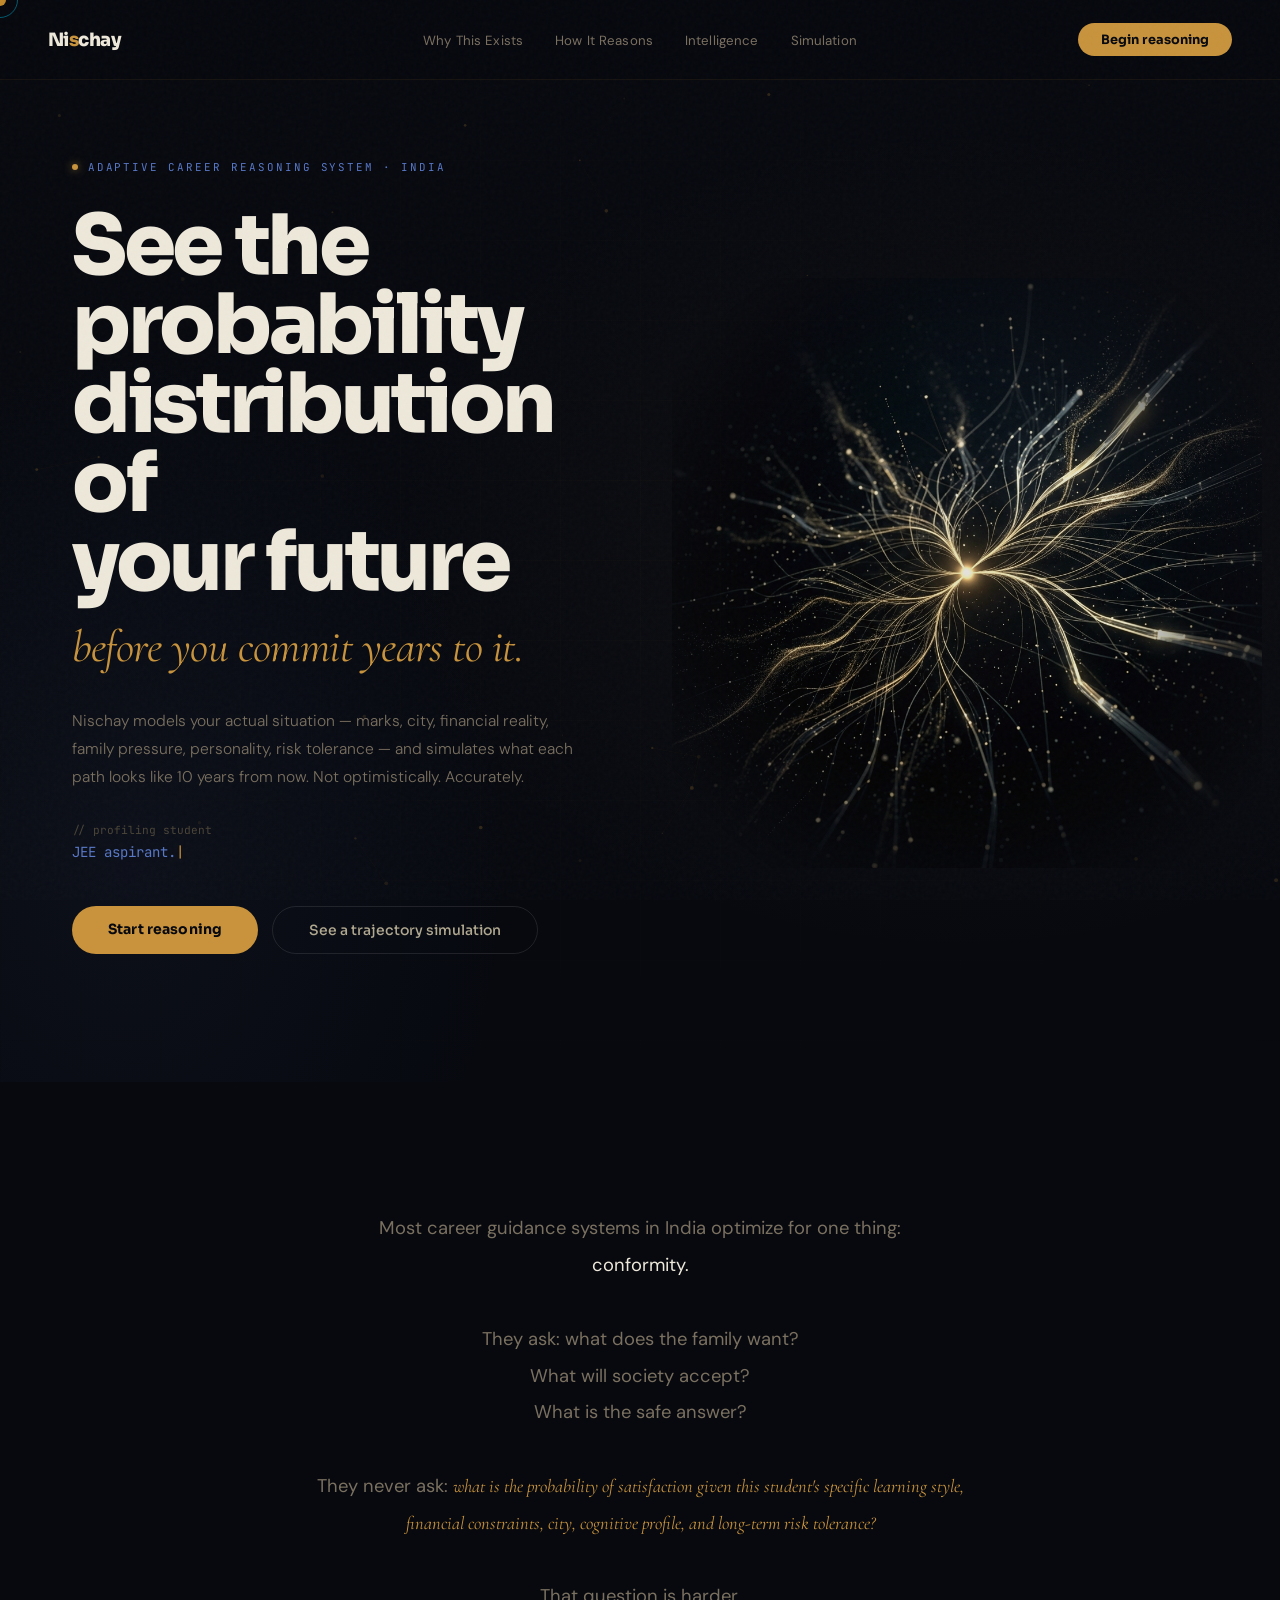
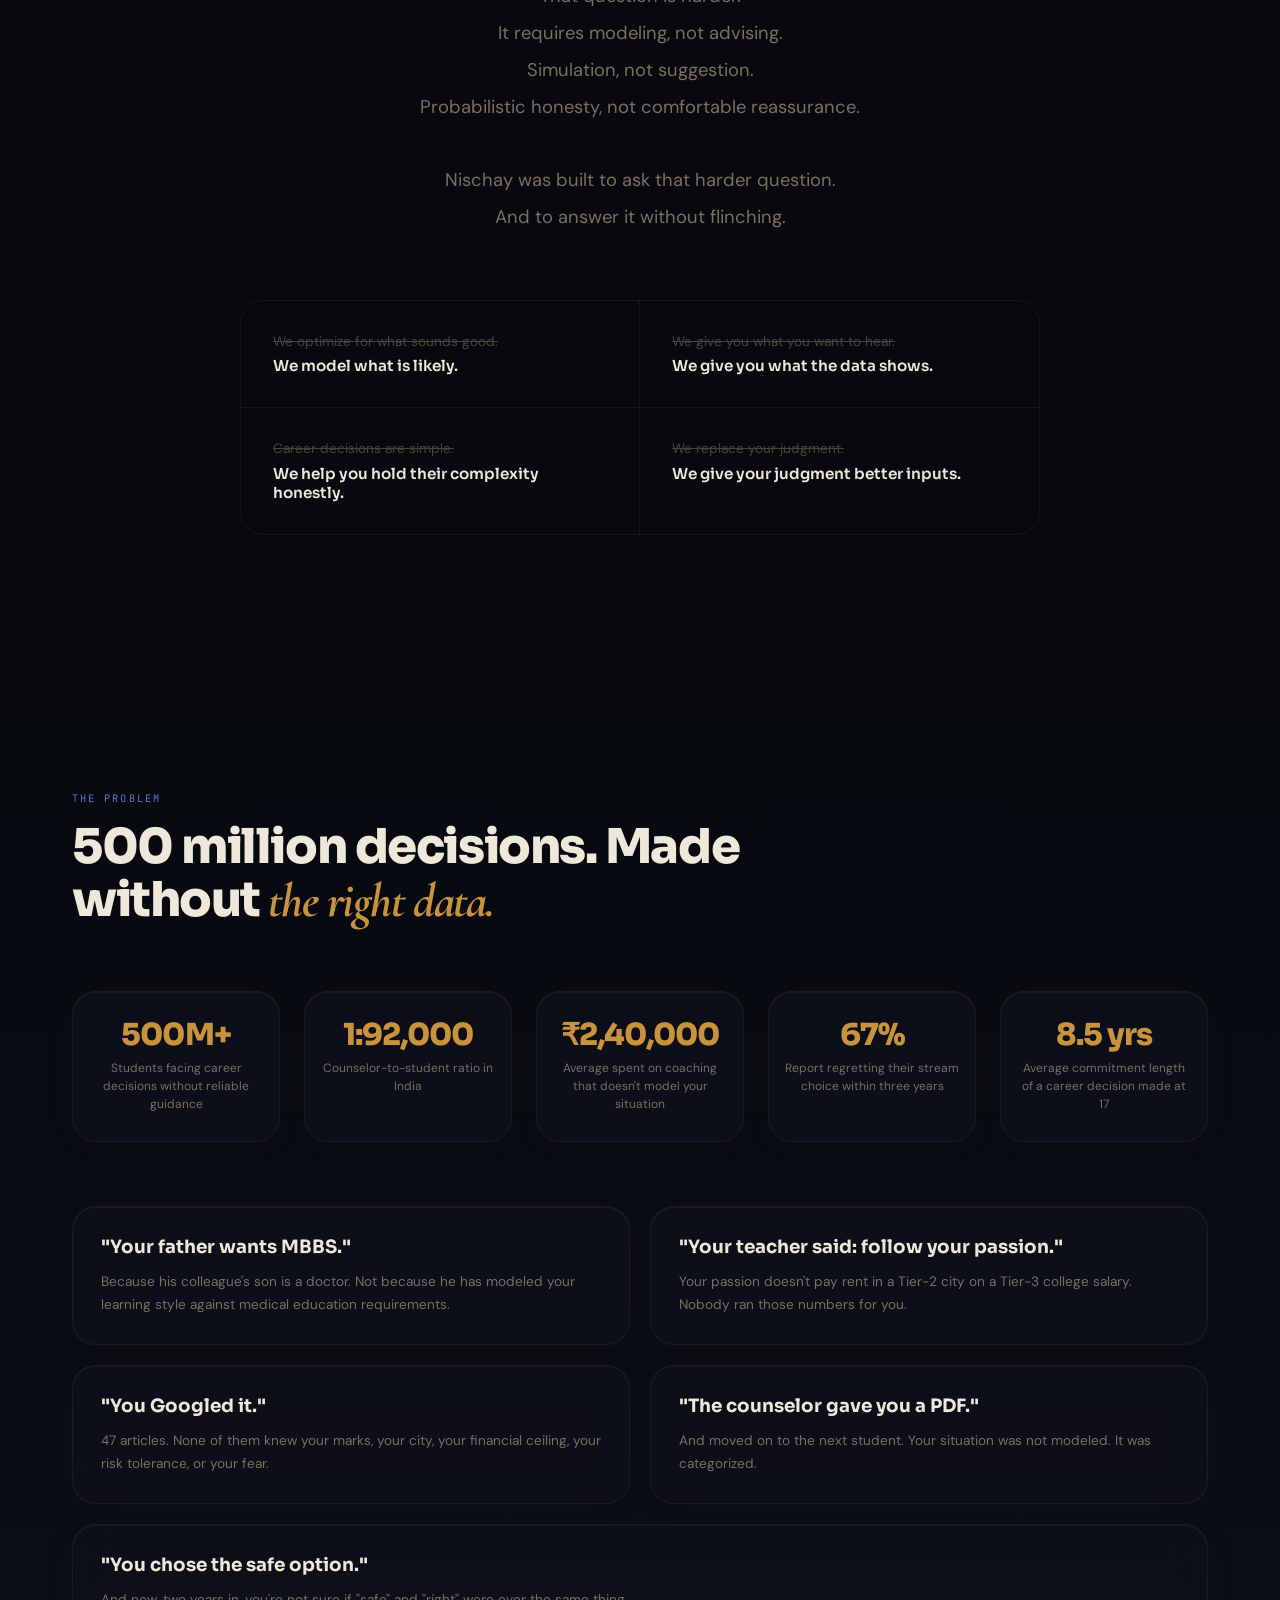
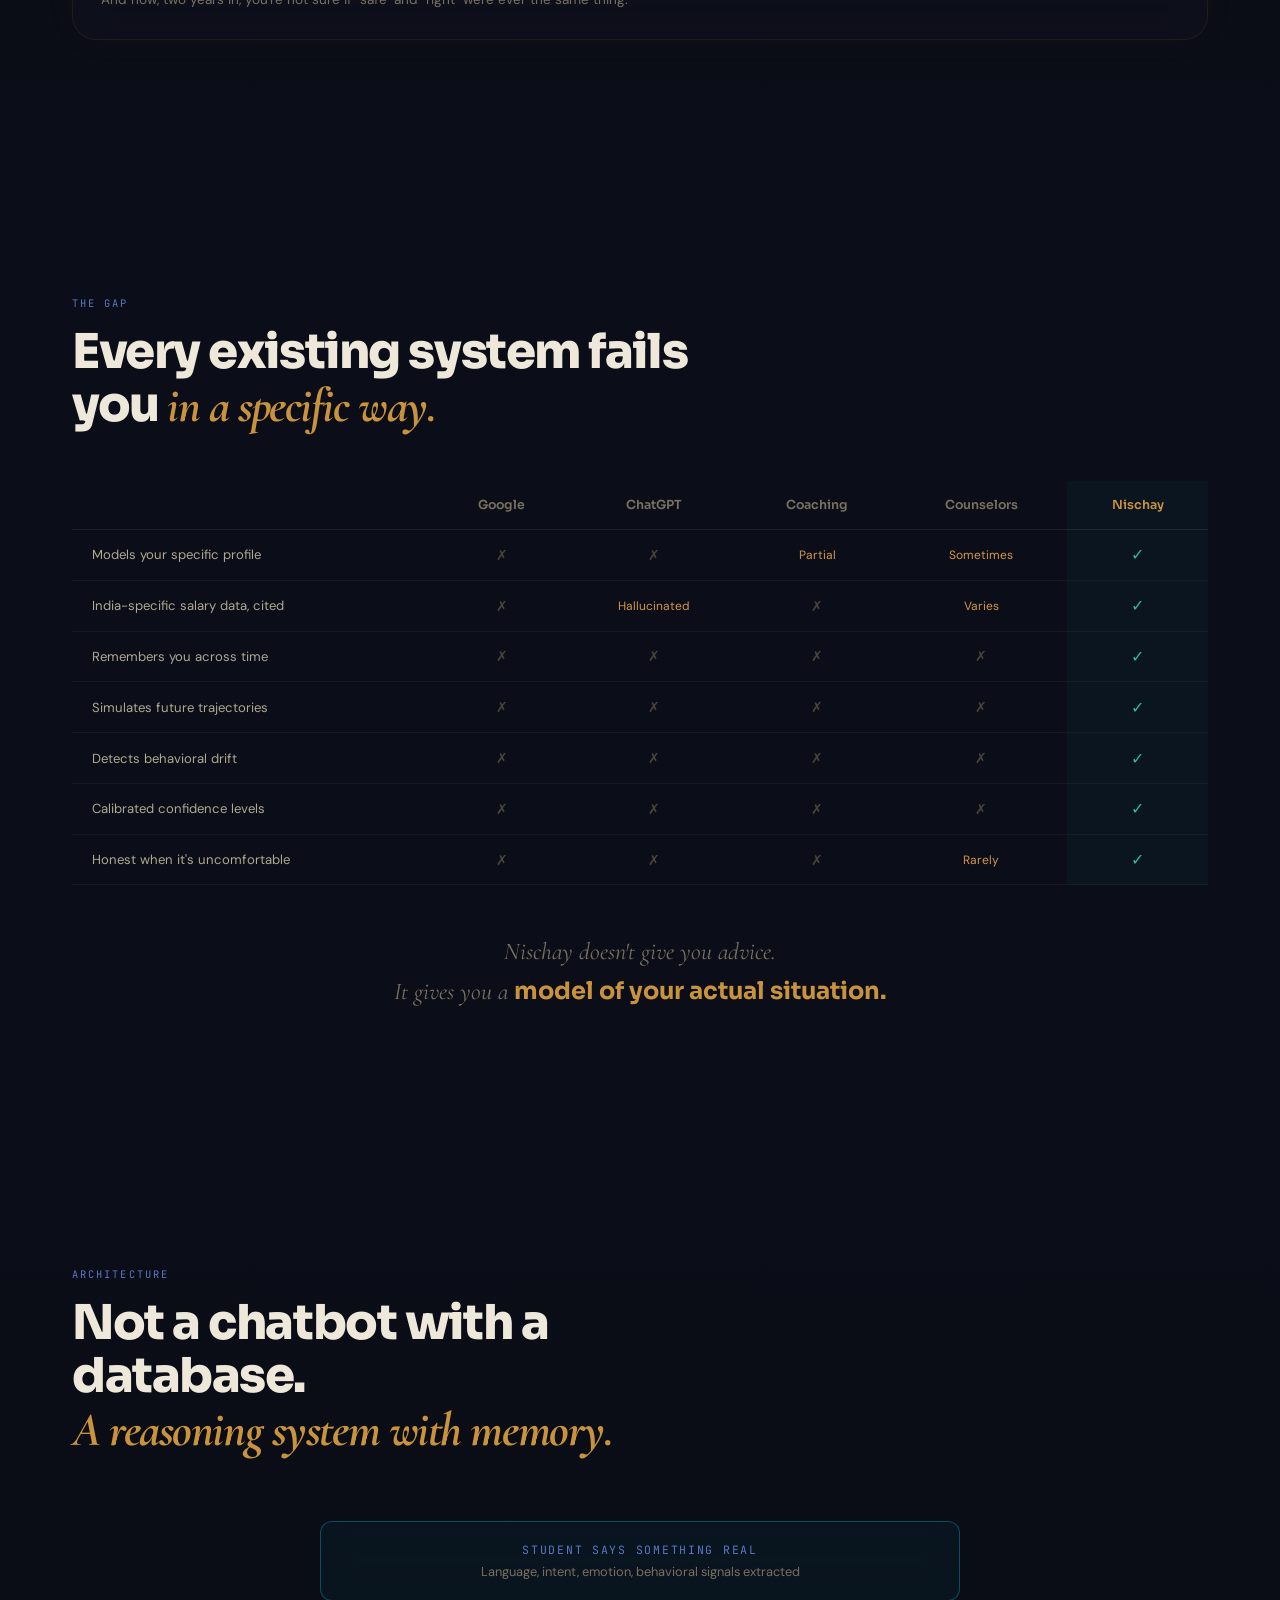
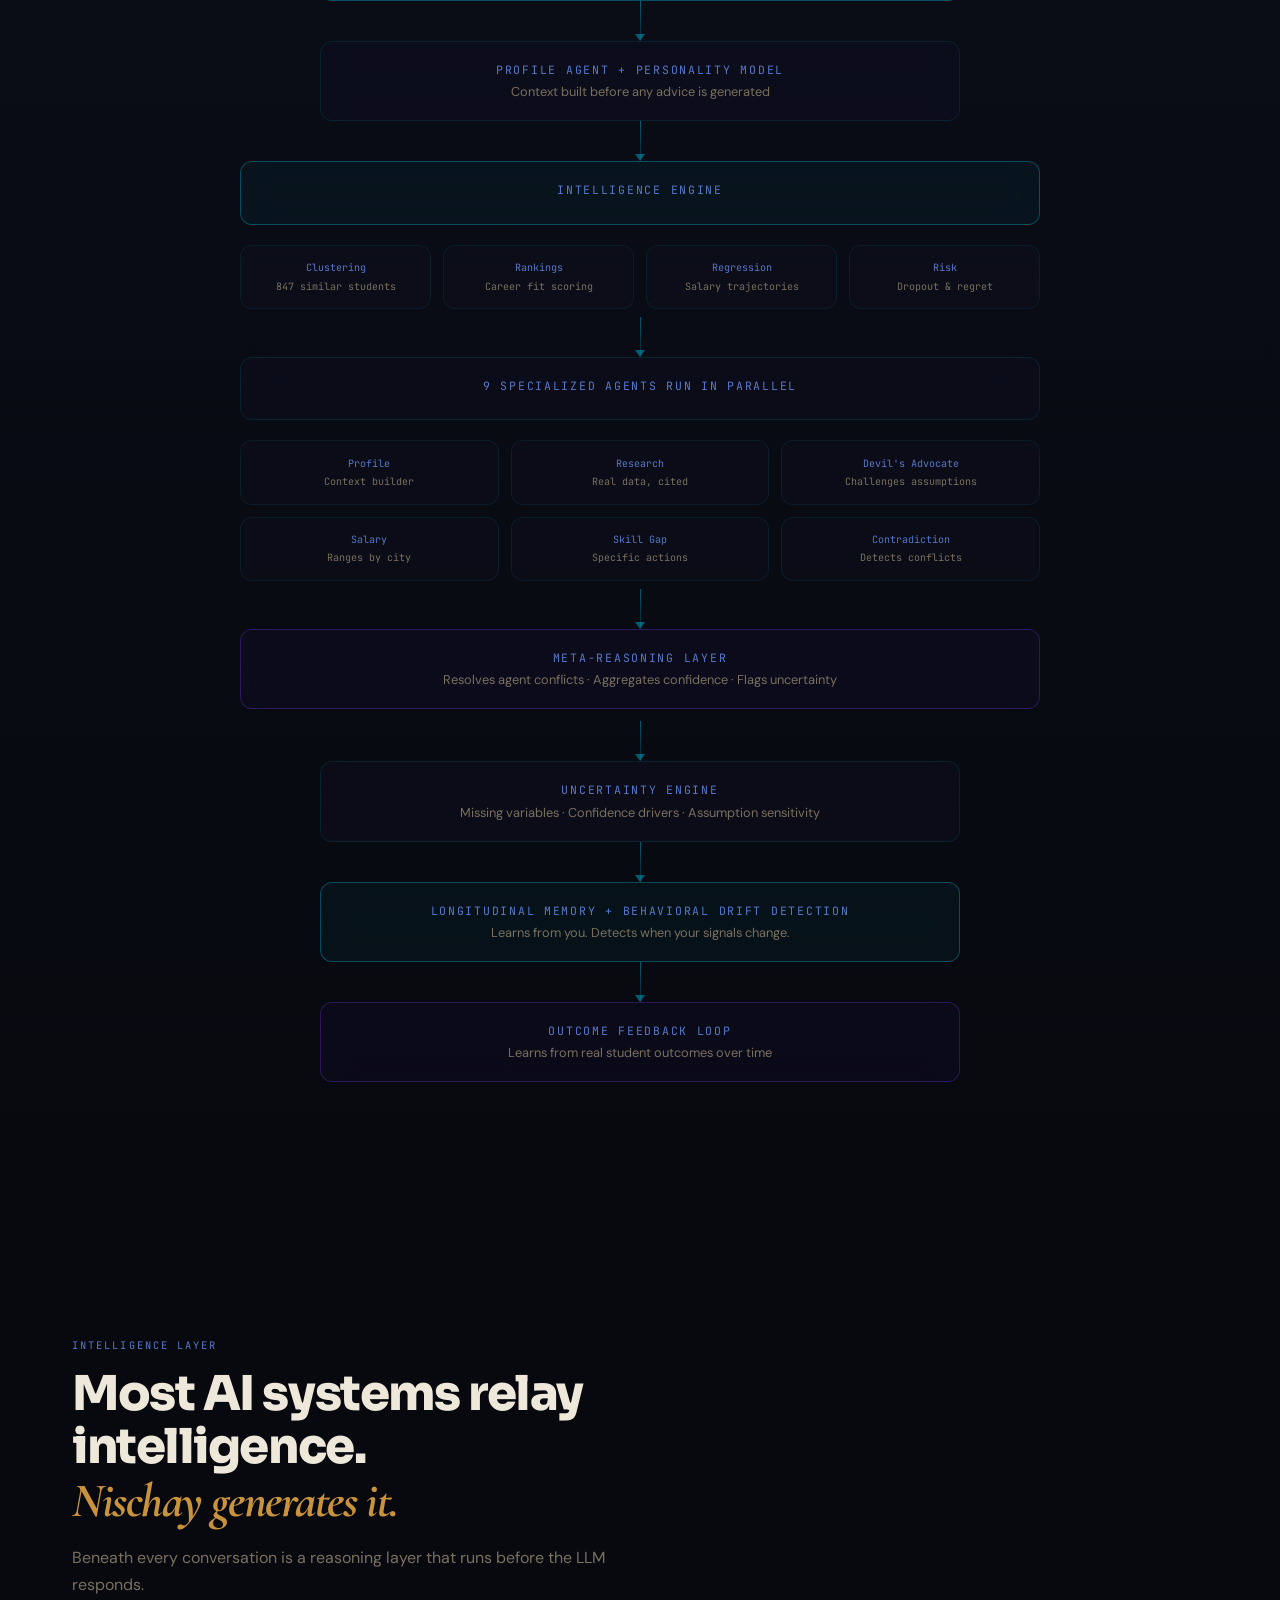
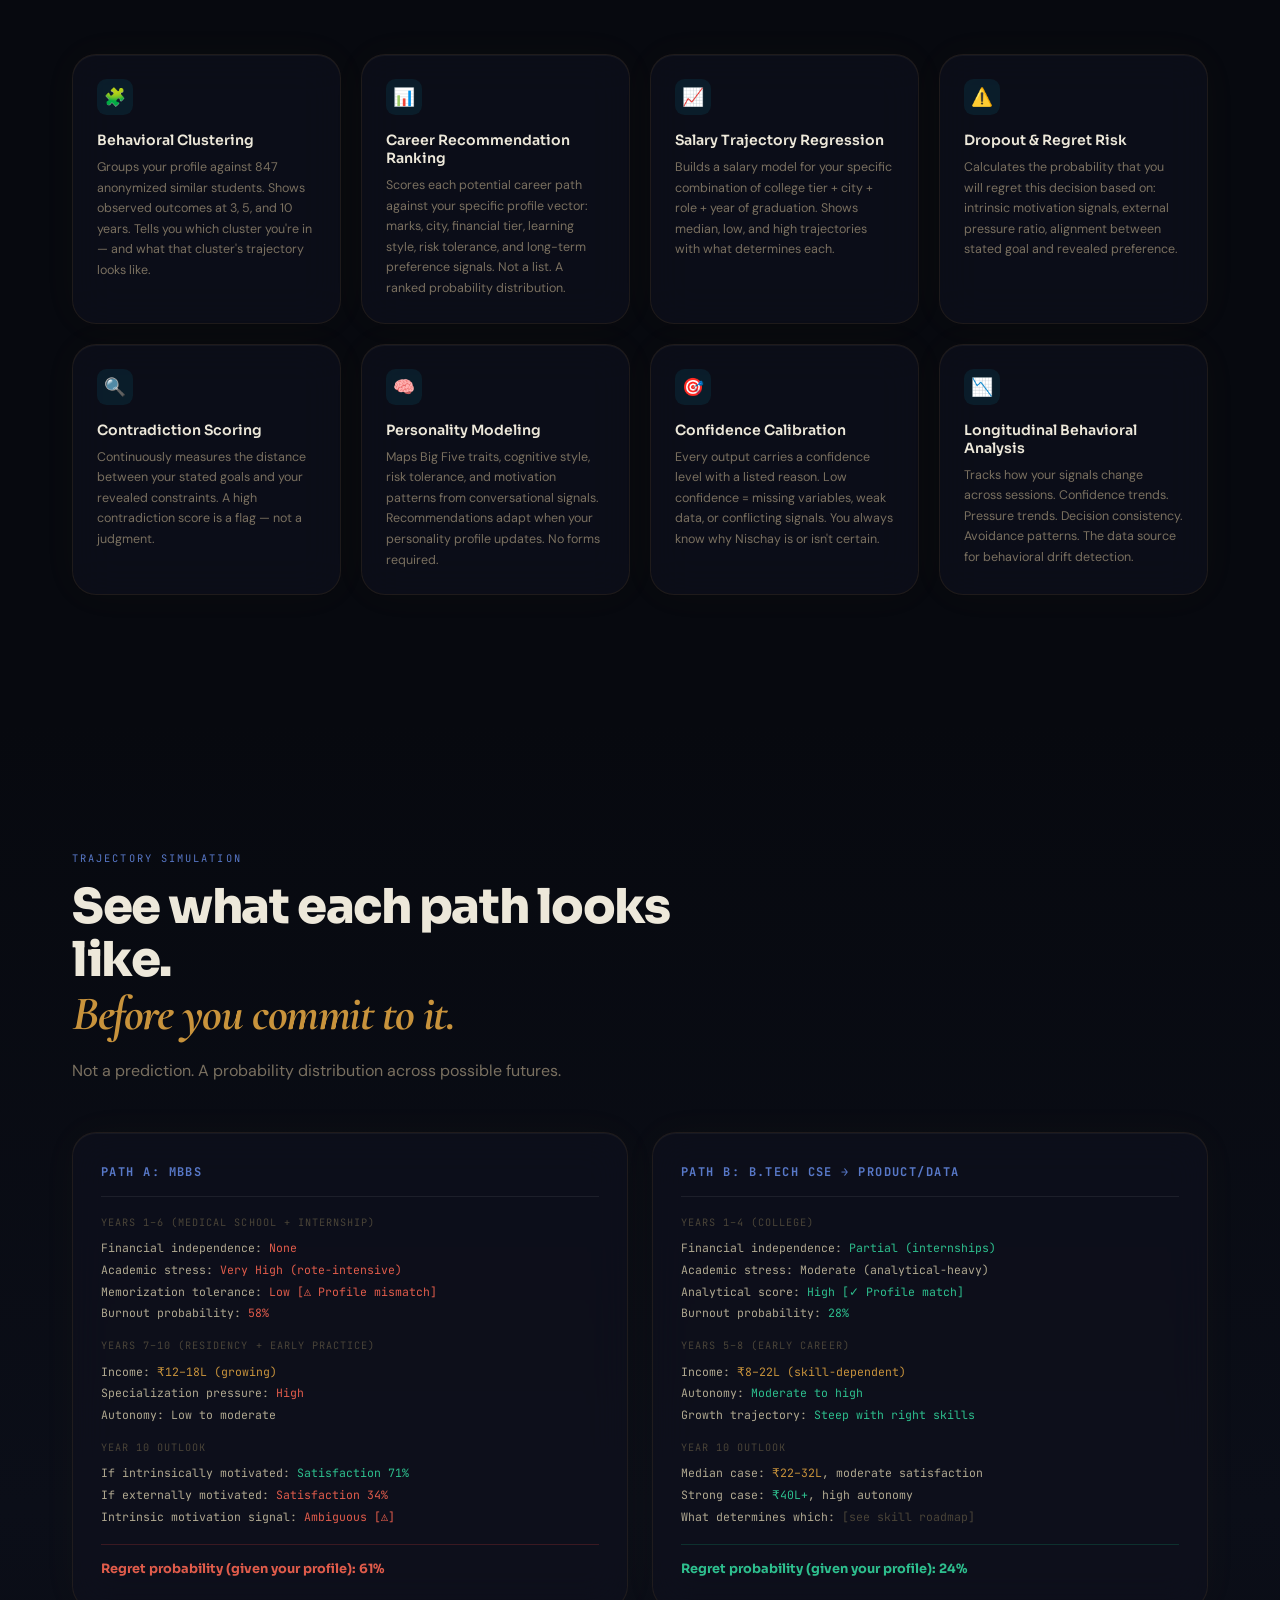
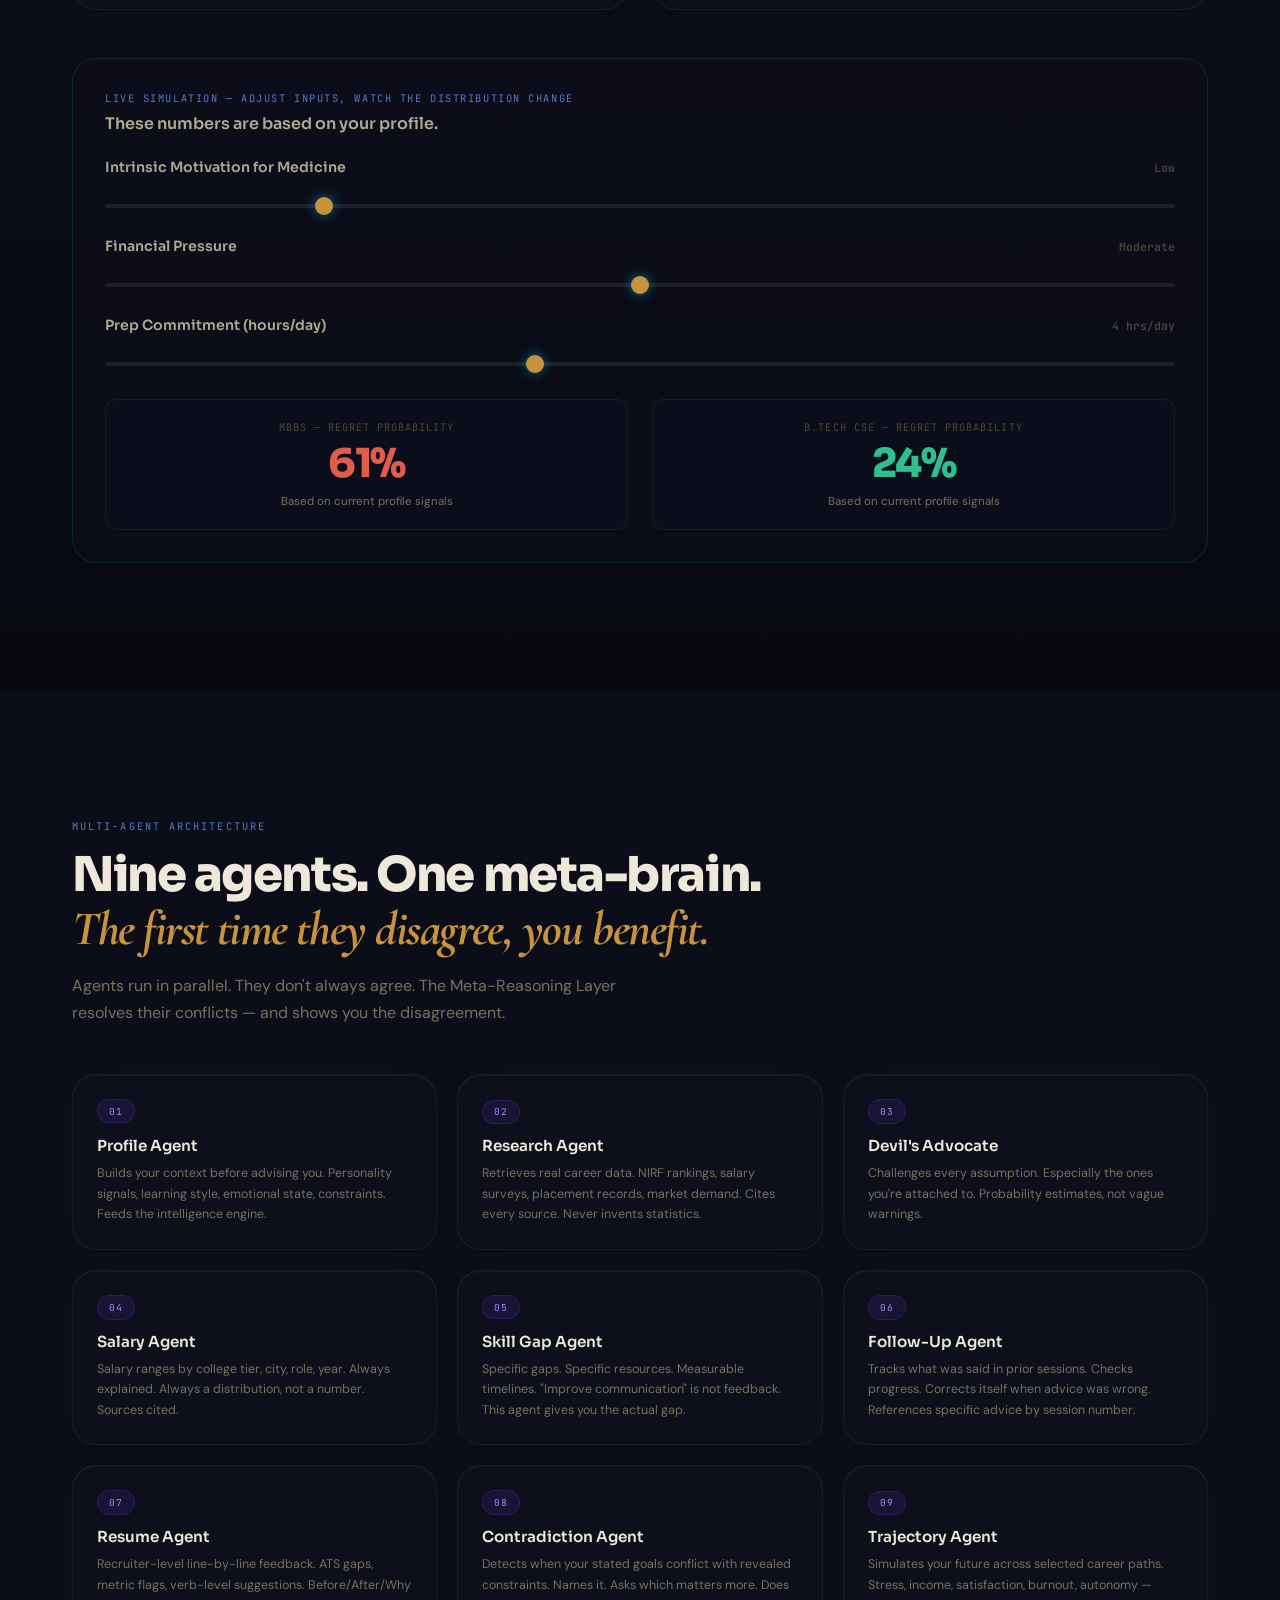
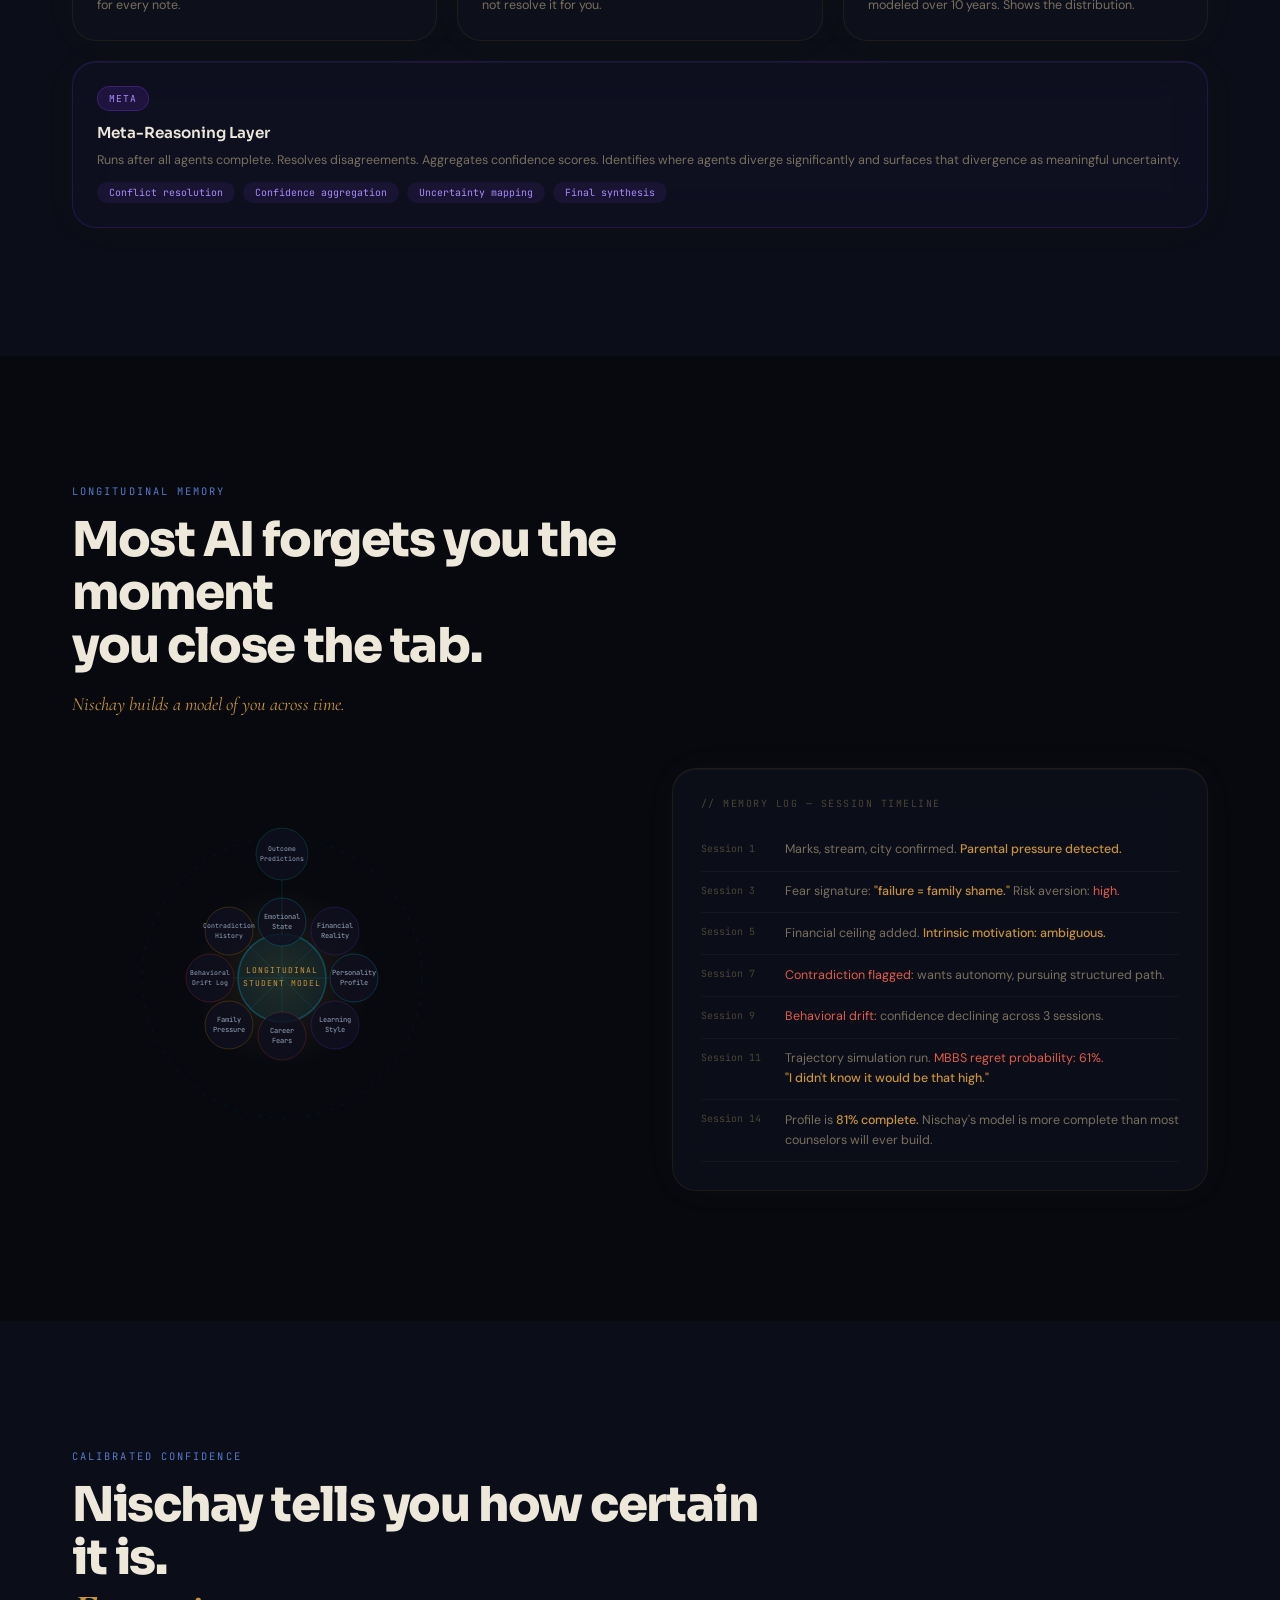
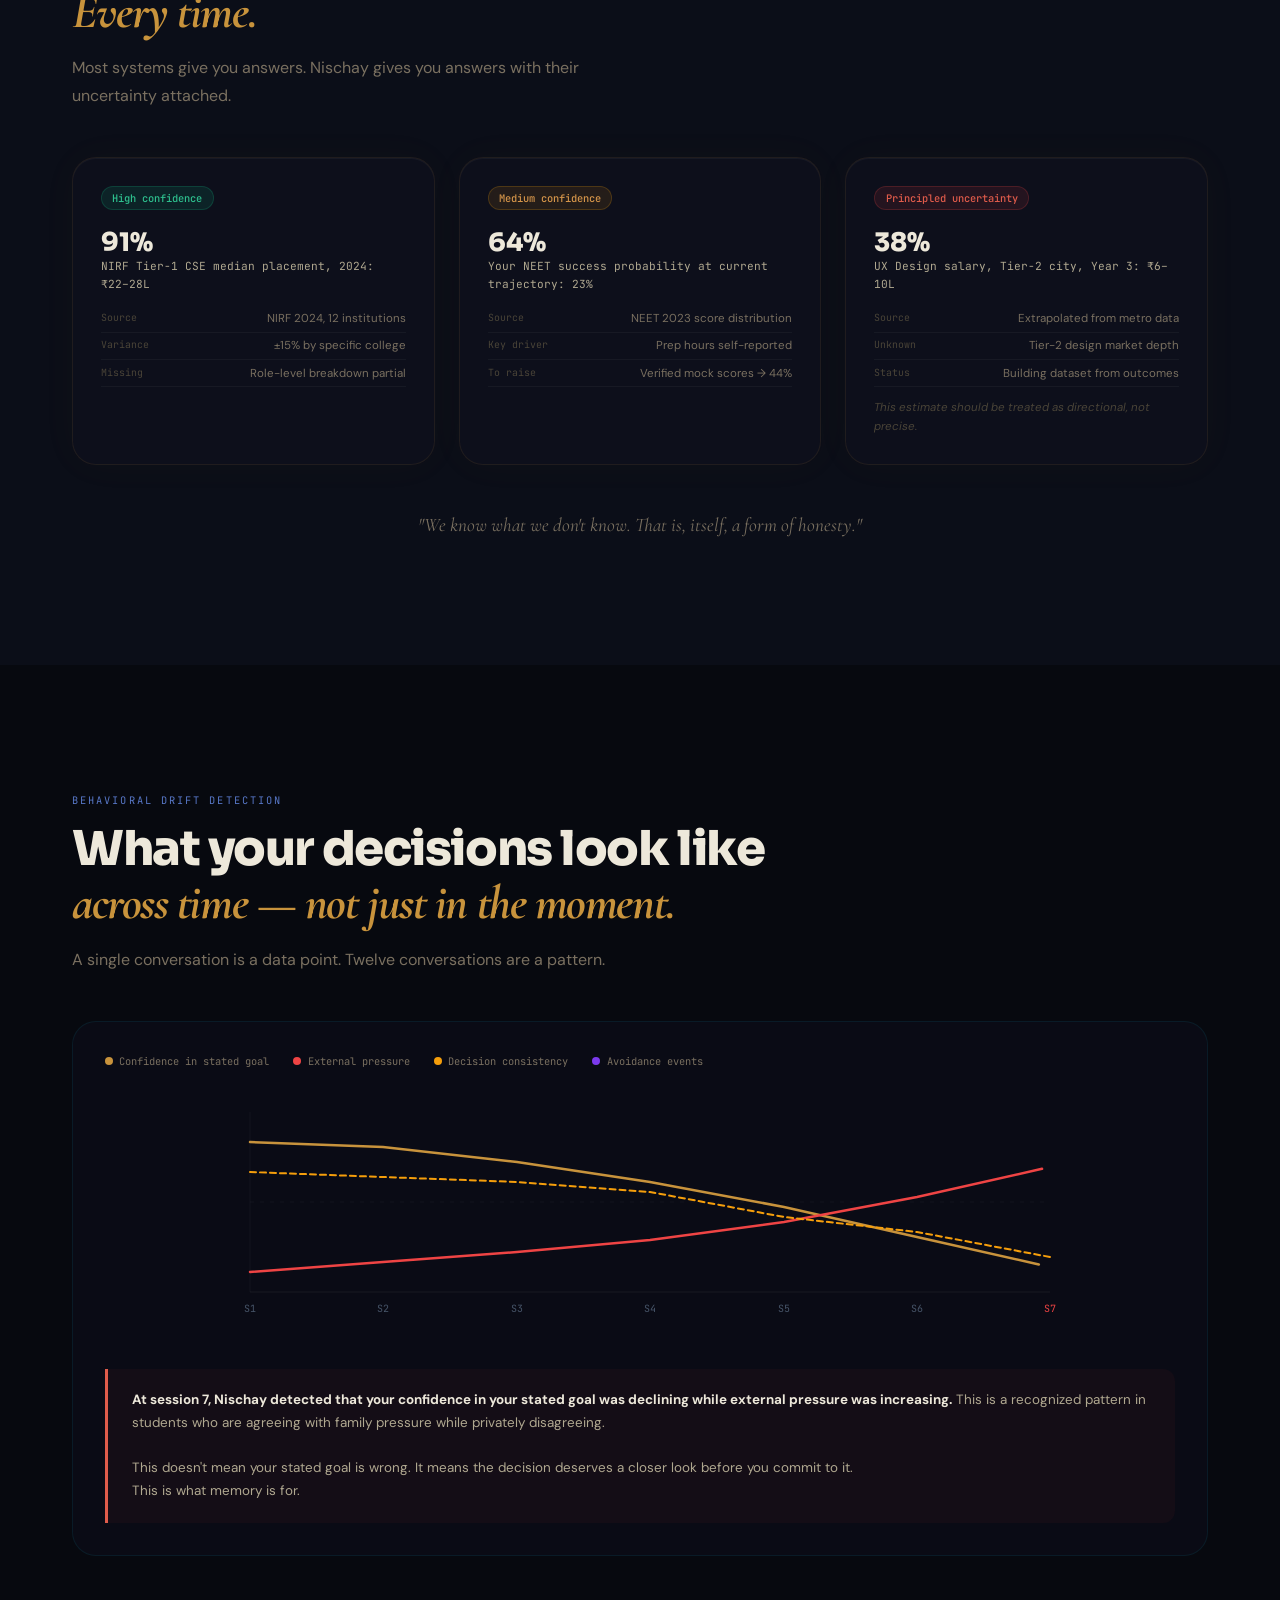
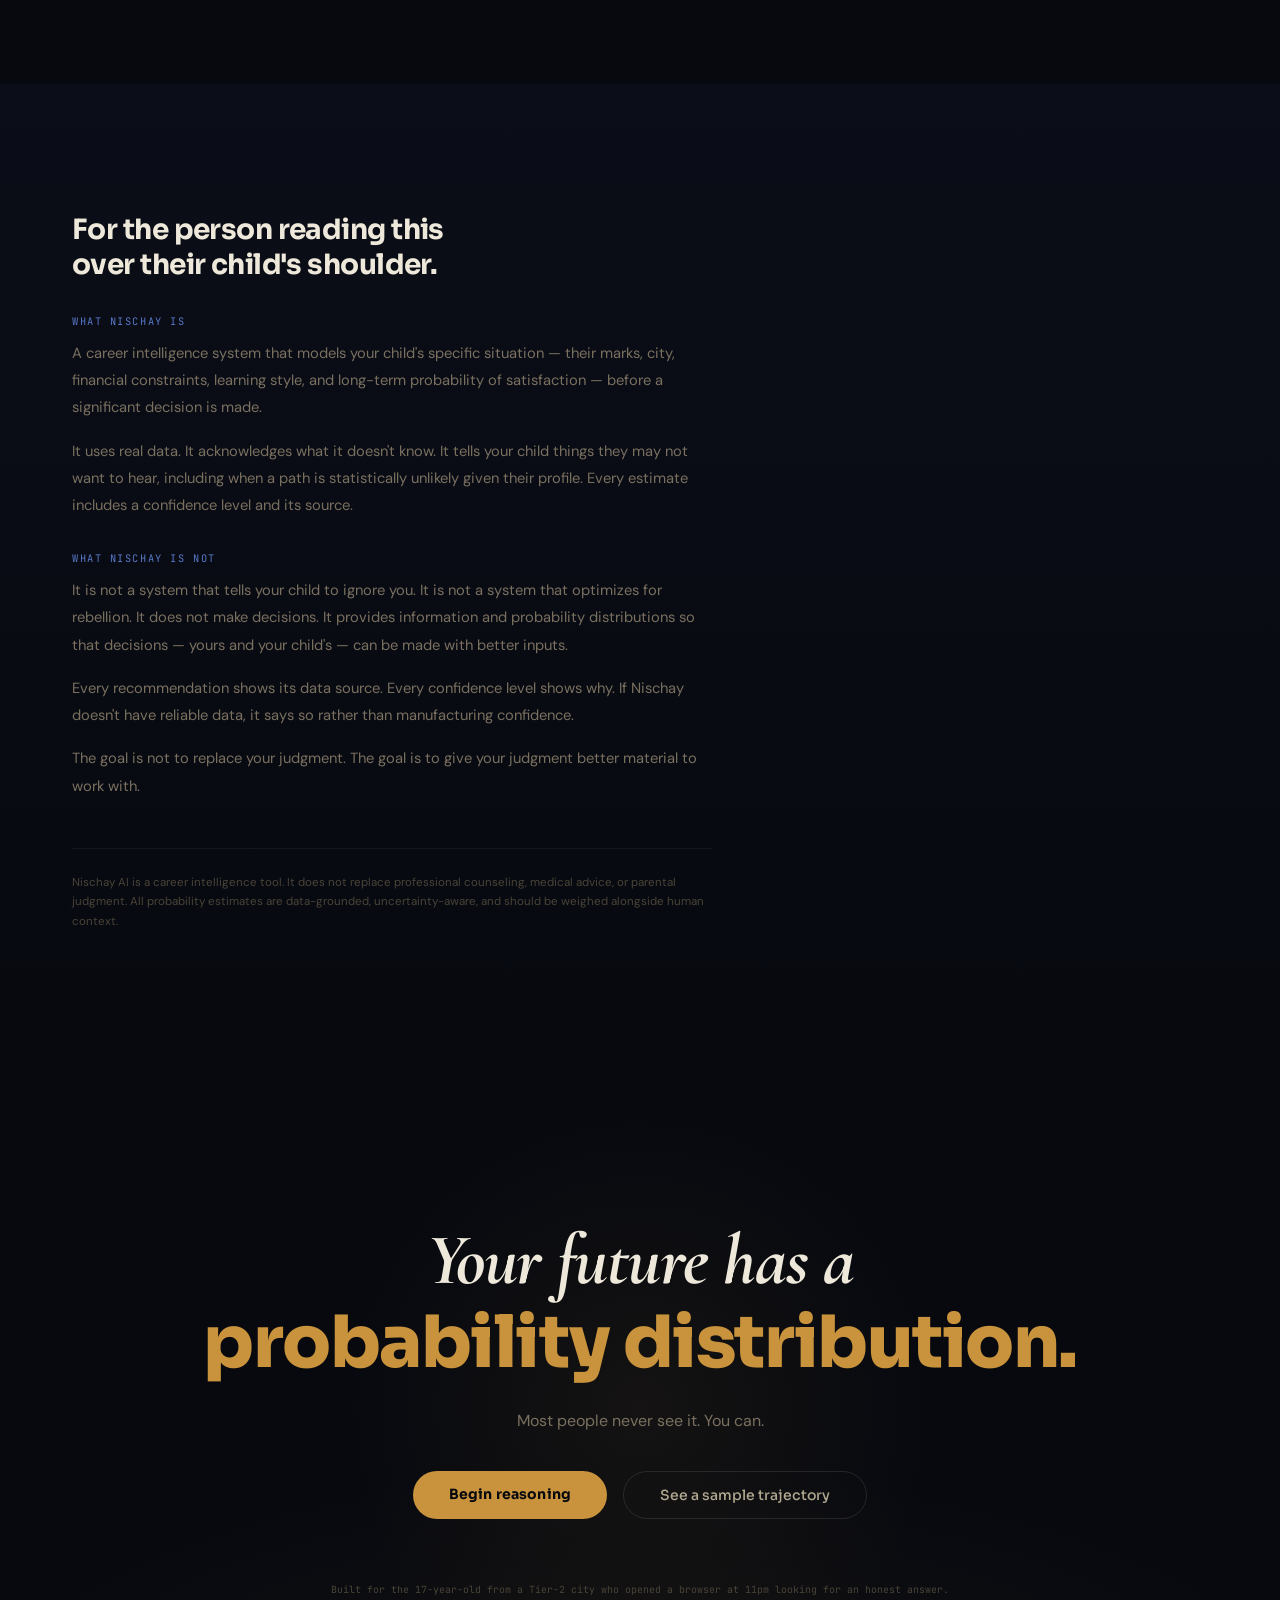
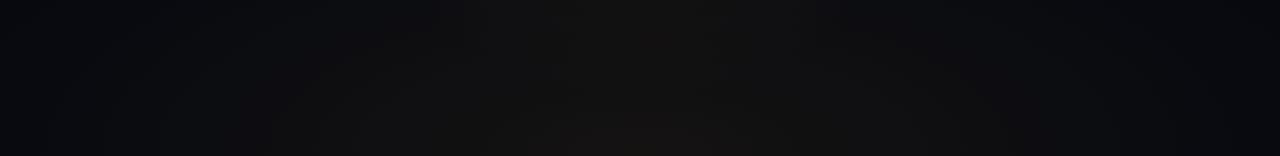
==== index.html @ 742d6308 "feat: synchronize landing page aesthetics, add dynamic dashboard matching, and fix coroutine resume " ====
<!DOCTYPE html>
<html lang="en">
<head>
<meta charset="UTF-8">
<meta name="viewport" content="width=device-width, initial-scale=1.0">
<title>Nischay — Adaptive Career Reasoning System</title>
<link rel="preconnect" href="https://fonts.googleapis.com">
<link rel="preconnect" href="https://fonts.gstatic.com" crossorigin>
<link href="https://fonts.googleapis.com/css2?family=Sora:wght@300;400;600;700;800;900&family=Cormorant+Garamond:ital,wght@0,400;0,600;1,400;1,600&family=JetBrains+Mono:wght@400;500&family=DM+Sans:ital,opsz,wght@0,9..40,300;0,9..40,400;0,9..40,500;1,9..40,300&display=swap" rel="stylesheet">
<style>
:root {
  /* ── Background Spectrum ── */
  --bg-void:       #07090F;
  --bg-panel:      #0B0E18;
  --bg-surface:    #0F1420;
  --bg-card:       #131928;

  /* ── Accent System ── warm amber-gold primary, muted periwinkle secondary */
  --accent-cyan:   #C8933C;      /* warm amber gold — primary accent */
  --accent-violet: #6B5DB0;      /* deep amethyst */
  --accent-teal:   #5878C8;      /* muted periwinkle */
  --accent-glow:   rgba(200, 147, 60, 0.12);
  --accent-danger: #E05C4B;
  --accent-success:#2EBF8E;
  --accent-warn:   #D4954A;

  /* ── Text Hierarchy ── warm cream, not cold white */
  --text-primary:  #EDE8DA;
  --text-secondary:#B0A890;
  --text-muted:    #7A7060;
  --text-dim:      #4A4438;

  /* ── Borders ── */
  --border-subtle: rgba(255, 255, 255, 0.05);
  --border-glow:   rgba(200, 147, 60, 0.18);

  /* ── Shape ── */
  --radius-card:   1.5rem;
  --radius-pill:   9999px;
  --radius-small:  0.75rem;

  /* ── Typography ── */
  --font-display:  'Sora', sans-serif;
  --font-drama:    'Cormorant Garamond', serif;
  --font-body:     'DM Sans', sans-serif;
  --font-mono:     'JetBrains Mono', monospace;
}

*, *::before, *::after { box-sizing: border-box; margin: 0; padding: 0; }

html { scroll-behavior: smooth; }

body {
  background: var(--bg-void);
  color: var(--text-primary);
  font-family: var(--font-body);
  overflow-x: hidden;
  cursor: none;
}

body::before {
  content: '';
  position: fixed;
  inset: 0;
  opacity: 0.025;
  pointer-events: none;
  z-index: 9999;
  background-image: url("data:image/svg+xml,%3Csvg viewBox='0 0 256 256' xmlns='http://www.w3.org/2000/svg'%3E%3Cfilter id='n'%3E%3CfeTurbulence type='fractalNoise' baseFrequency='0.9' numOctaves='4' stitchTiles='stitch'/%3E%3C/filter%3E%3Crect width='100%25' height='100%25' filter='url(%23n)'/%3E%3C/svg%3E");
}

/* CUSTOM CURSOR */
#cursor {
  position: fixed;
  width: 12px; height: 12px;
  background: var(--accent-cyan);
  border-radius: 50%;
  pointer-events: none;
  z-index: 99999;
  transform: translate(-50%, -50%);
  transition: transform 0.1s, width 0.2s, height 0.2s, background 0.2s;
  mix-blend-mode: difference;
}
#cursor-ring {
  position: fixed;
  width: 36px; height: 36px;
  border: 1px solid rgba(0,212,255,0.4);
  border-radius: 50%;
  pointer-events: none;
  z-index: 99998;
  transform: translate(-50%, -50%);
  transition: transform 0.12s ease, width 0.3s, height 0.3s, opacity 0.3s;
}
body:hover #cursor-ring { opacity: 1; }

/* GLASS */
.glass {
  background: rgba(15, 18, 30, 0.6);
  backdrop-filter: blur(20px);
  -webkit-backdrop-filter: blur(20px);
  border: 1px solid rgba(200, 147, 60, 0.1);
  border-radius: var(--radius-card);
  box-shadow: 0 0 40px rgba(200, 147, 60, 0.03), inset 0 1px 0 rgba(255, 255, 255, 0.04);
  transition: border-color 0.3s ease, box-shadow 0.3s ease, transform 0.4s cubic-bezier(0.34, 1.56, 0.64, 1);
}
.glass:hover {
  border-color: rgba(200, 147, 60, 0.22);
  box-shadow: 0 0 60px rgba(200, 147, 60, 0.07), 0 0 120px rgba(107, 93, 176, 0.04);
  transform: translateY(-3px) scale(1.01);
}

/* NAVBAR */
#navbar {
  position: fixed;
  top: 0;
  left: 0;
  right: 0;
  z-index: 1000;
  height: 80px;
  display: flex;
  align-items: center;
  justify-content: space-between;
  padding: 0 3rem;
  background: rgba(7, 9, 15, 0.0);
  backdrop-filter: blur(0px);
  -webkit-backdrop-filter: blur(0px);
  border-bottom: 1px solid transparent;
  transition: background 0.5s ease, backdrop-filter 0.5s ease, border-color 0.5s ease;
}
#navbar.scrolled {
  background: rgba(7, 9, 15, 0.88);
  backdrop-filter: blur(24px);
  -webkit-backdrop-filter: blur(24px);
  border-color: rgba(200, 147, 60, 0.08);
}
.nav-logo {
  font-family: var(--font-display);
  font-weight: 800;
  font-size: 1.15rem;
  color: var(--text-primary);
  letter-spacing: -0.03em;
}
.nav-logo span {
  color: var(--accent-cyan);
}
.nav-links {
  display: flex;
  gap: 2rem;
  list-style: none;
  position: absolute;
  left: 50%;
  transform: translateX(-50%);
}
.nav-links a {
  font-family: var(--font-body);
  font-size: 0.83rem;
  color: var(--text-muted);
  text-decoration: none;
  transition: color 0.2s;
  letter-spacing: 0.01em;
  font-weight: 400;
}
.nav-links a:hover { color: var(--text-primary); }
.nav-cta {
  padding: 0.55rem 1.4rem;
  background: var(--accent-cyan);
  color: var(--bg-void);
  font-family: var(--font-display);
  font-weight: 700;
  font-size: 0.8rem;
  border-radius: var(--radius-pill);
  text-decoration: none;
  letter-spacing: 0.01em;
  transition: box-shadow 0.3s, transform 0.2s, opacity 0.2s;
}
.nav-cta:hover {
  box-shadow: 0 0 28px rgba(200, 147, 60, 0.5);
  transform: scale(1.03);
}

/* ── SECTION SHARED ── */
section { position: relative; }
.section-inner { max-width: 1200px; margin: 0 auto; padding: 0 2rem; }

/* ─────────────────────────── HERO ─────────────────────────── */
#hero {
  min-height: 100dvh;
  display: flex;
  align-items: center;
  padding-top: 160px;          /* 80px navbar + 80px breathing room */
  padding-bottom: 8rem;
  overflow: hidden;
  position: relative;
  background:
    radial-gradient(ellipse 70% 60% at 75% 50%, rgba(200,147,60,0.04) 0%, transparent 65%),
    radial-gradient(ellipse 50% 80% at 10% 80%, rgba(91,120,200,0.06) 0%, transparent 60%),
    var(--bg-void);
}
#hero::after {
  content: '';
  position: absolute;
  inset: 0;
  background-image:
    linear-gradient(rgba(200,147,60,0.025) 1px, transparent 1px),
    linear-gradient(90deg, rgba(200,147,60,0.025) 1px, transparent 1px);
  background-size: 80px 80px;
  mask-image: radial-gradient(ellipse 80% 80% at 50% 50%, black 0%, transparent 100%);
  pointer-events: none;
  z-index: 1;
}
#particles-canvas {
  position: absolute;
  inset: 0;
  z-index: 0;
}

/* ── HERO GRID — 12 cols, text left, cards right ── */
.hero-wrapper {
  position: relative;
  z-index: 2;
  display: grid;
  grid-template-columns: 1fr 1fr;
  align-items: center;
  gap: 4rem;
  width: 100%;
}

/* ── LEFT COLUMN ── */
.hero-left {
  display: flex;
  flex-direction: column;
  align-items: flex-start;
}

/* Eyebrow tag */
.hero-eyebrow {
  display: flex;
  align-items: center;
  gap: 0.6rem;
  margin-bottom: 2rem;
  opacity: 0;
  transform: translateY(12px);
  animation: fadeUp 0.7s 0.1s forwards;
}
.hero-eyebrow-dot {
  width: 6px;
  height: 6px;
  border-radius: 50%;
  background: var(--accent-cyan);
  box-shadow: 0 0 8px rgba(200, 147, 60, 0.7);
  flex-shrink: 0;
}
.hero-tag {
  font-family: var(--font-mono);
  font-size: 0.68rem;
  color: var(--accent-teal);
  text-transform: uppercase;
  letter-spacing: 0.18em;
}

/* Main heading */
.hero-h1 {
  font-family: var(--font-display);
  font-weight: 900;
  font-size: clamp(3rem, 6.5vw, 5.25rem);
  line-height: 0.95;
  letter-spacing: -0.04em;
  color: var(--text-primary);
  max-width: 680px;
  opacity: 0;
  transform: translateY(16px);
  animation: fadeUp 0.8s 0.25s forwards;
}

/* Accent script line — separate from h1 */
.hero-script {
  font-family: var(--font-drama);
  font-style: italic;
  font-weight: 400;
  font-size: clamp(1.8rem, 3.5vw, 2.8rem);
  color: var(--accent-cyan);
  line-height: 1.2;
  margin-top: 1.25rem;
  letter-spacing: -0.01em;
  opacity: 0;
  transform: translateY(16px);
  animation: fadeUp 0.8s 0.4s forwards;
}

/* Paragraph */
.hero-sub {
  margin-top: 2rem;
  font-family: var(--font-body);
  font-size: 0.975rem;
  color: var(--text-muted);
  line-height: 1.8;
  max-width: 520px;
  font-weight: 300;
  opacity: 0;
  transform: translateY(16px);
  animation: fadeUp 0.7s 0.55s forwards;
}

/* Buttons */
.hero-actions {
  margin-top: 2.75rem;
  display: flex;
  gap: 0.85rem;
  flex-wrap: wrap;
  opacity: 0;
  transform: translateY(16px);
  animation: fadeUp 0.7s 0.7s forwards;
}
.btn-primary {
  padding: 0.875rem 2.25rem;
  background: var(--accent-cyan);
  color: var(--bg-void);
  font-family: var(--font-display);
  font-weight: 700;
  font-size: 0.875rem;
  border-radius: var(--radius-pill);
  text-decoration: none;
  border: none;
  cursor: none;
  letter-spacing: 0.01em;
  transition: box-shadow 0.3s, transform 0.2s;
  display: inline-block;
}
.btn-primary:hover {
  box-shadow: 0 0 40px rgba(200, 147, 60, 0.55);
  transform: scale(1.03);
}
.btn-secondary {
  padding: 0.875rem 2.25rem;
  background: transparent;
  color: var(--text-secondary);
  font-family: var(--font-display);
  font-weight: 500;
  font-size: 0.875rem;
  border-radius: var(--radius-pill);
  text-decoration: none;
  border: 1px solid rgba(255,255,255,0.1);
  cursor: none;
  transition: border-color 0.3s, color 0.3s;
  display: inline-block;
}
.btn-secondary:hover { border-color: var(--accent-cyan); color: var(--accent-cyan); }

/* TYPEWRITER */
.typewriter-wrap {
  margin-top: 2rem;
  opacity: 0;
  animation: fadeUp 0.7s 0.85s forwards;
}
.typewriter-label {
  font-family: var(--font-mono);
  font-size: 0.7rem;
  color: var(--text-dim);
  margin-bottom: 0.35rem;
}
#typewriter {
  font-family: var(--font-mono);
  font-size: 0.875rem;
  color: var(--accent-teal);
  min-height: 1.4em;
}
#typewriter::after {
  content: '|';
  animation: blink 1s infinite;
  color: var(--accent-cyan);
}
@keyframes blink { 0%,100%{opacity:1} 50%{opacity:0} }

/* ── RIGHT COLUMN — Cards ── */
.hero-right {
  display: flex;
  flex-direction: column;
  gap: 1rem;
  padding-top: 2rem;
  opacity: 0;
  animation: slideInRight 0.9s 0.8s forwards;
}
@keyframes slideInRight {
  from { opacity: 0; transform: translateX(32px); }
  to   { opacity: 1; transform: translateX(0); }
}

.hero-viz-container {
  position: relative;
  width: 110%;
  aspect-ratio: 1;
  display: flex;
  align-items: center;
  justify-content: center;
  perspective: 1000px;
}
.hero-viz-img {
  width: 100%;
  height: auto;
  border-radius: var(--radius-card);
  mask-image: radial-gradient(circle at center, black 40%, transparent 85%);
  -webkit-mask-image: radial-gradient(circle at center, black 40%, transparent 85%);
  animation: floatViz 12s ease-in-out infinite;
  filter: contrast(1.1) brightness(0.9);
}
.hero-viz-glow {
  position: absolute;
  inset: 0;
  background: radial-gradient(circle at center, var(--accent-cyan) 0%, transparent 60%);
  opacity: 0.08;
  filter: blur(80px);
  pointer-events: none;
}
@keyframes floatViz {
  0%, 100% { transform: translateY(0) rotate(0deg); }
  33% { transform: translateY(-15px) rotate(1deg); }
  66% { transform: translateY(10px) rotate(-1deg); }
}

/* Hero cards — no more absolute positioning */
.hero-card {
  padding: 1.25rem 1.4rem;
  font-family: var(--font-mono);
  font-size: 0.67rem;
  line-height: 1.8;
  color: var(--text-secondary);
  transition: transform 0.3s ease;
}
.hero-card:hover { transform: translateY(-3px); }
.card-title {
  font-size: 0.58rem;
  color: var(--accent-teal);
  text-transform: uppercase;
  letter-spacing: 0.15em;
  margin-bottom: 0.65rem;
  padding-bottom: 0.45rem;
  border-bottom: 1px solid rgba(200,147,60,0.1);
}
.card-warn { color: var(--accent-danger); }
.card-ok   { color: var(--accent-success); }
.card-mute { color: var(--text-dim); }
.card-q    { color: var(--accent-cyan); font-style: italic; margin-top: 0.6rem; }
.float-anim { animation: floatY 7s ease-in-out infinite; }
.float-anim:nth-child(2) { animation-delay: -2.3s; }
.float-anim:nth-child(3) { animation-delay: -4.6s; }

@keyframes floatY   { 0%,100%{transform:translateY(0)} 50%{transform:translateY(-6px)} }
@keyframes fadeUp   { to { opacity:1; transform:translateY(0) } }
@keyframes slideLeft { to { opacity:1; transform:translateX(0) } }

/* ─────────────── SECTION 2 — MANIFESTO ─────────────── */
#manifesto {
  padding: 8rem 0;
  background: var(--bg-void);
}
.manifesto-text {
  max-width: 680px;
  margin: 0 auto;
  text-align: center;
  font-size: 1.15rem;
  line-height: 2;
  color: var(--text-muted);
}
.manifesto-text strong {
  color: var(--text-primary);
  font-weight: 400;
}
.manifesto-text em {
  font-family: var(--font-drama);
  font-style: italic;
  color: var(--accent-cyan);
}
.manifesto-statements {
  margin-top: 4rem;
  display: grid;
  grid-template-columns: 1fr 1fr;
  gap: 0;
  max-width: 800px;
  margin-left: auto;
  margin-right: auto;
  border: 1px solid var(--border-subtle);
  border-radius: var(--radius-card);
  overflow: hidden;
}
.manifesto-stmt {
  padding: 2rem;
  border-right: 1px solid var(--border-subtle);
  border-bottom: 1px solid var(--border-subtle);
}
.manifesto-stmt:nth-child(even) { border-right: none; }
.manifesto-stmt:nth-child(3),
.manifesto-stmt:nth-child(4) { border-bottom: none; }
.stmt-reject {
  font-family: var(--font-body);
  font-size: 0.85rem;
  color: var(--text-dim);
  text-decoration: line-through;
  margin-bottom: 0.4rem;
}
.stmt-real {
  font-family: var(--font-display);
  font-size: 0.95rem;
  font-weight: 600;
  color: var(--text-primary);
}

/* ─────────────── SECTION 3 — PROBLEM ─────────────── */
#problem {
  padding: 8rem 0;
  background: linear-gradient(180deg, var(--bg-void) 0%, var(--bg-panel) 100%);
}
.section-label {
  font-family: var(--font-mono);
  font-size: 0.65rem;
  color: var(--accent-teal);
  text-transform: uppercase;
  letter-spacing: 0.2em;
  margin-bottom: 1rem;
}
.section-h2 {
  font-family: var(--font-display);
  font-weight: 800;
  font-size: clamp(2rem, 4vw, 3rem);
  letter-spacing: -0.03em;
  line-height: 1.1;
  max-width: 700px;
}
.section-h2 em {
  font-family: var(--font-drama);
  font-style: italic;
  color: var(--accent-cyan);
}

.stats-grid {
  display: grid;
  grid-template-columns: repeat(5, 1fr);
  gap: 1.5rem;
  margin: 4rem 0;
}
.stat-card {
  text-align: center;
  padding: 1.75rem 1rem;
}
.stat-number {
  font-family: var(--font-display);
  font-weight: 800;
  font-size: 1.9rem;
  color: var(--accent-cyan);
  letter-spacing: -0.03em;
  line-height: 1;
  margin-bottom: 0.5rem;
}
.stat-label {
  font-size: 0.75rem;
  color: var(--text-muted);
  line-height: 1.5;
}

.problem-cards {
  display: grid;
  grid-template-columns: 1fr 1fr;
  gap: 1.25rem;
  margin-top: 3rem;
}
.problem-card {
  padding: 1.75rem;
}
.problem-card-quote {
  font-family: var(--font-display);
  font-weight: 700;
  font-size: 1.15rem;
  color: var(--text-primary);
  margin-bottom: 0.75rem;
}
.problem-card-sub {
  font-size: 0.85rem;
  color: var(--text-muted);
  line-height: 1.7;
}

/* ─────────────── SECTION 4 — COMPARISON ─────────────── */
#comparison {
  padding: 8rem 0;
  background: var(--bg-panel);
}
.comparison-table {
  width: 100%;
  border-collapse: collapse;
  margin-top: 3rem;
  font-size: 0.85rem;
}
.comparison-table th {
  font-family: var(--font-display);
  font-weight: 600;
  font-size: 0.78rem;
  padding: 1rem 1.25rem;
  border-bottom: 1px solid rgba(255,255,255,0.08);
  text-align: center;
  color: var(--text-muted);
}
.comparison-table th:first-child { text-align: left; color: var(--text-dim); }
.comparison-table th.nischay-col { color: var(--accent-cyan); }
.comparison-table td {
  padding: 0.9rem 1.25rem;
  border-bottom: 1px solid rgba(255,255,255,0.04);
  text-align: center;
  color: var(--text-muted);
  font-size: 0.82rem;
}
.comparison-table td:first-child { text-align: left; color: var(--text-secondary); }
.comparison-table tr:hover td { background: rgba(255,255,255,0.015); }
.check { color: var(--accent-success); font-size: 1rem; }
.cross { color: var(--text-dim); font-size: 0.9rem; }
.partial { color: var(--accent-warn); font-size: 0.75rem; }
.nischay-col { background: rgba(0,212,255,0.03); }
.comparison-closer {
  margin-top: 3rem;
  text-align: center;
}
.word-reveal {
  font-family: var(--font-drama);
  font-style: italic;
  font-size: 1.5rem;
  color: var(--text-muted);
  line-height: 1.6;
}
.word-reveal em { color: var(--accent-cyan); font-style: normal; font-family: var(--font-display); font-weight: 700; }

/* ─────────────── SECTION 5 — HOW IT REASONS ─────────────── */
#reasoning {
  padding: 8rem 0;
  background: linear-gradient(180deg, var(--bg-panel) 0%, var(--bg-void) 100%);
}
.pipeline {
  margin-top: 4rem;
  display: flex;
  flex-direction: column;
  align-items: center;
  gap: 0;
}
.pipeline-node {
  display: flex;
  flex-direction: column;
  align-items: center;
  width: 100%;
  max-width: 640px;
  position: relative;
}
.pipeline-box {
  padding: 1.25rem 2rem;
  border-radius: var(--radius-small);
  border: 1px solid rgba(0,212,255,0.1);
  background: rgba(15,15,32,0.55);
  backdrop-filter: blur(16px);
  width: 100%;
  text-align: center;
}
.pipeline-box-title {
  font-family: var(--font-mono);
  font-size: 0.72rem;
  color: var(--accent-teal);
  text-transform: uppercase;
  letter-spacing: 0.15em;
  margin-bottom: 0.4rem;
}
.pipeline-box-sub {
  font-size: 0.8rem;
  color: var(--text-muted);
}
.pipeline-box.highlight {
  border-color: rgba(0,212,255,0.3);
  background: rgba(0,212,255,0.04);
}
.pipeline-box.meta {
  border-color: rgba(124,58,237,0.3);
  background: rgba(124,58,237,0.04);
}
.pipeline-arrow {
  width: 1px;
  height: 2.5rem;
  background: linear-gradient(180deg, rgba(0,212,255,0.4), rgba(0,212,255,0.1));
  position: relative;
}
.pipeline-arrow::after {
  content: '';
  position: absolute;
  bottom: 0;
  left: 50%;
  transform: translateX(-50%);
  width: 0; height: 0;
  border-left: 5px solid transparent;
  border-right: 5px solid transparent;
  border-top: 7px solid rgba(0,212,255,0.4);
}
.pipeline-branch {
  display: grid;
  grid-template-columns: repeat(4, 1fr);
  gap: 0.75rem;
  width: 100%;
  max-width: 800px;
  margin: 0.5rem 0;
}
.branch-item {
  padding: 0.9rem;
  border-radius: var(--radius-small);
  border: 1px solid rgba(0,212,255,0.08);
  background: rgba(15,15,32,0.4);
  text-align: center;
  font-family: var(--font-mono);
  font-size: 0.63rem;
  color: var(--text-muted);
  line-height: 1.5;
}
.branch-item span { display: block; color: var(--accent-teal); margin-bottom: 0.2rem; }

/* ─────────────── SECTION 6 — INTELLIGENCE ENGINE ─────────────── */
#intelligence {
  padding: 8rem 0;
  background: var(--bg-void);
}
.section-sub {
  font-size: 1rem;
  color: var(--text-muted);
  line-height: 1.7;
  max-width: 580px;
  margin-top: 1rem;
}
.intel-grid {
  display: grid;
  grid-template-columns: repeat(4, 1fr);
  gap: 1.25rem;
  margin-top: 3.5rem;
}
.intel-card {
  padding: 1.5rem;
  cursor: none;
}
.intel-icon {
  width: 36px; height: 36px;
  background: rgba(0,212,255,0.08);
  border-radius: 0.6rem;
  display: flex;
  align-items: center;
  justify-content: center;
  font-size: 1.1rem;
  margin-bottom: 1rem;
}
.intel-title {
  font-family: var(--font-display);
  font-weight: 600;
  font-size: 0.88rem;
  color: var(--text-primary);
  margin-bottom: 0.5rem;
}
.intel-desc {
  font-size: 0.78rem;
  color: var(--text-muted);
  line-height: 1.65;
}

/* ─────────────── SECTION 7 — TRAJECTORY ─────────────── */
#trajectory {
  padding: 8rem 0;
  background: linear-gradient(180deg, var(--bg-void) 0%, var(--bg-panel) 50%, var(--bg-void) 100%);
}
.trajectory-grid {
  display: grid;
  grid-template-columns: 1fr 1fr;
  gap: 1.5rem;
  margin-top: 3rem;
}
.trajectory-card {
  padding: 1.75rem;
  font-family: var(--font-mono);
  font-size: 0.72rem;
  line-height: 1.9;
  color: var(--text-secondary);
}
.traj-title {
  font-family: var(--font-display);
  font-weight: 700;
  font-size: 1rem;
  color: var(--text-primary);
  margin-bottom: 1rem;
  padding-bottom: 0.75rem;
  border-bottom: 1px solid rgba(255,255,255,0.07);
  font-family: var(--font-mono);
  font-size: 0.75rem;
  color: var(--accent-teal);
  text-transform: uppercase;
  letter-spacing: 0.12em;
}
.traj-warn { color: var(--accent-danger); }
.traj-ok { color: var(--accent-success); }
.traj-dim { color: var(--text-dim); }
.traj-highlight { color: var(--accent-cyan); }
.traj-section { margin-top: 0.75rem; }
.traj-label {
  font-family: var(--font-mono);
  font-size: 0.64rem;
  color: var(--text-dim);
  text-transform: uppercase;
  letter-spacing: 0.1em;
  margin-bottom: 0.3rem;
}

/* INTERACTIVE SLIDER */
.trajectory-interactive {
  margin-top: 3rem;
  padding: 2rem;
  border: 1px solid rgba(0,212,255,0.12);
  border-radius: var(--radius-card);
  background: rgba(15,15,32,0.4);
}
.slider-label {
  font-family: var(--font-display);
  font-weight: 600;
  font-size: 0.88rem;
  color: var(--text-secondary);
  margin-bottom: 1rem;
  display: flex;
  justify-content: space-between;
  align-items: center;
}
.slider-label span {
  font-family: var(--font-mono);
  font-size: 0.72rem;
  color: var(--text-dim);
}
input[type=range] {
  -webkit-appearance: none;
  width: 100%;
  height: 4px;
  background: rgba(255,255,255,0.08);
  border-radius: 2px;
  outline: none;
  cursor: none;
}
input[type=range]::-webkit-slider-thumb {
  -webkit-appearance: none;
  width: 18px; height: 18px;
  background: var(--accent-cyan);
  border-radius: 50%;
  cursor: none;
  box-shadow: 0 0 12px rgba(0,212,255,0.5);
  transition: transform 0.2s;
}
input[type=range]:hover::-webkit-slider-thumb { transform: scale(1.2); }
.regret-display {
  margin-top: 1.75rem;
  display: grid;
  grid-template-columns: 1fr 1fr;
  gap: 1.5rem;
}
.regret-item {
  text-align: center;
  padding: 1.25rem;
  border-radius: var(--radius-small);
  background: rgba(15,15,32,0.5);
  border: 1px solid rgba(255,255,255,0.06);
  transition: all 0.4s cubic-bezier(0.34,1.56,0.64,1);
}
.regret-num {
  font-family: var(--font-display);
  font-weight: 800;
  font-size: 2.5rem;
  letter-spacing: -0.04em;
  transition: color 0.4s;
}
.regret-path {
  font-family: var(--font-mono);
  font-size: 0.65rem;
  color: var(--text-dim);
  text-transform: uppercase;
  letter-spacing: 0.1em;
  margin-bottom: 0.25rem;
}
.regret-label {
  font-size: 0.72rem;
  color: var(--text-muted);
  margin-top: 0.3rem;
}

/* ─────────────── SECTION 8 — AGENTS ─────────────── */
#agents {
  padding: 8rem 0;
  background: var(--bg-panel);
}
.agents-grid {
  display: grid;
  grid-template-columns: repeat(3, 1fr);
  gap: 1.25rem;
  margin-top: 3rem;
}
.agent-card {
  padding: 1.5rem;
  cursor: none;
  position: relative;
  overflow: hidden;
}
.agent-card::before {
  content: '';
  position: absolute;
  inset: 0;
  background: radial-gradient(circle at var(--mx,50%) var(--my,50%), rgba(0,212,255,0.04), transparent 60%);
  opacity: 0;
  transition: opacity 0.3s;
  pointer-events: none;
}
.agent-card:hover::before { opacity: 1; }
.agent-badge {
  display: inline-flex;
  align-items: center;
  gap: 0.4rem;
  padding: 0.3rem 0.7rem;
  background: rgba(124,58,237,0.12);
  border: 1px solid rgba(124,58,237,0.2);
  border-radius: var(--radius-pill);
  font-family: var(--font-mono);
  font-size: 0.6rem;
  color: #A78BFA;
  text-transform: uppercase;
  letter-spacing: 0.1em;
  margin-bottom: 0.75rem;
}
.agent-name {
  font-family: var(--font-display);
  font-weight: 600;
  font-size: 0.95rem;
  color: var(--text-primary);
  margin-bottom: 0.5rem;
}
.agent-desc {
  font-size: 0.78rem;
  color: var(--text-muted);
  line-height: 1.65;
}
.meta-card {
  grid-column: 1 / -1;
  border-color: rgba(124,58,237,0.2);
  background: rgba(124,58,237,0.03);
}
.meta-features {
  display: flex;
  flex-wrap: wrap;
  gap: 0.5rem;
  margin-top: 0.75rem;
}
.meta-feature {
  padding: 0.25rem 0.75rem;
  background: rgba(124,58,237,0.1);
  border-radius: var(--radius-pill);
  font-family: var(--font-mono);
  font-size: 0.62rem;
  color: #A78BFA;
}

/* ─────────────── SECTION 9 — MEMORY ─────────────── */
#memory {
  padding: 8rem 0;
  background: var(--bg-void);
}
.memory-layout {
  display: grid;
  grid-template-columns: 1fr 1fr;
  gap: 4rem;
  margin-top: 3rem;
  align-items: start;
}
.memory-brain {
  position: relative;
  width: 100%;
  aspect-ratio: 1;
  max-width: 420px;
}
.memory-timeline {
  padding: 1.75rem;
}
.memory-timeline-title {
  font-family: var(--font-mono);
  font-size: 0.62rem;
  color: var(--text-dim);
  text-transform: uppercase;
  letter-spacing: 0.15em;
  margin-bottom: 1.25rem;
}
.timeline-item {
  display: flex;
  gap: 1rem;
  padding: 0.65rem 0;
  border-bottom: 1px solid rgba(255,255,255,0.04);
  opacity: 0;
  transform: translateX(-12px);
  transition: opacity 0.4s, transform 0.4s;
}
.timeline-item.visible { opacity: 1; transform: none; }
.timeline-session {
  font-family: var(--font-mono);
  font-size: 0.62rem;
  color: var(--text-dim);
  white-space: nowrap;
  min-width: 68px;
  padding-top: 0.1rem;
}
.timeline-content {
  font-size: 0.78rem;
  color: var(--text-muted);
  line-height: 1.6;
}
.timeline-content strong { color: var(--accent-cyan); font-weight: 500; }
.timeline-content em { color: var(--accent-danger); font-style: normal; }

/* ─────────────── SECTION 10 — UNCERTAINTY ─────────────── */
#uncertainty {
  padding: 8rem 0;
  background: var(--bg-panel);
}
.uncertainty-grid {
  display: grid;
  grid-template-columns: repeat(3, 1fr);
  gap: 1.5rem;
  margin-top: 3rem;
}
.conf-card {
  padding: 1.75rem;
}
.conf-level {
  display: flex;
  align-items: center;
  gap: 0.5rem;
  margin-bottom: 1rem;
}
.conf-badge {
  padding: 0.25rem 0.65rem;
  border-radius: var(--radius-pill);
  font-family: var(--font-mono);
  font-size: 0.65rem;
  font-weight: 500;
}
.conf-high { background: rgba(16,185,129,0.12); color: var(--accent-success); border: 1px solid rgba(16,185,129,0.2); }
.conf-medium { background: rgba(245,158,11,0.1); color: var(--accent-warn); border: 1px solid rgba(245,158,11,0.2); }
.conf-low { background: rgba(239,68,68,0.1); color: var(--accent-danger); border: 1px solid rgba(239,68,68,0.2); }
.conf-percent {
  font-family: var(--font-display);
  font-weight: 800;
  font-size: 1.6rem;
  color: var(--text-primary);
}
.conf-claim {
  font-family: var(--font-mono);
  font-size: 0.7rem;
  color: var(--text-secondary);
  margin-bottom: 0.75rem;
  line-height: 1.6;
}
.conf-row {
  display: flex;
  justify-content: space-between;
  font-size: 0.72rem;
  padding: 0.35rem 0;
  border-bottom: 1px solid rgba(255,255,255,0.04);
  color: var(--text-muted);
}
.conf-row span:first-child { color: var(--text-dim); font-family: var(--font-mono); font-size: 0.62rem; }
.conf-closer {
  margin-top: 3rem;
  text-align: center;
  font-family: var(--font-drama);
  font-style: italic;
  font-size: 1.2rem;
  color: var(--text-muted);
}

/* ─────────────── SECTION 11 — BEHAVIORAL DRIFT ─────────────── */
#drift {
  padding: 8rem 0;
  background: var(--bg-void);
}
.drift-chart-wrap {
  margin-top: 3rem;
  padding: 2rem;
  border: 1px solid rgba(0,212,255,0.08);
  border-radius: var(--radius-card);
  background: rgba(15,15,32,0.4);
}
.drift-legend {
  display: flex;
  gap: 1.5rem;
  margin-bottom: 1.5rem;
  flex-wrap: wrap;
}
.legend-item {
  display: flex;
  align-items: center;
  gap: 0.4rem;
  font-family: var(--font-mono);
  font-size: 0.65rem;
  color: var(--text-muted);
}
.legend-dot {
  width: 8px; height: 8px;
  border-radius: 50%;
}
#drift-svg { width: 100%; height: 240px; }
.drift-annotation {
  margin-top: 2rem;
  padding: 1.25rem 1.5rem;
  border-left: 3px solid var(--accent-danger);
  background: rgba(239,68,68,0.04);
  border-radius: 0 var(--radius-small) var(--radius-small) 0;
  font-size: 0.84rem;
  color: var(--text-secondary);
  line-height: 1.7;
}
.drift-annotation strong { color: var(--text-primary); }

/* ─────────────── SECTION 12 — PARENT ─────────────── */
#parent {
  padding: 8rem 0;
  background: linear-gradient(180deg, var(--bg-panel) 0%, var(--bg-void) 100%);
}
.parent-content {
  max-width: 640px;
}
.parent-h2 {
  font-family: var(--font-display);
  font-weight: 700;
  font-size: 1.75rem;
  letter-spacing: -0.02em;
  margin-bottom: 2rem;
  color: var(--text-primary);
}
.parent-section-title {
  font-family: var(--font-mono);
  font-size: 0.65rem;
  color: var(--accent-teal);
  text-transform: uppercase;
  letter-spacing: 0.15em;
  margin-bottom: 0.75rem;
  margin-top: 2rem;
}
.parent-body {
  font-size: 0.92rem;
  color: var(--text-muted);
  line-height: 1.85;
}
.parent-footer {
  margin-top: 3rem;
  padding-top: 1.5rem;
  border-top: 1px solid var(--border-subtle);
  font-size: 0.72rem;
  color: var(--text-dim);
  line-height: 1.7;
}

/* ─────────────── SECTION 13 — CTA ─────────────── */
#final-cta {
  padding: 10rem 0;
  text-align: center;
  position: relative;
  overflow: hidden;
  background: radial-gradient(ellipse 80% 60% at 50% 100%, rgba(200,147,60,0.07) 0%, transparent 70%),
              var(--bg-void);
}
#final-cta::before {
  content: '';
  position: absolute;
  width: 600px; height: 600px;
  background: radial-gradient(circle, rgba(200,147,60,0.07) 0%, transparent 70%);
  top: 50%; left: 50%;
  transform: translate(-50%,-50%);
  animation: pulse 4s ease-in-out infinite;
  pointer-events: none;
}
@keyframes pulse { 0%,100%{transform:translate(-50%,-50%) scale(1)} 50%{transform:translate(-50%,-50%) scale(1.15)} }
.cta-h2 {
  font-family: var(--font-drama);
  font-style: italic;
  font-size: clamp(2.5rem, 6vw, 4.5rem);
  color: var(--text-primary);
  letter-spacing: -0.02em;
  line-height: 1.15;
  position: relative;
  z-index: 1;
}
.cta-h2 em {
  font-style: normal;
  color: var(--accent-cyan);
  font-family: var(--font-display);
  font-weight: 800;
}
.cta-sub {
  margin-top: 1.5rem;
  font-size: 1rem;
  color: var(--text-muted);
  position: relative;
  z-index: 1;
}
.cta-actions {
  margin-top: 2.5rem;
  display: flex;
  justify-content: center;
  gap: 1rem;
  position: relative;
  z-index: 1;
}

/* ─────────────── UTILITY ─────────────── */
.reveal {
  opacity: 0;
  transform: translateY(24px);
  transition: opacity 0.65s ease, transform 0.65s cubic-bezier(0.34,1.2,0.64,1);
}
.reveal.visible { opacity: 1; transform: none; }
.reveal-delay-1 { transition-delay: 0.1s; }
.reveal-delay-2 { transition-delay: 0.2s; }
.reveal-delay-3 { transition-delay: 0.3s; }
.reveal-delay-4 { transition-delay: 0.4s; }
.reveal-delay-5 { transition-delay: 0.5s; }

/* particles loading */
#loading-screen {
  position: fixed;
  inset: 0;
  background: var(--bg-void);
  z-index: 100000;
  display: flex;
  align-items: center;
  justify-content: center;
  flex-direction: column;
  gap: 1rem;
  transition: opacity 0.6s, visibility 0.6s;
}
#loading-screen.hidden { opacity: 0; visibility: hidden; }
.loading-logo {
  font-family: var(--font-display);
  font-weight: 800;
  font-size: 2rem;
  color: var(--accent-cyan);
  letter-spacing: -0.04em;
}
.loading-bar {
  width: 200px; height: 2px;
  background: rgba(255,255,255,0.06);
  border-radius: 1px;
  overflow: hidden;
}
.loading-fill {
  height: 100%;
  background: var(--accent-cyan);
  width: 0%;
  transition: width 1.2s ease;
  box-shadow: 0 0 12px rgba(200, 147, 60, 0.6);
}

/* RESPONSIVE */
@media (max-width: 1024px) {
  .hero-wrapper { grid-template-columns: 1fr; gap: 3rem; }
  .hero-right { padding-top: 0; }
  .hero-h1 { font-size: clamp(2.8rem, 8vw, 4.5rem); }
}
@media (max-width: 900px) {
  .stats-grid { grid-template-columns: repeat(3,1fr); }
  .problem-cards { grid-template-columns: 1fr; }
  .trajectory-grid { grid-template-columns: 1fr; }
  .intel-grid { grid-template-columns: repeat(2,1fr); }
  .agents-grid { grid-template-columns: 1fr 1fr; }
  .memory-layout { grid-template-columns: 1fr; }
  .uncertainty-grid { grid-template-columns: 1fr; }
  .manifesto-statements { grid-template-columns: 1fr; }
  #navbar { padding: 0 1.5rem; }
  .nav-links { display: none; }
  #hero { padding-top: 120px; }
}
@media (max-width: 600px) {
  .stats-grid { grid-template-columns: 1fr 1fr; }
  .agents-grid { grid-template-columns: 1fr; }
  .intel-grid { grid-template-columns: 1fr; }
  .section-inner { padding: 0 1.25rem; }
  .hero-h1 { font-size: clamp(2.2rem, 9vw, 3.2rem); }
  .hero-script { font-size: clamp(1.4rem, 6vw, 2rem); }
  .hero-actions { flex-direction: column; align-items: flex-start; }
  .hero-actions .btn-primary,
  .hero-actions .btn-secondary { width: 100%; text-align: center; }
  #hero { padding-top: 100px; }
}
</style>
</head>
<body>

<div id="loading-screen">
  <div class="loading-logo">Nischay</div>
  <div class="loading-bar"><div class="loading-fill" id="loading-fill"></div></div>
  <div style="font-family:var(--font-mono);font-size:0.65rem;color:var(--text-dim)">Initializing reasoning system</div>
</div>

<div id="cursor"></div>
<div id="cursor-ring"></div>

<!-- ─── NAVBAR ─── -->
<nav id="navbar">
  <div class="nav-logo">Ni<span>s</span>chay</div>
  <ul class="nav-links">
    <li><a href="#manifesto">Why This Exists</a></li>
    <li><a href="#reasoning">How It Reasons</a></li>
    <li><a href="#intelligence">Intelligence</a></li>
    <li><a href="#trajectory">Simulation</a></li>
  </ul>
  <a href="/app" class="nav-cta">Begin reasoning</a>
</nav>

<!-- ─── HERO ─── -->
<section id="hero">
  <canvas id="particles-canvas"></canvas>

  <div class="section-inner hero-wrapper">

    <!-- LEFT: Typography block -->
    <div class="hero-left">

      <div class="hero-eyebrow">
        <span class="hero-eyebrow-dot"></span>
        <p class="hero-tag">Adaptive Career Reasoning System · India</p>
      </div>

      <h1 class="hero-h1">
        See the probability<br>
        distribution of<br>
        your future
      </h1>

      <!-- Script accent — clearly separated below headline -->
      <p class="hero-script">before you commit years to it.</p>

      <p class="hero-sub">
        Nischay models your actual situation — marks, city, financial
        reality, family pressure, personality, risk tolerance — and
        simulates what each path looks like 10 years from now.
        Not optimistically. Accurately.
      </p>

      <div class="typewriter-wrap">
        <div class="typewriter-label">// profiling student</div>
        <div id="typewriter"></div>
      </div>

      <div class="hero-actions">
        <a href="/app" class="btn-primary">Start reasoning</a>
        <a href="#trajectory" class="btn-secondary">See a trajectory simulation</a>
      </div>
    </div>

    <!-- RIGHT: Cinematic Visualization -->
    <div class="hero-right">
      <div class="hero-viz-container">
        <img src="/static/images/hero_viz.png" alt="Nischay Probability Distribution" class="hero-viz-img">
        <div class="hero-viz-glow"></div>
      </div>
    </div>

  </div>
</section>

<!-- ─── MANIFESTO ─── -->
<section id="manifesto">
  <div class="section-inner">
    <div class="manifesto-text reveal">
      Most career guidance systems in India optimize for one thing:<br>
      <strong>conformity.</strong><br><br>
      They ask: what does the family want?<br>
      What will society accept?<br>
      What is the safe answer?<br><br>
      They never ask: <em>what is the probability of satisfaction
      given this student's specific learning style, financial constraints,
      city, cognitive profile, and long-term risk tolerance?</em><br><br>
      That question is harder.<br>
      It requires modeling, not advising.<br>
      Simulation, not suggestion.<br>
      Probabilistic honesty, not comfortable reassurance.<br><br>
      Nischay was built to ask that harder question.<br>
      And to answer it without flinching.
    </div>

    <div class="manifesto-statements reveal reveal-delay-2">
      <div class="manifesto-stmt">
        <div class="stmt-reject">We optimize for what sounds good.</div>
        <div class="stmt-real">We model what is likely.</div>
      </div>
      <div class="manifesto-stmt">
        <div class="stmt-reject">We give you what you want to hear.</div>
        <div class="stmt-real">We give you what the data shows.</div>
      </div>
      <div class="manifesto-stmt">
        <div class="stmt-reject">Career decisions are simple.</div>
        <div class="stmt-real">We help you hold their complexity honestly.</div>
      </div>
      <div class="manifesto-stmt">
        <div class="stmt-reject">We replace your judgment.</div>
        <div class="stmt-real">We give your judgment better inputs.</div>
      </div>
    </div>
  </div>
</section>

<!-- ─── PROBLEM ─── -->
<section id="problem">
  <div class="section-inner">
    <div class="reveal">
      <div class="section-label">The problem</div>
      <h2 class="section-h2">500 million decisions. Made without <em>the right data.</em></h2>
    </div>

    <div class="stats-grid">
      <div class="stat-card glass reveal reveal-delay-1">
        <div class="stat-number" data-target="500" data-suffix="M+">0</div>
        <div class="stat-label">Students facing career decisions without reliable guidance</div>
      </div>
      <div class="stat-card glass reveal reveal-delay-2">
        <div class="stat-number" data-target="92000" data-prefix="1:">0</div>
        <div class="stat-label">Counselor-to-student ratio in India</div>
      </div>
      <div class="stat-card glass reveal reveal-delay-3">
        <div class="stat-number" data-target="240000" data-prefix="₹" data-format="lakh">0</div>
        <div class="stat-label">Average spent on coaching that doesn't model your situation</div>
      </div>
      <div class="stat-card glass reveal reveal-delay-4">
        <div class="stat-number" data-target="67" data-suffix="%">0</div>
        <div class="stat-label">Report regretting their stream choice within three years</div>
      </div>
      <div class="stat-card glass reveal reveal-delay-5">
        <div class="stat-number" data-target="85" data-suffix=" yrs" data-decimal="true">0</div>
        <div class="stat-label">Average commitment length of a career decision made at 17</div>
      </div>
    </div>

    <div class="problem-cards">
      <div class="problem-card glass reveal reveal-delay-1">
        <div class="problem-card-quote">"Your father wants MBBS."</div>
        <div class="problem-card-sub">Because his colleague's son is a doctor. Not because he has modeled your learning style against medical education requirements.</div>
      </div>
      <div class="problem-card glass reveal reveal-delay-2">
        <div class="problem-card-quote">"Your teacher said: follow your passion."</div>
        <div class="problem-card-sub">Your passion doesn't pay rent in a Tier-2 city on a Tier-3 college salary. Nobody ran those numbers for you.</div>
      </div>
      <div class="problem-card glass reveal reveal-delay-3">
        <div class="problem-card-quote">"You Googled it."</div>
        <div class="problem-card-sub">47 articles. None of them knew your marks, your city, your financial ceiling, your risk tolerance, or your fear.</div>
      </div>
      <div class="problem-card glass reveal reveal-delay-4">
        <div class="problem-card-quote">"The counselor gave you a PDF."</div>
        <div class="problem-card-sub">And moved on to the next student. Your situation was not modeled. It was categorized.</div>
      </div>
      <div class="problem-card glass reveal" style="grid-column: 1 / -1; reveal-delay-5">
        <div class="problem-card-quote">"You chose the safe option."</div>
        <div class="problem-card-sub">And now, two years in, you're not sure if "safe" and "right" were ever the same thing.</div>
      </div>
    </div>
  </div>
</section>

<!-- ─── COMPARISON ─── -->
<section id="comparison">
  <div class="section-inner">
    <div class="reveal">
      <div class="section-label">The gap</div>
      <h2 class="section-h2">Every existing system fails you <em>in a specific way.</em></h2>
    </div>

    <table class="comparison-table reveal reveal-delay-2">
      <thead>
        <tr>
          <th></th>
          <th>Google</th>
          <th>ChatGPT</th>
          <th>Coaching</th>
          <th>Counselors</th>
          <th class="nischay-col">Nischay</th>
        </tr>
      </thead>
      <tbody>
        <tr>
          <td>Models your specific profile</td>
          <td><span class="cross">✗</span></td>
          <td><span class="cross">✗</span></td>
          <td><span class="partial">Partial</span></td>
          <td><span class="partial">Sometimes</span></td>
          <td class="nischay-col"><span class="check">✓</span></td>
        </tr>
        <tr>
          <td>India-specific salary data, cited</td>
          <td><span class="cross">✗</span></td>
          <td><span class="partial">Hallucinated</span></td>
          <td><span class="cross">✗</span></td>
          <td><span class="partial">Varies</span></td>
          <td class="nischay-col"><span class="check">✓</span></td>
        </tr>
        <tr>
          <td>Remembers you across time</td>
          <td><span class="cross">✗</span></td>
          <td><span class="cross">✗</span></td>
          <td><span class="cross">✗</span></td>
          <td><span class="cross">✗</span></td>
          <td class="nischay-col"><span class="check">✓</span></td>
        </tr>
        <tr>
          <td>Simulates future trajectories</td>
          <td><span class="cross">✗</span></td>
          <td><span class="cross">✗</span></td>
          <td><span class="cross">✗</span></td>
          <td><span class="cross">✗</span></td>
          <td class="nischay-col"><span class="check">✓</span></td>
        </tr>
        <tr>
          <td>Detects behavioral drift</td>
          <td><span class="cross">✗</span></td>
          <td><span class="cross">✗</span></td>
          <td><span class="cross">✗</span></td>
          <td><span class="cross">✗</span></td>
          <td class="nischay-col"><span class="check">✓</span></td>
        </tr>
        <tr>
          <td>Calibrated confidence levels</td>
          <td><span class="cross">✗</span></td>
          <td><span class="cross">✗</span></td>
          <td><span class="cross">✗</span></td>
          <td><span class="cross">✗</span></td>
          <td class="nischay-col"><span class="check">✓</span></td>
        </tr>
        <tr>
          <td>Honest when it's uncomfortable</td>
          <td><span class="cross">✗</span></td>
          <td><span class="cross">✗</span></td>
          <td><span class="cross">✗</span></td>
          <td><span class="partial">Rarely</span></td>
          <td class="nischay-col"><span class="check">✓</span></td>
        </tr>
      </tbody>
    </table>

    <div class="comparison-closer reveal reveal-delay-3">
      <p class="word-reveal">Nischay doesn't give you advice.<br>It gives you a <em>model of your actual situation.</em></p>
    </div>
  </div>
</section>

<!-- ─── REASONING PIPELINE ─── -->
<section id="reasoning">
  <div class="section-inner">
    <div class="reveal">
      <div class="section-label">Architecture</div>
      <h2 class="section-h2">Not a chatbot with a database.<br><em>A reasoning system with memory.</em></h2>
    </div>

    <div class="pipeline reveal reveal-delay-2">
      <div class="pipeline-node">
        <div class="pipeline-box highlight">
          <div class="pipeline-box-title">Student says something real</div>
          <div class="pipeline-box-sub">Language, intent, emotion, behavioral signals extracted</div>
        </div>
      </div>
      <div class="pipeline-arrow"></div>
      <div class="pipeline-node">
        <div class="pipeline-box">
          <div class="pipeline-box-title">Profile Agent + Personality Model</div>
          <div class="pipeline-box-sub">Context built before any advice is generated</div>
        </div>
      </div>
      <div class="pipeline-arrow"></div>
      <div class="pipeline-node" style="max-width:800px;width:100%">
        <div class="pipeline-box highlight" style="margin-bottom:0.75rem">
          <div class="pipeline-box-title">Intelligence Engine</div>
        </div>
        <div class="pipeline-branch">
          <div class="branch-item"><span>Clustering</span>847 similar students</div>
          <div class="branch-item"><span>Rankings</span>Career fit scoring</div>
          <div class="branch-item"><span>Regression</span>Salary trajectories</div>
          <div class="branch-item"><span>Risk</span>Dropout & regret</div>
        </div>
      </div>
      <div class="pipeline-arrow"></div>
      <div class="pipeline-node" style="max-width:800px;width:100%">
        <div class="pipeline-box" style="margin-bottom:0.75rem">
          <div class="pipeline-box-title">9 Specialized Agents run in parallel</div>
        </div>
        <div class="pipeline-branch" style="grid-template-columns:repeat(3,1fr)">
          <div class="branch-item"><span>Profile</span>Context builder</div>
          <div class="branch-item"><span>Research</span>Real data, cited</div>
          <div class="branch-item"><span>Devil's Advocate</span>Challenges assumptions</div>
          <div class="branch-item"><span>Salary</span>Ranges by city</div>
          <div class="branch-item"><span>Skill Gap</span>Specific actions</div>
          <div class="branch-item"><span>Contradiction</span>Detects conflicts</div>
        </div>
      </div>
      <div class="pipeline-arrow"></div>
      <div class="pipeline-node" style="max-width:800px;width:100%">
        <div class="pipeline-box meta" style="margin-bottom:0.75rem">
          <div class="pipeline-box-title">Meta-Reasoning Layer</div>
          <div class="pipeline-box-sub">Resolves agent conflicts · Aggregates confidence · Flags uncertainty</div>
        </div>
      </div>
      <div class="pipeline-arrow"></div>
      <div class="pipeline-node">
        <div class="pipeline-box">
          <div class="pipeline-box-title">Uncertainty Engine</div>
          <div class="pipeline-box-sub">Missing variables · Confidence drivers · Assumption sensitivity</div>
        </div>
      </div>
      <div class="pipeline-arrow"></div>
      <div class="pipeline-node">
        <div class="pipeline-box highlight">
          <div class="pipeline-box-title">Longitudinal Memory + Behavioral Drift Detection</div>
          <div class="pipeline-box-sub">Learns from you. Detects when your signals change.</div>
        </div>
      </div>
      <div class="pipeline-arrow"></div>
      <div class="pipeline-node">
        <div class="pipeline-box meta">
          <div class="pipeline-box-title">Outcome Feedback Loop</div>
          <div class="pipeline-box-sub">Learns from real student outcomes over time</div>
        </div>
      </div>
    </div>
  </div>
</section>

<!-- ─── INTELLIGENCE ENGINE ─── -->
<section id="intelligence">
  <div class="section-inner">
    <div class="reveal">
      <div class="section-label">Intelligence layer</div>
      <h2 class="section-h2">Most AI systems relay intelligence.<br><em>Nischay generates it.</em></h2>
      <p class="section-sub">Beneath every conversation is a reasoning layer that runs before the LLM responds.</p>
    </div>

    <div class="intel-grid">
      <div class="intel-card glass reveal reveal-delay-1">
        <div class="intel-icon">🧩</div>
        <div class="intel-title">Behavioral Clustering</div>
        <div class="intel-desc">Groups your profile against 847 anonymized similar students. Shows observed outcomes at 3, 5, and 10 years. Tells you which cluster you're in — and what that cluster's trajectory looks like.</div>
      </div>
      <div class="intel-card glass reveal reveal-delay-2">
        <div class="intel-icon">📊</div>
        <div class="intel-title">Career Recommendation Ranking</div>
        <div class="intel-desc">Scores each potential career path against your specific profile vector: marks, city, financial tier, learning style, risk tolerance, and long-term preference signals. Not a list. A ranked probability distribution.</div>
      </div>
      <div class="intel-card glass reveal reveal-delay-3">
        <div class="intel-icon">📈</div>
        <div class="intel-title">Salary Trajectory Regression</div>
        <div class="intel-desc">Builds a salary model for your specific combination of college tier + city + role + year of graduation. Shows median, low, and high trajectories with what determines each.</div>
      </div>
      <div class="intel-card glass reveal reveal-delay-4">
        <div class="intel-icon">⚠️</div>
        <div class="intel-title">Dropout & Regret Risk</div>
        <div class="intel-desc">Calculates the probability that you will regret this decision based on: intrinsic motivation signals, external pressure ratio, alignment between stated goal and revealed preference.</div>
      </div>
      <div class="intel-card glass reveal reveal-delay-1">
        <div class="intel-icon">🔍</div>
        <div class="intel-title">Contradiction Scoring</div>
        <div class="intel-desc">Continuously measures the distance between your stated goals and your revealed constraints. A high contradiction score is a flag — not a judgment.</div>
      </div>
      <div class="intel-card glass reveal reveal-delay-2">
        <div class="intel-icon">🧠</div>
        <div class="intel-title">Personality Modeling</div>
        <div class="intel-desc">Maps Big Five traits, cognitive style, risk tolerance, and motivation patterns from conversational signals. Recommendations adapt when your personality profile updates. No forms required.</div>
      </div>
      <div class="intel-card glass reveal reveal-delay-3">
        <div class="intel-icon">🎯</div>
        <div class="intel-title">Confidence Calibration</div>
        <div class="intel-desc">Every output carries a confidence level with a listed reason. Low confidence = missing variables, weak data, or conflicting signals. You always know why Nischay is or isn't certain.</div>
      </div>
      <div class="intel-card glass reveal reveal-delay-4">
        <div class="intel-icon">📉</div>
        <div class="intel-title">Longitudinal Behavioral Analysis</div>
        <div class="intel-desc">Tracks how your signals change across sessions. Confidence trends. Pressure trends. Decision consistency. Avoidance patterns. The data source for behavioral drift detection.</div>
      </div>
    </div>
  </div>
</section>

<!-- ─── TRAJECTORY SIMULATION ─── -->
<section id="trajectory">
  <div class="section-inner">
    <div class="reveal">
      <div class="section-label">Trajectory simulation</div>
      <h2 class="section-h2">See what each path looks like.<br><em>Before you commit to it.</em></h2>
      <p class="section-sub">Not a prediction. A probability distribution across possible futures.</p>
    </div>

    <div class="trajectory-grid">
      <div class="trajectory-card glass reveal reveal-delay-1">
        <div class="traj-title">PATH A: MBBS</div>
        <div class="traj-section">
          <div class="traj-label">Years 1–6 (Medical school + internship)</div>
          Financial independence: <span class="traj-warn">None</span><br>
          Academic stress: <span class="traj-warn">Very High (rote-intensive)</span><br>
          Memorization tolerance: <span class="traj-warn">Low [⚠ Profile mismatch]</span><br>
          Burnout probability: <span class="traj-warn">58%</span>
        </div>
        <div class="traj-section">
          <div class="traj-label">Years 7–10 (Residency + early practice)</div>
          Income: <span class="traj-highlight">₹12–18L (growing)</span><br>
          Specialization pressure: <span class="traj-warn">High</span><br>
          Autonomy: Low to moderate
        </div>
        <div class="traj-section">
          <div class="traj-label">Year 10 outlook</div>
          If intrinsically motivated: <span class="traj-ok">Satisfaction 71%</span><br>
          If externally motivated: <span class="traj-warn">Satisfaction 34%</span><br>
          Intrinsic motivation signal: <span class="traj-warn">Ambiguous [⚠]</span>
        </div>
        <div class="traj-section" style="margin-top:1rem; padding-top:0.75rem; border-top:1px solid rgba(239,68,68,0.2)">
          <span class="traj-warn" style="font-size:0.8rem; font-family:var(--font-display); font-weight:700">Regret probability (given your profile): 61%</span>
        </div>
      </div>

      <div class="trajectory-card glass reveal reveal-delay-2">
        <div class="traj-title">PATH B: B.Tech CSE → Product/Data</div>
        <div class="traj-section">
          <div class="traj-label">Years 1–4 (College)</div>
          Financial independence: <span class="traj-ok">Partial (internships)</span><br>
          Academic stress: Moderate (analytical-heavy)<br>
          Analytical score: <span class="traj-ok">High [✓ Profile match]</span><br>
          Burnout probability: <span class="traj-ok">28%</span>
        </div>
        <div class="traj-section">
          <div class="traj-label">Years 5–8 (Early career)</div>
          Income: <span class="traj-highlight">₹8–22L (skill-dependent)</span><br>
          Autonomy: <span class="traj-ok">Moderate to high</span><br>
          Growth trajectory: <span class="traj-ok">Steep with right skills</span>
        </div>
        <div class="traj-section">
          <div class="traj-label">Year 10 outlook</div>
          Median case: <span class="traj-highlight">₹22–32L</span>, moderate satisfaction<br>
          Strong case: <span class="traj-ok">₹40L+</span>, high autonomy<br>
          What determines which: <span class="traj-dim">[see skill roadmap]</span>
        </div>
        <div class="traj-section" style="margin-top:1rem; padding-top:0.75rem; border-top:1px solid rgba(16,185,129,0.2)">
          <span class="traj-ok" style="font-size:0.8rem; font-family:var(--font-display); font-weight:700">Regret probability (given your profile): 24%</span>
        </div>
      </div>
    </div>

    <!-- Interactive slider -->
    <div class="trajectory-interactive reveal reveal-delay-3">
      <div style="margin-bottom:1.5rem">
        <div style="font-family:var(--font-mono);font-size:0.65rem;color:var(--accent-teal);text-transform:uppercase;letter-spacing:0.15em;margin-bottom:0.5rem">Live simulation — adjust inputs, watch the distribution change</div>
        <div style="font-family:var(--font-display);font-weight:600;color:var(--text-secondary);font-size:1rem">These numbers are based on your profile.</div>
      </div>

      <div style="margin-bottom:1.5rem">
        <div class="slider-label">
          Intrinsic Motivation for Medicine
          <span id="motivation-val">Low</span>
        </div>
        <input type="range" id="motivation-slider" min="0" max="100" value="20">
      </div>

      <div style="margin-bottom:1.5rem">
        <div class="slider-label">
          Financial Pressure
          <span id="financial-val">Moderate</span>
        </div>
        <input type="range" id="financial-slider" min="0" max="100" value="50">
      </div>

      <div style="margin-bottom:1.5rem">
        <div class="slider-label">
          Prep Commitment (hours/day)
          <span id="prep-val">4 hrs/day</span>
        </div>
        <input type="range" id="prep-slider" min="0" max="100" value="40">
      </div>

      <div class="regret-display">
        <div class="regret-item">
          <div class="regret-path">MBBS — Regret Probability</div>
          <div class="regret-num" id="mbbs-regret" style="color:var(--accent-danger)">61%</div>
          <div class="regret-label">Based on current profile signals</div>
        </div>
        <div class="regret-item">
          <div class="regret-path">B.Tech CSE — Regret Probability</div>
          <div class="regret-num" id="cse-regret" style="color:var(--accent-success)">24%</div>
          <div class="regret-label">Based on current profile signals</div>
        </div>
      </div>
    </div>
  </div>
</section>

<!-- ─── AGENTS ─── -->
<section id="agents">
  <div class="section-inner">
    <div class="reveal">
      <div class="section-label">Multi-agent architecture</div>
      <h2 class="section-h2">Nine agents. One meta-brain.<br><em>The first time they disagree, you benefit.</em></h2>
      <p class="section-sub" style="margin-top:1rem">Agents run in parallel. They don't always agree. The Meta-Reasoning Layer resolves their conflicts — and shows you the disagreement.</p>
    </div>

    <div class="agents-grid">
      <div class="agent-card glass reveal reveal-delay-1">
        <div class="agent-badge">01</div>
        <div class="agent-name">Profile Agent</div>
        <div class="agent-desc">Builds your context before advising you. Personality signals, learning style, emotional state, constraints. Feeds the intelligence engine.</div>
      </div>
      <div class="agent-card glass reveal reveal-delay-2">
        <div class="agent-badge">02</div>
        <div class="agent-name">Research Agent</div>
        <div class="agent-desc">Retrieves real career data. NIRF rankings, salary surveys, placement records, market demand. Cites every source. Never invents statistics.</div>
      </div>
      <div class="agent-card glass reveal reveal-delay-3">
        <div class="agent-badge">03</div>
        <div class="agent-name">Devil's Advocate</div>
        <div class="agent-desc">Challenges every assumption. Especially the ones you're attached to. Probability estimates, not vague warnings.</div>
      </div>
      <div class="agent-card glass reveal reveal-delay-1">
        <div class="agent-badge">04</div>
        <div class="agent-name">Salary Agent</div>
        <div class="agent-desc">Salary ranges by college tier, city, role, year. Always explained. Always a distribution, not a number. Sources cited.</div>
      </div>
      <div class="agent-card glass reveal reveal-delay-2">
        <div class="agent-badge">05</div>
        <div class="agent-name">Skill Gap Agent</div>
        <div class="agent-desc">Specific gaps. Specific resources. Measurable timelines. "Improve communication" is not feedback. This agent gives you the actual gap.</div>
      </div>
      <div class="agent-card glass reveal reveal-delay-3">
        <div class="agent-badge">06</div>
        <div class="agent-name">Follow-Up Agent</div>
        <div class="agent-desc">Tracks what was said in prior sessions. Checks progress. Corrects itself when advice was wrong. References specific advice by session number.</div>
      </div>
      <div class="agent-card glass reveal reveal-delay-1">
        <div class="agent-badge">07</div>
        <div class="agent-name">Resume Agent</div>
        <div class="agent-desc">Recruiter-level line-by-line feedback. ATS gaps, metric flags, verb-level suggestions. Before/After/Why for every note.</div>
      </div>
      <div class="agent-card glass reveal reveal-delay-2">
        <div class="agent-badge">08</div>
        <div class="agent-name">Contradiction Agent</div>
        <div class="agent-desc">Detects when your stated goals conflict with revealed constraints. Names it. Asks which matters more. Does not resolve it for you.</div>
      </div>
      <div class="agent-card glass reveal reveal-delay-3">
        <div class="agent-badge">09</div>
        <div class="agent-name">Trajectory Agent</div>
        <div class="agent-desc">Simulates your future across selected career paths. Stress, income, satisfaction, burnout, autonomy — modeled over 10 years. Shows the distribution.</div>
      </div>
      <div class="agent-card glass meta-card reveal">
        <div class="agent-badge" style="background:rgba(124,58,237,0.15);color:#A78BFA;border-color:rgba(124,58,237,0.3)">META</div>
        <div class="agent-name">Meta-Reasoning Layer</div>
        <div class="agent-desc">Runs after all agents complete. Resolves disagreements. Aggregates confidence scores. Identifies where agents diverge significantly and surfaces that divergence as meaningful uncertainty.</div>
        <div class="meta-features">
          <span class="meta-feature">Conflict resolution</span>
          <span class="meta-feature">Confidence aggregation</span>
          <span class="meta-feature">Uncertainty mapping</span>
          <span class="meta-feature">Final synthesis</span>
        </div>
      </div>
    </div>
  </div>
</section>

<!-- ─── MEMORY ─── -->
<section id="memory">
  <div class="section-inner">
    <div class="reveal">
      <div class="section-label">Longitudinal memory</div>
      <h2 class="section-h2">Most AI forgets you the moment<br>you close the tab.</h2>
      <p class="section-sub" style="margin-top:1rem;font-family:var(--font-drama);font-style:italic;font-size:1.15rem;color:var(--accent-cyan)">Nischay builds a model of you across time.</p>
    </div>

    <div class="memory-layout">
      <div class="memory-brain reveal reveal-delay-1">
        <svg viewBox="0 0 420 420" xmlns="http://www.w3.org/2000/svg" style="width:100%;height:100%">
          <defs>
            <radialGradient id="center-glow" cx="50%" cy="50%" r="50%">
              <stop offset="0%" stop-color="#C8933C" stop-opacity="0.15"/>
              <stop offset="100%" stop-color="#C8933C" stop-opacity="0"/>
            </radialGradient>
          </defs>
          <!-- Center glow -->
          <circle cx="210" cy="210" r="90" fill="url(#center-glow)"/>
          <!-- Orbit lines -->
          <circle cx="210" cy="210" r="140" fill="none" stroke="rgba(0,212,255,0.06)" stroke-width="1" stroke-dasharray="4 8"/>
          <!-- Center node -->
          <circle cx="210" cy="210" r="44" fill="rgba(0,212,255,0.08)" stroke="rgba(0,212,255,0.25)" stroke-width="1.5"/>
          <text x="210" y="205" text-anchor="middle" fill="#C8933C" font-family="JetBrains Mono" font-size="8" letter-spacing="1">LONGITUDINAL</text>
          <text x="210" y="218" text-anchor="middle" fill="#C8933C" font-family="JetBrains Mono" font-size="8" letter-spacing="1">STUDENT MODEL</text>
          <!-- Orbital nodes - 9 nodes -->
          <g class="orbit-node" style="animation:orbitPulse 3s ease-in-out infinite">
            <line x1="210" y1="166" x2="210" y2="210" stroke="rgba(0,212,255,0.1)" stroke-width="1"/>
            <circle cx="210" cy="154" r="24" fill="rgba(15,15,32,0.8)" stroke="rgba(0,212,255,0.2)" stroke-width="1"/>
            <text x="210" y="151" text-anchor="middle" fill="#94A3B8" font-family="JetBrains Mono" font-size="7">Emotional</text>
            <text x="210" y="161" text-anchor="middle" fill="#94A3B8" font-family="JetBrains Mono" font-size="7">State</text>
          </g>
          <g style="animation:orbitPulse 3s 0.33s ease-in-out infinite">
            <line x1="249" y1="172" x2="210" y2="210" stroke="rgba(0,212,255,0.1)" stroke-width="1"/>
            <circle cx="263" cy="163" r="24" fill="rgba(15,15,32,0.8)" stroke="rgba(124,58,237,0.2)" stroke-width="1"/>
            <text x="263" y="160" text-anchor="middle" fill="#94A3B8" font-family="JetBrains Mono" font-size="7">Financial</text>
            <text x="263" y="170" text-anchor="middle" fill="#94A3B8" font-family="JetBrains Mono" font-size="7">Reality</text>
          </g>
          <g style="animation:orbitPulse 3s 0.66s ease-in-out infinite">
            <line x1="268" y1="210" x2="210" y2="210" stroke="rgba(0,212,255,0.1)" stroke-width="1"/>
            <circle cx="282" cy="210" r="24" fill="rgba(15,15,32,0.8)" stroke="rgba(0,212,255,0.2)" stroke-width="1"/>
            <text x="282" y="207" text-anchor="middle" fill="#94A3B8" font-family="JetBrains Mono" font-size="7">Personality</text>
            <text x="282" y="217" text-anchor="middle" fill="#94A3B8" font-family="JetBrains Mono" font-size="7">Profile</text>
          </g>
          <g style="animation:orbitPulse 3s 1s ease-in-out infinite">
            <line x1="249" y1="248" x2="210" y2="210" stroke="rgba(0,212,255,0.1)" stroke-width="1"/>
            <circle cx="263" cy="257" r="24" fill="rgba(15,15,32,0.8)" stroke="rgba(124,58,237,0.2)" stroke-width="1"/>
            <text x="263" y="254" text-anchor="middle" fill="#94A3B8" font-family="JetBrains Mono" font-size="7">Learning</text>
            <text x="263" y="264" text-anchor="middle" fill="#94A3B8" font-family="JetBrains Mono" font-size="7">Style</text>
          </g>
          <g style="animation:orbitPulse 3s 1.33s ease-in-out infinite">
            <line x1="210" y1="254" x2="210" y2="210" stroke="rgba(0,212,255,0.1)" stroke-width="1"/>
            <circle cx="210" cy="268" r="24" fill="rgba(15,15,32,0.8)" stroke="rgba(239,68,68,0.2)" stroke-width="1"/>
            <text x="210" y="265" text-anchor="middle" fill="#94A3B8" font-family="JetBrains Mono" font-size="7">Career</text>
            <text x="210" y="275" text-anchor="middle" fill="#94A3B8" font-family="JetBrains Mono" font-size="7">Fears</text>
          </g>
          <g style="animation:orbitPulse 3s 1.66s ease-in-out infinite">
            <line x1="171" y1="248" x2="210" y2="210" stroke="rgba(0,212,255,0.1)" stroke-width="1"/>
            <circle cx="157" cy="257" r="24" fill="rgba(15,15,32,0.8)" stroke="rgba(245,158,11,0.2)" stroke-width="1"/>
            <text x="157" y="254" text-anchor="middle" fill="#94A3B8" font-family="JetBrains Mono" font-size="7">Family</text>
            <text x="157" y="264" text-anchor="middle" fill="#94A3B8" font-family="JetBrains Mono" font-size="7">Pressure</text>
          </g>
          <g style="animation:orbitPulse 3s 2s ease-in-out infinite">
            <line x1="152" y1="210" x2="210" y2="210" stroke="rgba(0,212,255,0.1)" stroke-width="1"/>
            <circle cx="138" cy="210" r="24" fill="rgba(15,15,32,0.8)" stroke="rgba(239,68,68,0.2)" stroke-width="1"/>
            <text x="138" y="207" text-anchor="middle" fill="#94A3B8" font-family="JetBrains Mono" font-size="6.5">Behavioral</text>
            <text x="138" y="217" text-anchor="middle" fill="#94A3B8" font-family="JetBrains Mono" font-size="6.5">Drift Log</text>
          </g>
          <g style="animation:orbitPulse 3s 2.33s ease-in-out infinite">
            <line x1="171" y1="172" x2="210" y2="210" stroke="rgba(0,212,255,0.1)" stroke-width="1"/>
            <circle cx="157" cy="163" r="24" fill="rgba(15,15,32,0.8)" stroke="rgba(245,158,11,0.2)" stroke-width="1"/>
            <text x="157" y="160" text-anchor="middle" fill="#94A3B8" font-family="JetBrains Mono" font-size="6.5">Contradiction</text>
            <text x="157" y="170" text-anchor="middle" fill="#94A3B8" font-family="JetBrains Mono" font-size="6.5">History</text>
          </g>
          <g style="animation:orbitPulse 3s 2.66s ease-in-out infinite">
            <line x1="210" y1="166" x2="210" y2="210" stroke="transparent"/>
            <circle cx="210" cy="86" r="26" fill="rgba(15,15,32,0.8)" stroke="rgba(16,185,129,0.2)" stroke-width="1"/>
            <text x="210" y="83" text-anchor="middle" fill="#94A3B8" font-family="JetBrains Mono" font-size="6.5">Outcome</text>
            <text x="210" y="93" text-anchor="middle" fill="#94A3B8" font-family="JetBrains Mono" font-size="6.5">Predictions</text>
            <line x1="210" y1="112" x2="210" y2="166" stroke="rgba(16,185,129,0.15)" stroke-width="1"/>
          </g>
        </svg>
      </div>

      <div class="memory-timeline glass reveal reveal-delay-2">
        <div class="memory-timeline-title">// memory log — session timeline</div>
        <div class="timeline-item" data-delay="0">
          <div class="timeline-session">Session 1</div>
          <div class="timeline-content">Marks, stream, city confirmed. <strong>Parental pressure detected.</strong></div>
        </div>
        <div class="timeline-item" data-delay="200">
          <div class="timeline-session">Session 3</div>
          <div class="timeline-content">Fear signature: <strong>"failure = family shame."</strong> Risk aversion: <em>high.</em></div>
        </div>
        <div class="timeline-item" data-delay="400">
          <div class="timeline-session">Session 5</div>
          <div class="timeline-content">Financial ceiling added. <strong>Intrinsic motivation: ambiguous.</strong></div>
        </div>
        <div class="timeline-item" data-delay="600">
          <div class="timeline-session">Session 7</div>
          <div class="timeline-content"><em>Contradiction flagged:</em> wants autonomy, pursuing structured path.</div>
        </div>
        <div class="timeline-item" data-delay="800">
          <div class="timeline-session">Session 9</div>
          <div class="timeline-content"><em>Behavioral drift:</em> confidence declining across 3 sessions.</div>
        </div>
        <div class="timeline-item" data-delay="1000">
          <div class="timeline-session">Session 11</div>
          <div class="timeline-content">Trajectory simulation run. <em>MBBS regret probability: 61%.</em><br><strong>"I didn't know it would be that high."</strong></div>
        </div>
        <div class="timeline-item" data-delay="1200">
          <div class="timeline-session">Session 14</div>
          <div class="timeline-content">Profile is <strong>81% complete.</strong> Nischay's model is more complete than most counselors will ever build.</div>
        </div>
      </div>
    </div>
  </div>
</section>

<!-- ─── UNCERTAINTY ─── -->
<section id="uncertainty">
  <div class="section-inner">
    <div class="reveal">
      <div class="section-label">Calibrated confidence</div>
      <h2 class="section-h2">Nischay tells you how certain it is.<br><em>Every time.</em></h2>
      <p class="section-sub">Most systems give you answers. Nischay gives you answers with their uncertainty attached.</p>
    </div>

    <div class="uncertainty-grid">
      <div class="conf-card glass reveal reveal-delay-1">
        <div class="conf-level">
          <span class="conf-badge conf-high">High confidence</span>
        </div>
        <div class="conf-percent">91%</div>
        <div class="conf-claim">NIRF Tier-1 CSE median placement, 2024: ₹22–28L</div>
        <div class="conf-row"><span>Source</span><span>NIRF 2024, 12 institutions</span></div>
        <div class="conf-row"><span>Variance</span><span>±15% by specific college</span></div>
        <div class="conf-row"><span>Missing</span><span>Role-level breakdown partial</span></div>
      </div>
      <div class="conf-card glass reveal reveal-delay-2">
        <div class="conf-level">
          <span class="conf-badge conf-medium">Medium confidence</span>
        </div>
        <div class="conf-percent">64%</div>
        <div class="conf-claim">Your NEET success probability at current trajectory: 23%</div>
        <div class="conf-row"><span>Source</span><span>NEET 2023 score distribution</span></div>
        <div class="conf-row"><span>Key driver</span><span>Prep hours self-reported</span></div>
        <div class="conf-row"><span>To raise</span><span>Verified mock scores → 44%</span></div>
      </div>
      <div class="conf-card glass reveal reveal-delay-3">
        <div class="conf-level">
          <span class="conf-badge conf-low">Principled uncertainty</span>
        </div>
        <div class="conf-percent">38%</div>
        <div class="conf-claim">UX Design salary, Tier-2 city, Year 3: ₹6–10L</div>
        <div class="conf-row"><span>Source</span><span>Extrapolated from metro data</span></div>
        <div class="conf-row"><span>Unknown</span><span>Tier-2 design market depth</span></div>
        <div class="conf-row"><span>Status</span><span>Building dataset from outcomes</span></div>
        <div style="margin-top:0.75rem;font-size:0.72rem;color:var(--text-dim);line-height:1.6;font-style:italic">This estimate should be treated as directional, not precise.</div>
      </div>
    </div>

    <div class="conf-closer reveal reveal-delay-3">
      "We know what we don't know. That is, itself, a form of honesty."
    </div>
  </div>
</section>

<!-- ─── BEHAVIORAL DRIFT ─── -->
<section id="drift">
  <div class="section-inner">
    <div class="reveal">
      <div class="section-label">Behavioral drift detection</div>
      <h2 class="section-h2">What your decisions look like<br><em>across time — not just in the moment.</em></h2>
      <p class="section-sub">A single conversation is a data point. Twelve conversations are a pattern.</p>
    </div>

    <div class="drift-chart-wrap reveal reveal-delay-2">
      <div class="drift-legend">
        <div class="legend-item"><div class="legend-dot" style="background:#C8933C"></div>Confidence in stated goal</div>
        <div class="legend-item"><div class="legend-dot" style="background:#EF4444"></div>External pressure</div>
        <div class="legend-item"><div class="legend-dot" style="background:#F59E0B"></div>Decision consistency</div>
        <div class="legend-item"><div class="legend-dot" style="background:#7C3AED"></div>Avoidance events</div>
      </div>
      <svg id="drift-svg" viewBox="0 0 900 240" preserveAspectRatio="xMidYMid meet">
        <!-- Grid -->
        <line x1="60" y1="20" x2="60" y2="200" stroke="rgba(255,255,255,0.04)" stroke-width="1"/>
        <line x1="60" y1="200" x2="860" y2="200" stroke="rgba(255,255,255,0.06)" stroke-width="1"/>
        <line x1="60" y1="110" x2="860" y2="110" stroke="rgba(255,255,255,0.03)" stroke-width="1" stroke-dasharray="4 6"/>
        <!-- X axis labels (sessions) -->
        <text x="60" y="220" text-anchor="middle" fill="#475569" font-family="JetBrains Mono" font-size="10">S1</text>
        <text x="193" y="220" text-anchor="middle" fill="#475569" font-family="JetBrains Mono" font-size="10">S2</text>
        <text x="327" y="220" text-anchor="middle" fill="#475569" font-family="JetBrains Mono" font-size="10">S3</text>
        <text x="460" y="220" text-anchor="middle" fill="#475569" font-family="JetBrains Mono" font-size="10">S4</text>
        <text x="594" y="220" text-anchor="middle" fill="#475569" font-family="JetBrains Mono" font-size="10">S5</text>
        <text x="727" y="220" text-anchor="middle" fill="#475569" font-family="JetBrains Mono" font-size="10">S6</text>
        <text x="860" y="220" text-anchor="middle" fill="#EF4444" font-family="JetBrains Mono" font-size="10">S7</text>
        <!-- Confidence line (declining) -->
        <polyline id="confidence-line" points="60,50 193,55 327,70 460,90 594,115 727,145 860,175"
          fill="none" stroke="#C8933C" stroke-width="2.5" stroke-linecap="round"
          stroke-dasharray="800" stroke-dashoffset="800"/>
        <!-- Pressure line (rising) -->
        <polyline id="pressure-line" points="60,180 193,170 327,160 460,148 594,130 727,105 860,75"
          fill="none" stroke="#EF4444" stroke-width="2.5" stroke-linecap="round"
          stroke-dasharray="800" stroke-dashoffset="800"/>
        <!-- Consistency line (fluctuating decline) -->
        <polyline id="consistency-line" points="60,80 193,85 327,90 460,100 594,125 727,140 860,165"
          fill="none" stroke="#F59E0B" stroke-width="2" stroke-dasharray="6 4" stroke-linecap="round"
          stroke-dashoffset="800"/>
        <!-- Avoidance markers -->
        <circle cx="460" cy="148" r="7" fill="rgba(124,58,237,0.2)" stroke="#7C3AED" stroke-width="1.5" opacity="0" id="avoid1"/>
        <circle cx="594" cy="130" r="7" fill="rgba(124,58,237,0.2)" stroke="#7C3AED" stroke-width="1.5" opacity="0" id="avoid2"/>
        <circle cx="727" cy="105" r="9" fill="rgba(124,58,237,0.2)" stroke="#7C3AED" stroke-width="1.5" opacity="0" id="avoid3"/>
        <!-- Drift flag at S7 -->
        <g id="drift-flag" opacity="0">
          <rect x="800" y="40" width="60" height="22" rx="4" fill="rgba(239,68,68,0.15)" stroke="rgba(239,68,68,0.4)" stroke-width="1"/>
          <text x="830" y="55" text-anchor="middle" fill="#EF4444" font-family="JetBrains Mono" font-size="9">[DRIFT]</text>
          <line x1="860" y1="75" x2="830" y2="62" stroke="rgba(239,68,68,0.3)" stroke-width="1"/>
        </g>
        <!-- Data points -->
        <circle cx="60" cy="50" r="4" fill="#C8933C" opacity="0" class="dp-blue"/>
        <circle cx="193" cy="55" r="4" fill="#C8933C" opacity="0" class="dp-blue"/>
        <circle cx="327" cy="70" r="4" fill="#C8933C" opacity="0" class="dp-blue"/>
        <circle cx="460" cy="90" r="4" fill="#C8933C" opacity="0" class="dp-blue"/>
        <circle cx="594" cy="115" r="4" fill="#C8933C" opacity="0" class="dp-blue"/>
        <circle cx="727" cy="145" r="4" fill="#C8933C" opacity="0" class="dp-blue"/>
        <circle cx="860" cy="175" r="4" fill="#C8933C" opacity="0" class="dp-blue"/>
      </svg>

      <div class="drift-annotation">
        <strong>At session 7, Nischay detected that your confidence in your stated goal was declining while external pressure was increasing.</strong> This is a recognized pattern in students who are agreeing with family pressure while privately disagreeing.<br><br>
        This doesn't mean your stated goal is wrong. It means the decision deserves a closer look before you commit to it.<br>
        This is what memory is for.
      </div>
    </div>
  </div>
</section>

<!-- ─── PARENT ─── -->
<section id="parent">
  <div class="section-inner">
    <div class="parent-content">
      <h2 class="parent-h2 reveal">For the person reading this<br>over their child's shoulder.</h2>

      <div class="parent-section-title reveal">What Nischay is</div>
      <p class="parent-body reveal reveal-delay-1">
        A career intelligence system that models your child's specific situation — their marks, city, financial constraints, learning style, and long-term probability of satisfaction — before a significant decision is made.
      </p>
      <p class="parent-body reveal reveal-delay-2" style="margin-top:1rem">
        It uses real data. It acknowledges what it doesn't know. It tells your child things they may not want to hear, including when a path is statistically unlikely given their profile. Every estimate includes a confidence level and its source.
      </p>

      <div class="parent-section-title reveal">What Nischay is not</div>
      <p class="parent-body reveal reveal-delay-1">
        It is not a system that tells your child to ignore you. It is not a system that optimizes for rebellion. It does not make decisions. It provides information and probability distributions so that decisions — yours and your child's — can be made with better inputs.
      </p>
      <p class="parent-body reveal reveal-delay-2" style="margin-top:1rem">
        Every recommendation shows its data source. Every confidence level shows why. If Nischay doesn't have reliable data, it says so rather than manufacturing confidence.
      </p>
      <p class="parent-body reveal reveal-delay-3" style="margin-top:1rem">
        The goal is not to replace your judgment. The goal is to give your judgment better material to work with.
      </p>

      <div class="parent-footer reveal">
        Nischay AI is a career intelligence tool. It does not replace professional counseling, medical advice, or parental judgment. All probability estimates are data-grounded, uncertainty-aware, and should be weighed alongside human context.
      </div>
    </div>
  </div>
</section>

<!-- ─── FINAL CTA ─── -->
<section id="final-cta">
  <div class="section-inner">
    <h2 class="cta-h2 reveal">
      Your future has a<br>
      <em>probability distribution.</em>
    </h2>
    <p class="cta-sub reveal reveal-delay-1">Most people never see it. You can.</p>
    <div class="cta-actions reveal reveal-delay-2">
      <a href="/app" class="btn-primary">Begin reasoning</a>
      <a href="#trajectory" class="btn-secondary">See a sample trajectory</a>
    </div>
    <div style="margin-top:4rem;font-family:var(--font-mono);font-size:0.62rem;color:var(--text-dim);position:relative;z-index:1" class="reveal reveal-delay-3">
      Built for the 17-year-old from a Tier-2 city who opened a browser at 11pm looking for an honest answer.
    </div>
  </div>
</section>

<style>
@keyframes orbitPulse {
  0%,100% { opacity:0.7; }
  50% { opacity:1; }
}
</style>

<script>
// ── LOADING ──
window.addEventListener('load', () => {
  const fill = document.getElementById('loading-fill');
  const screen = document.getElementById('loading-screen');
  fill.style.width = '100%';
  setTimeout(() => { screen.classList.add('hidden'); }, 1400);
});

// ── CURSOR ──
const cur = document.getElementById('cursor');
const ring = document.getElementById('cursor-ring');
let mx = 0, my = 0, rx = 0, ry = 0;
document.addEventListener('mousemove', e => { mx = e.clientX; my = e.clientY; });
function animateCursor() {
  cur.style.left = mx + 'px'; cur.style.top = my + 'px';
  rx += (mx - rx) * 0.12; ry += (my - ry) * 0.12;
  ring.style.left = rx + 'px'; ring.style.top = ry + 'px';
  requestAnimationFrame(animateCursor);
}
animateCursor();
document.querySelectorAll('a, button, input[type=range]').forEach(el => {
  el.addEventListener('mouseenter', () => {
    cur.style.width = '20px'; cur.style.height = '20px';
    ring.style.width = '50px'; ring.style.height = '50px';
  });
  el.addEventListener('mouseleave', () => {
    cur.style.width = '12px'; cur.style.height = '12px';
    ring.style.width = '36px'; ring.style.height = '36px';
  });
});

// ── NAVBAR ──
const navbar = document.getElementById('navbar');
const hero = document.getElementById('hero');
const navObs = new IntersectionObserver(([e]) => {
  navbar.classList.toggle('scrolled', !e.isIntersecting);
}, { threshold: 0.1 });
navObs.observe(hero);

// ── REVEAL ON SCROLL ──
const revealObs = new IntersectionObserver((entries) => {
  entries.forEach(e => { if (e.isIntersecting) e.target.classList.add('visible'); });
}, { threshold: 0.12 });
document.querySelectorAll('.reveal').forEach(el => revealObs.observe(el));

// ── TYPEWRITER ──
const phrases = [
  "JEE aspirant.",
  "NEET dropout.",
  "Tier-3 college, wondering what's next.",
  "First in family to question the default.",
  "Career pivot at 19, no roadmap.",
  "Choosing between pressure and probability."
];
let pIdx = 0, cIdx = 0, deleting = false;
const tw = document.getElementById('typewriter');
function typeLoop() {
  const phrase = phrases[pIdx];
  if (!deleting) {
    tw.textContent = phrase.slice(0, cIdx + 1);
    cIdx++;
    if (cIdx === phrase.length) {
      deleting = true;
      setTimeout(typeLoop, 1800);
      return;
    }
    setTimeout(typeLoop, 70);
  } else {
    tw.textContent = phrase.slice(0, cIdx - 1);
    cIdx--;
    if (cIdx === 0) {
      deleting = false;
      pIdx = (pIdx + 1) % phrases.length;
    }
    setTimeout(typeLoop, 35);
  }
}
setTimeout(typeLoop, 2000);

// ── COUNTER ANIMATION ──
function animateCounter(el, target, suffix, prefix, isDecimal) {
  let start = 0;
  const duration = 1800;
  const step = (timestamp) => {
    if (!start) start = timestamp;
    const progress = Math.min((timestamp - start) / duration, 1);
    const eased = 1 - Math.pow(1 - progress, 3);
    let val = eased * target;
    let display;
    if (isDecimal) display = (val / 10).toFixed(1);
    else if (target >= 10000) display = Math.round(val).toLocaleString('en-IN');
    else display = Math.round(val);
    el.textContent = (prefix || '') + display + (suffix || '');
    if (progress < 1) requestAnimationFrame(step);
  };
  requestAnimationFrame(step);
}

const counterObs = new IntersectionObserver((entries) => {
  entries.forEach(e => {
    if (e.isIntersecting && !e.target.dataset.animated) {
      e.target.dataset.animated = 'true';
      const el = e.target;
      const target = parseFloat(el.dataset.target);
      const suffix = el.dataset.suffix || '';
      const prefix = el.dataset.prefix || '';
      const isDecimal = el.dataset.decimal === 'true';
      animateCounter(el, target, suffix, prefix, isDecimal);
    }
  });
}, { threshold: 0.5 });
document.querySelectorAll('[data-target]').forEach(el => counterObs.observe(el));

// ── TRAJECTORY SLIDER ──
const motSlider = document.getElementById('motivation-slider');
const finSlider = document.getElementById('financial-slider');
const prepSlider = document.getElementById('prep-slider');
const motVal = document.getElementById('motivation-val');
const finVal = document.getElementById('financial-val');
const prepVal = document.getElementById('prep-val');
const mbbsRegret = document.getElementById('mbbs-regret');
const cseRegret = document.getElementById('cse-regret');

function updateRegret() {
  const mot = motSlider.value / 100;
  const fin = finSlider.value / 100;
  const prep = prepSlider.value / 100;
  // MBBS: high regret if low motivation, high pressure, low prep
  const mbbsBase = 61;
  const mbbsDelta = -(mot * 28) + (fin * 8) - (prep * 12);
  const mbbsVal = Math.min(88, Math.max(18, Math.round(mbbsBase + mbbsDelta)));
  // CSE: lower regret generally
  const cseBase = 24;
  const cseDelta = (fin * 6) - (prep * 8) - (mot * 4);
  const cseVal = Math.min(55, Math.max(8, Math.round(cseBase + cseDelta)));

  mbbsRegret.textContent = mbbsVal + '%';
  cseRegret.textContent = cseVal + '%';

  const mbbsColor = mbbsVal > 50 ? '#EF4444' : mbbsVal > 35 ? '#F59E0B' : '#10B981';
  const cseColor = cseVal > 40 ? '#EF4444' : cseVal > 25 ? '#F59E0B' : '#10B981';
  mbbsRegret.style.color = mbbsColor;
  cseRegret.style.color = cseColor;

  const motLabels = ['Very low','Low','Moderate','High','Very high'];
  motVal.textContent = motLabels[Math.floor(mot * 4)];
  const finLabels = ['None','Low','Moderate','High','Severe'];
  finVal.textContent = finLabels[Math.floor(fin * 4)];
  const prepHrs = Math.round(1 + prep * 11);
  prepVal.textContent = prepHrs + ' hrs/day';
}
[motSlider, finSlider, prepSlider].forEach(s => s.addEventListener('input', updateRegret));

// ── DRIFT CHART ANIMATION ──
function animateDriftChart() {
  const lines = ['confidence-line','pressure-line','consistency-line'];
  lines.forEach((id, i) => {
    const el = document.getElementById(id);
    if (!el) return;
    setTimeout(() => {
      el.style.transition = 'stroke-dashoffset 1.8s cubic-bezier(0.4,0,0.2,1)';
      el.style.strokeDashoffset = '0';
    }, i * 300);
  });
  setTimeout(() => {
    ['avoid1','avoid2','avoid3'].forEach((id, i) => {
      const el = document.getElementById(id);
      if (el) setTimeout(() => { el.style.transition='opacity 0.4s'; el.style.opacity='1'; }, i*200);
    });
  }, 1800);
  setTimeout(() => {
    const flag = document.getElementById('drift-flag');
    if (flag) { flag.style.transition='opacity 0.5s'; flag.style.opacity='1'; }
    document.querySelectorAll('.dp-blue').forEach((el,i) => {
      setTimeout(()=>{ el.style.transition='opacity 0.3s'; el.style.opacity='1'; }, i*100);
    });
  }, 2200);
}
const driftObs = new IntersectionObserver(([e]) => {
  if (e.isIntersecting) { animateDriftChart(); driftObs.disconnect(); }
}, { threshold: 0.3 });
const driftSection = document.getElementById('drift');
if (driftSection) driftObs.observe(driftSection);

// ── MEMORY TIMELINE ──
const timelineObs = new IntersectionObserver((entries) => {
  entries.forEach(e => {
    if (e.isIntersecting) {
      const items = e.target.querySelectorAll('.timeline-item');
      items.forEach((item, i) => {
        const delay = parseInt(item.dataset.delay || 0);
        setTimeout(() => item.classList.add('visible'), delay);
      });
      timelineObs.unobserve(e.target);
    }
  });
}, { threshold: 0.2 });
const memSection = document.getElementById('memory');
if (memSection) timelineObs.observe(memSection);

// ── AGENT CARD GLOW ──
document.querySelectorAll('.agent-card').forEach(card => {
  card.addEventListener('mousemove', e => {
    const rect = card.getBoundingClientRect();
    const x = ((e.clientX - rect.left) / rect.width) * 100;
    const y = ((e.clientY - rect.top) / rect.height) * 100;
    card.style.setProperty('--mx', x + '%');
    card.style.setProperty('--my', y + '%');
  });
});

// ── PARTICLES ──
(function initParticles() {
  const canvas = document.getElementById('particles-canvas');
  if (!canvas) return;
  const ctx = canvas.getContext('2d');
  let W, H, nodes, edges;

  function resize() {
    W = canvas.width = window.innerWidth;
    H = canvas.height = window.innerHeight;
  }
  resize();
  window.addEventListener('resize', () => { resize(); build(); });

  function build() {
    const count = Math.floor((W * H) / 22000);
    nodes = Array.from({length: count}, () => ({
      x: Math.random() * W, y: Math.random() * H,
      vx: (Math.random() - 0.5) * 0.3, vy: (Math.random() - 0.5) * 0.3,
      r: Math.random() * 1.5 + 0.5, pulse: Math.random() * Math.PI * 2
    }));
    edges = [];
    for (let i = 0; i < nodes.length; i++) {
      for (let j = i+1; j < nodes.length; j++) {
        const dx = nodes[i].x - nodes[j].x;
        const dy = nodes[i].y - nodes[j].y;
        if (Math.sqrt(dx*dx+dy*dy) < 130) edges.push([i,j]);
      }
    }
  }
  build();

  let t = 0;
  function draw() {
    ctx.clearRect(0, 0, W, H);
    t += 0.008;
    // Update edges periodically
    if (Math.round(t*100) % 40 === 0) {
      edges = [];
      for (let i = 0; i < nodes.length; i++) {
        for (let j = i+1; j < nodes.length; j++) {
          const dx = nodes[i].x - nodes[j].x;
          const dy = nodes[i].y - nodes[j].y;
          if (Math.sqrt(dx*dx+dy*dy) < 130) edges.push([i,j]);
        }
      }
    }
    // Edges
    edges.forEach(([a,b]) => {
      const na = nodes[a], nb = nodes[b];
      const dx = na.x-nb.x, dy = na.y-nb.y;
      const d = Math.sqrt(dx*dx+dy*dy);
      const alpha = (1 - d/130) * 0.09;
      ctx.beginPath();
      ctx.moveTo(na.x, na.y);
      ctx.lineTo(nb.x, nb.y);
      ctx.strokeStyle = `rgba(200,147,60,${alpha})`;
      ctx.lineWidth = 0.6;
      ctx.stroke();
    });
    // Nodes
    nodes.forEach(n => {
      n.x += n.vx; n.y += n.vy;
      if (n.x < 0 || n.x > W) n.vx *= -1;
      if (n.y < 0 || n.y > H) n.vy *= -1;
      n.pulse += 0.02;
      const glow = Math.sin(n.pulse) * 0.3 + 0.7;
      ctx.beginPath();
      ctx.arc(n.x, n.y, n.r, 0, Math.PI*2);
      ctx.fillStyle = `rgba(200,147,60,${0.22 * glow})`;
      ctx.fill();
    });
    requestAnimationFrame(draw);
  }
  draw();
})();
</script>
</body>
</html>
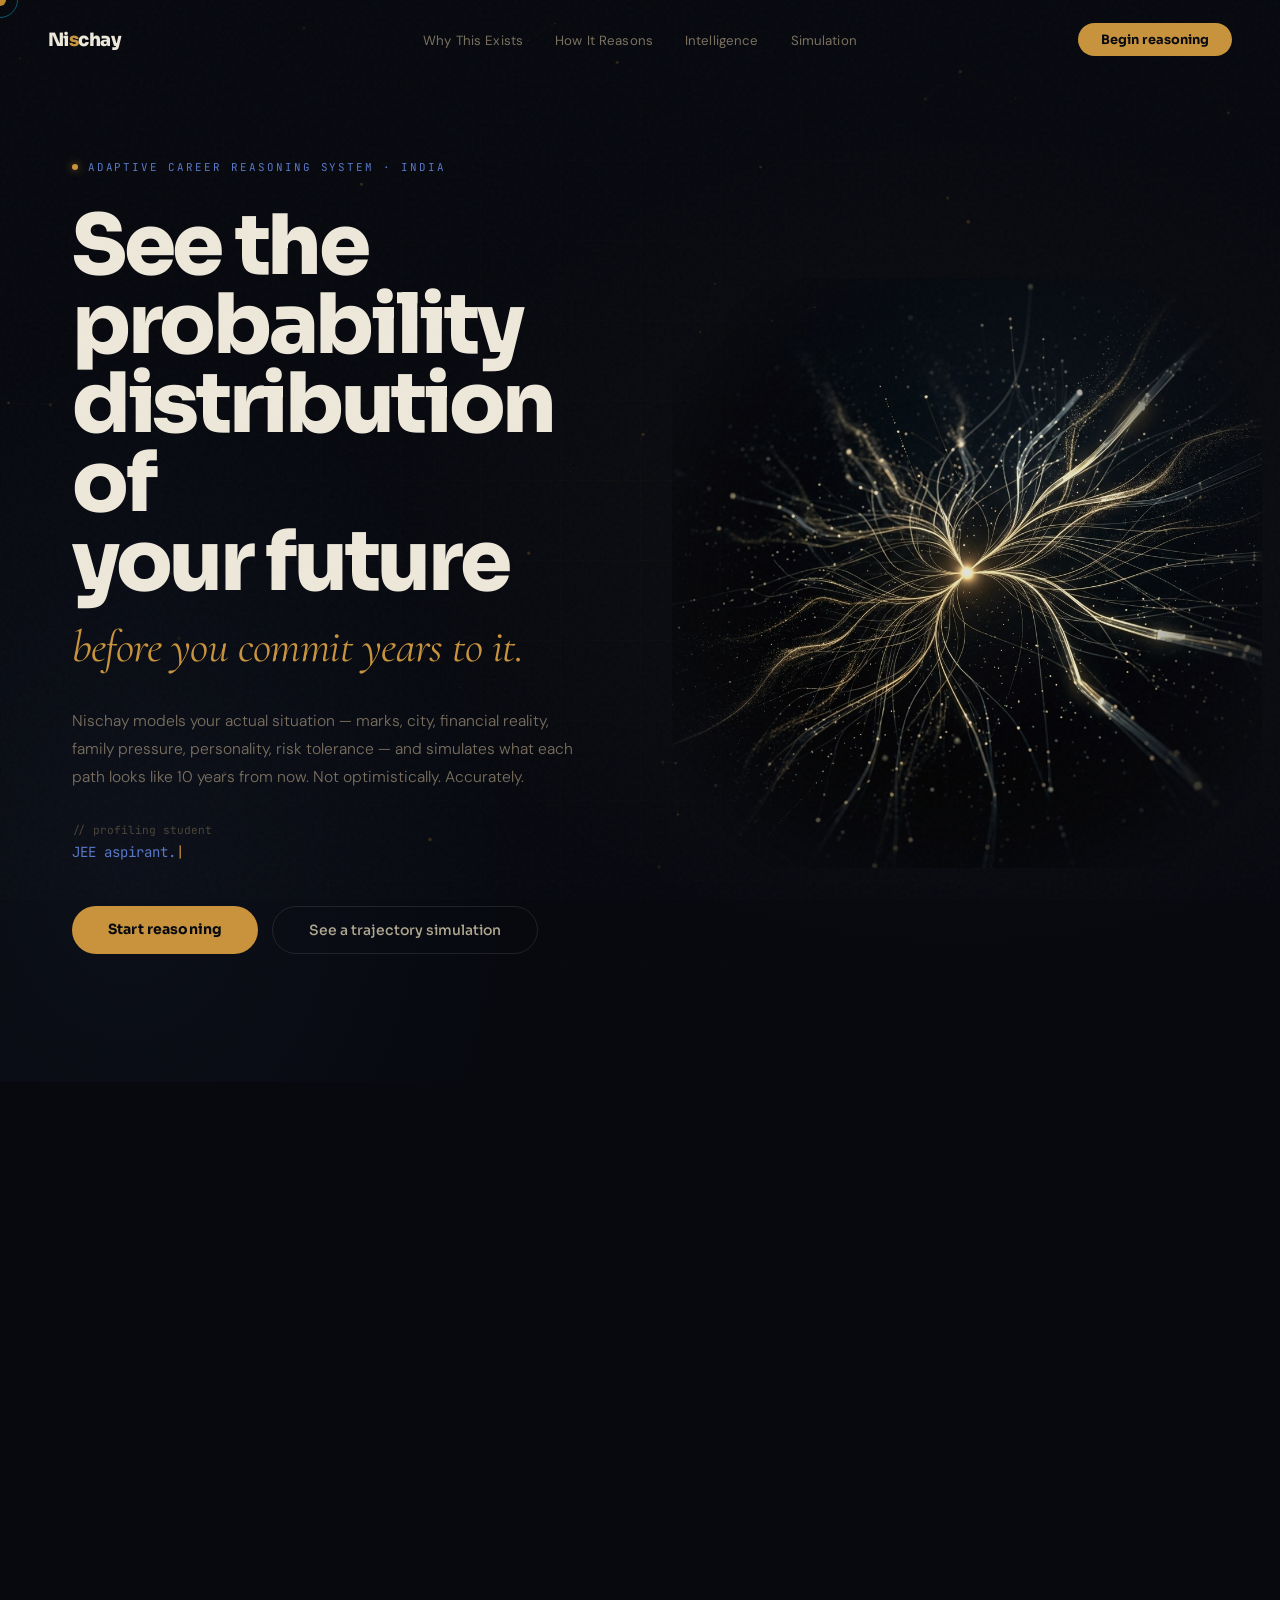
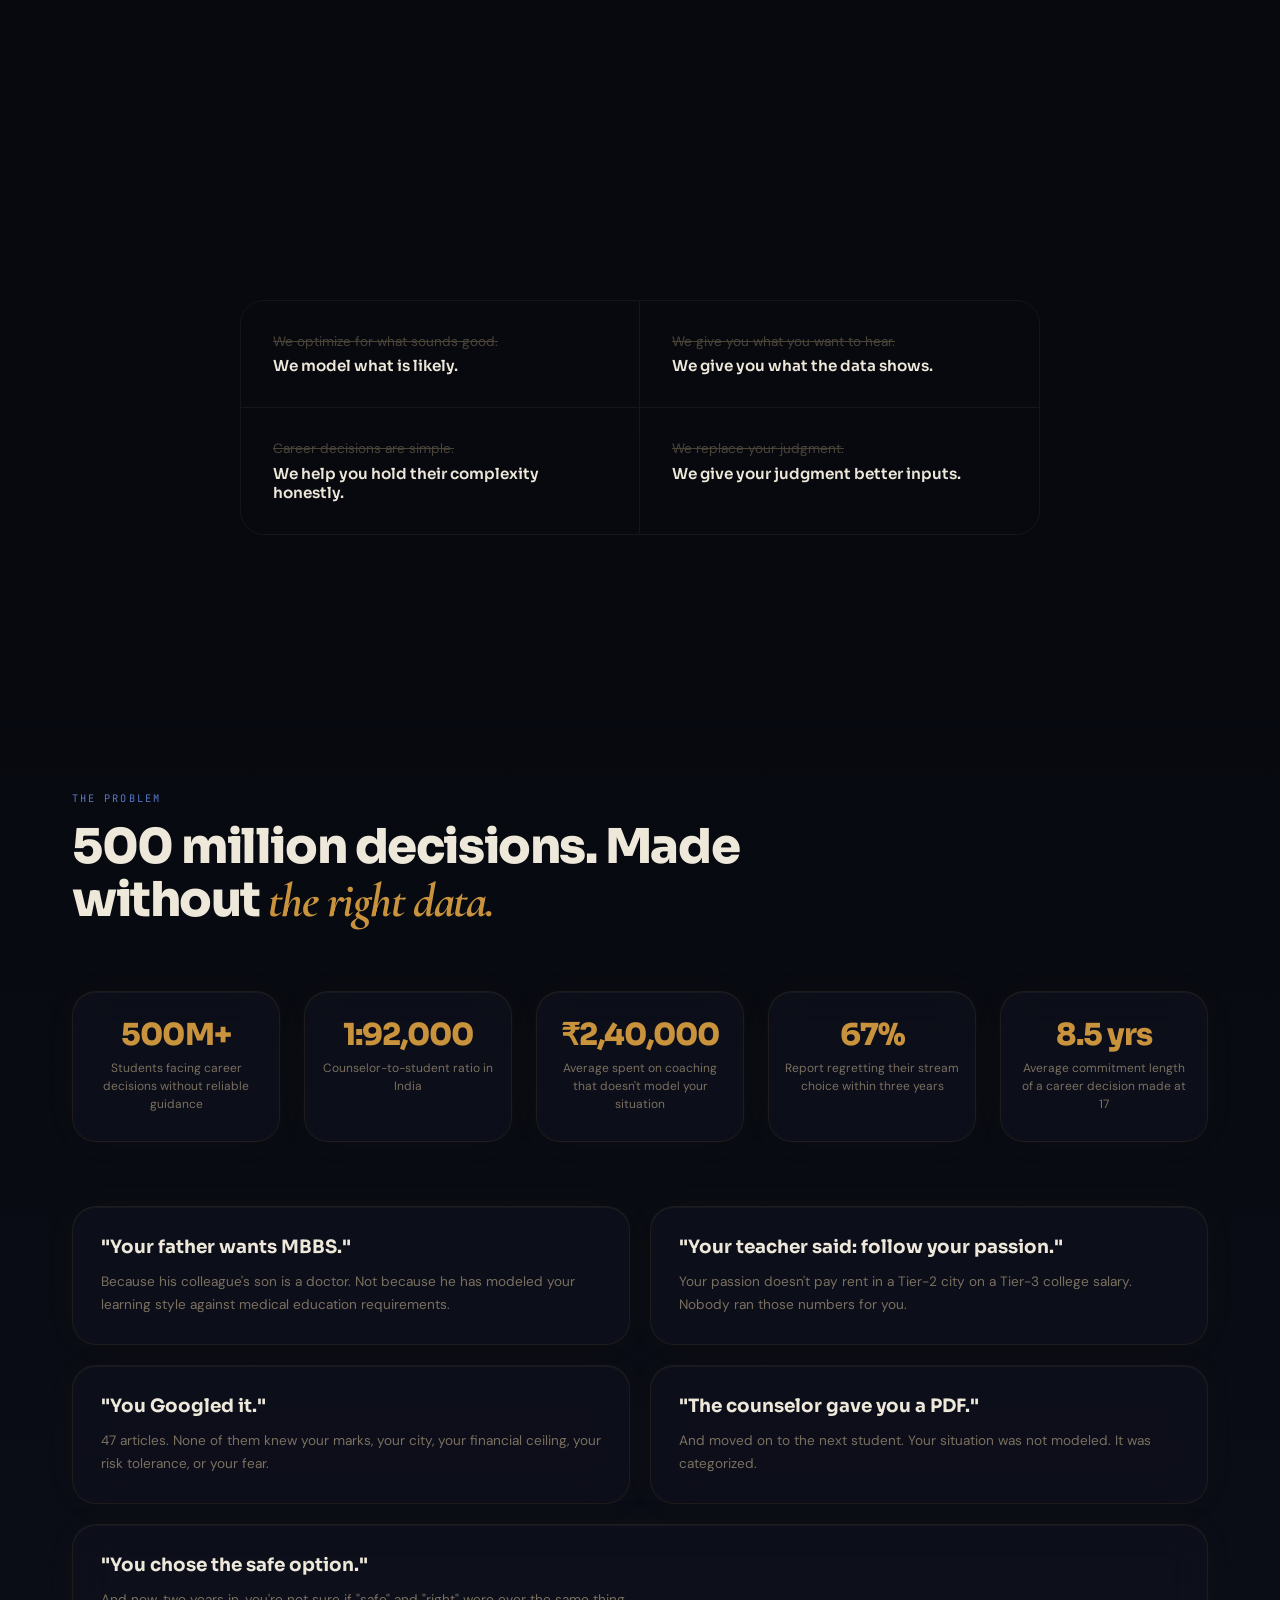
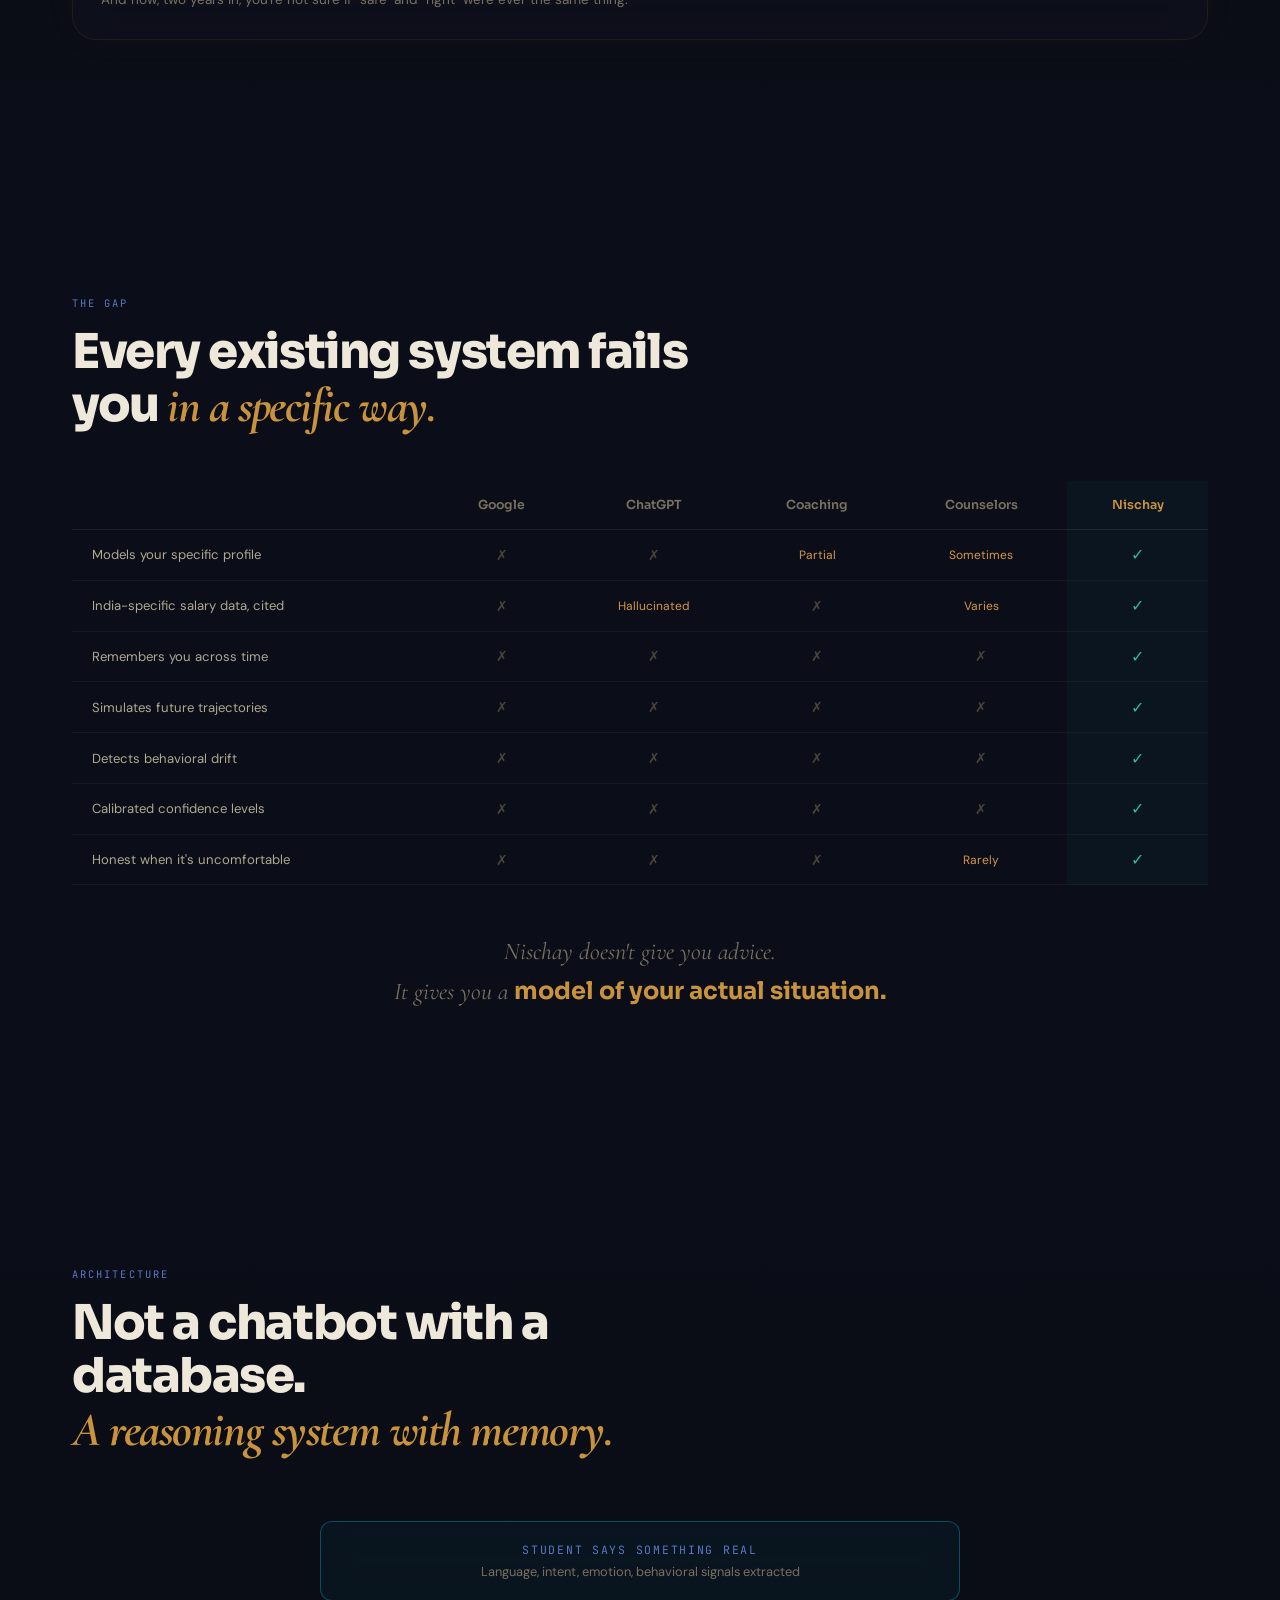
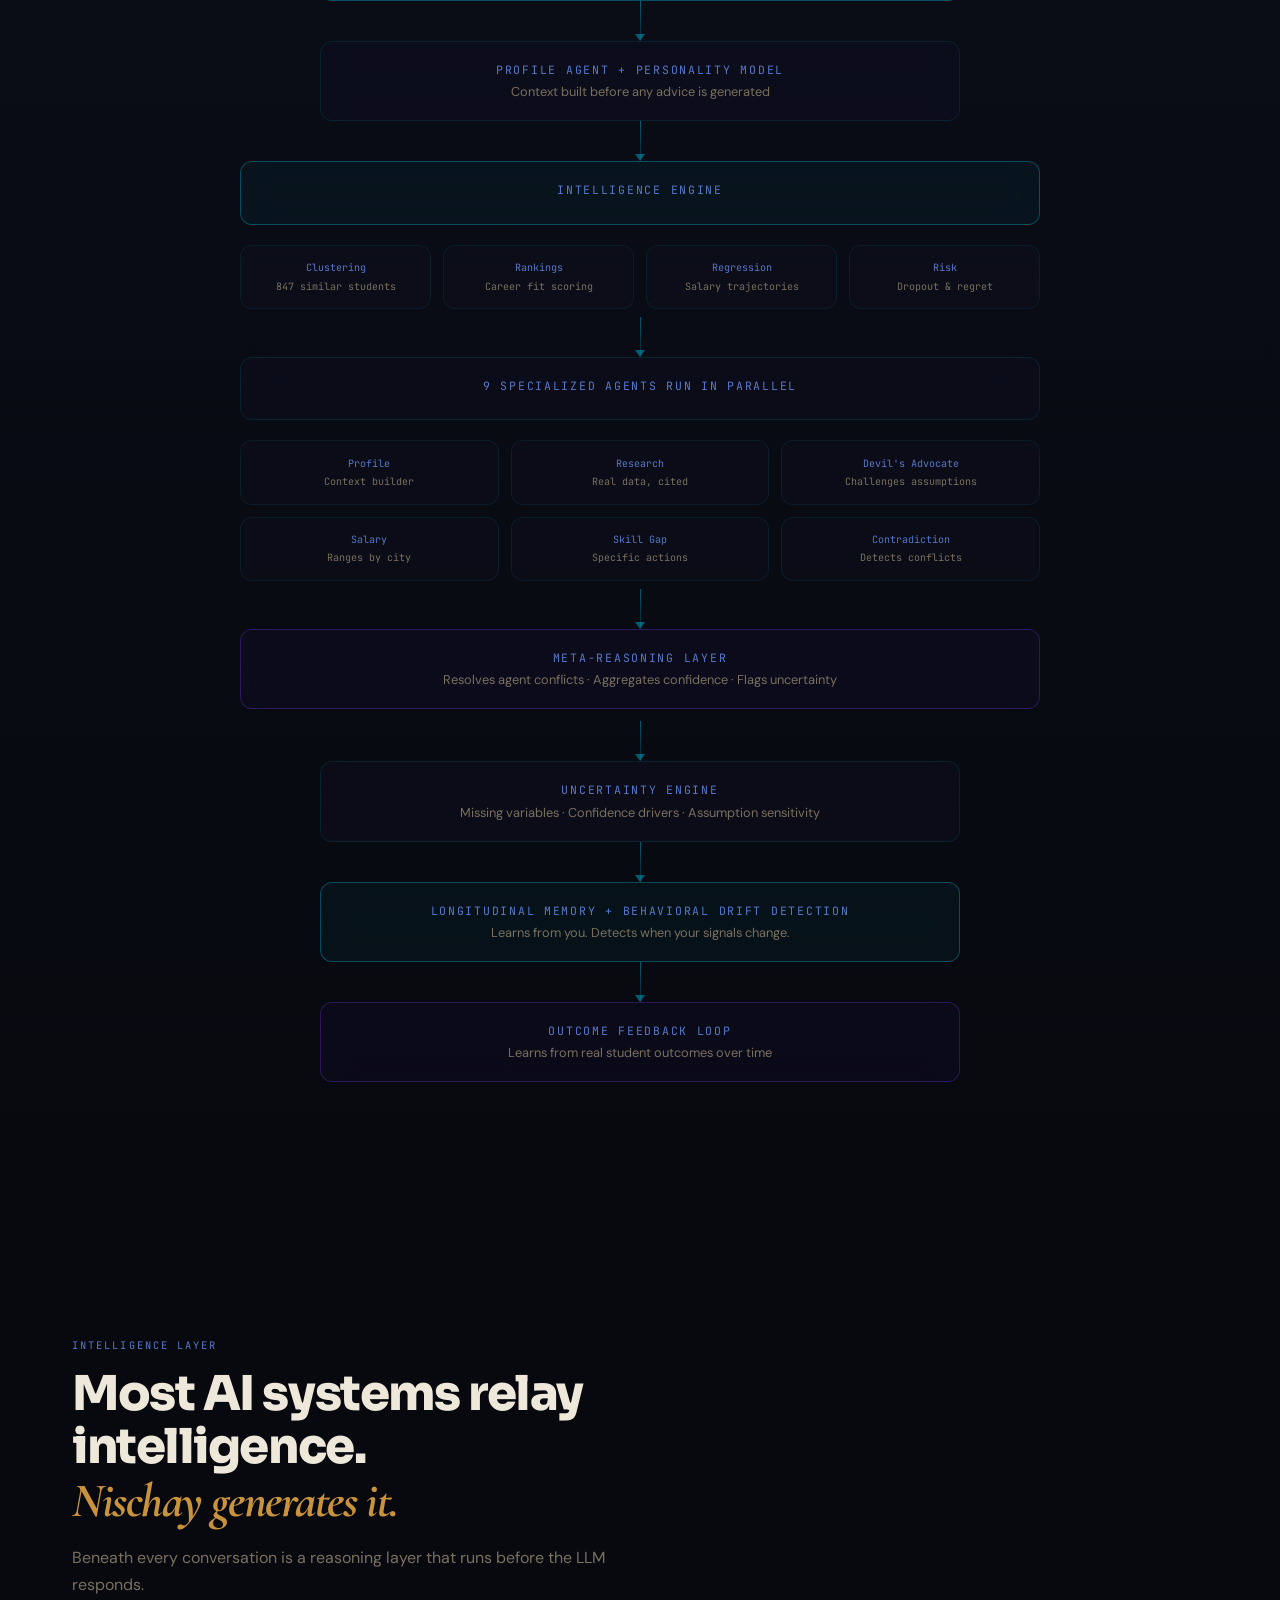
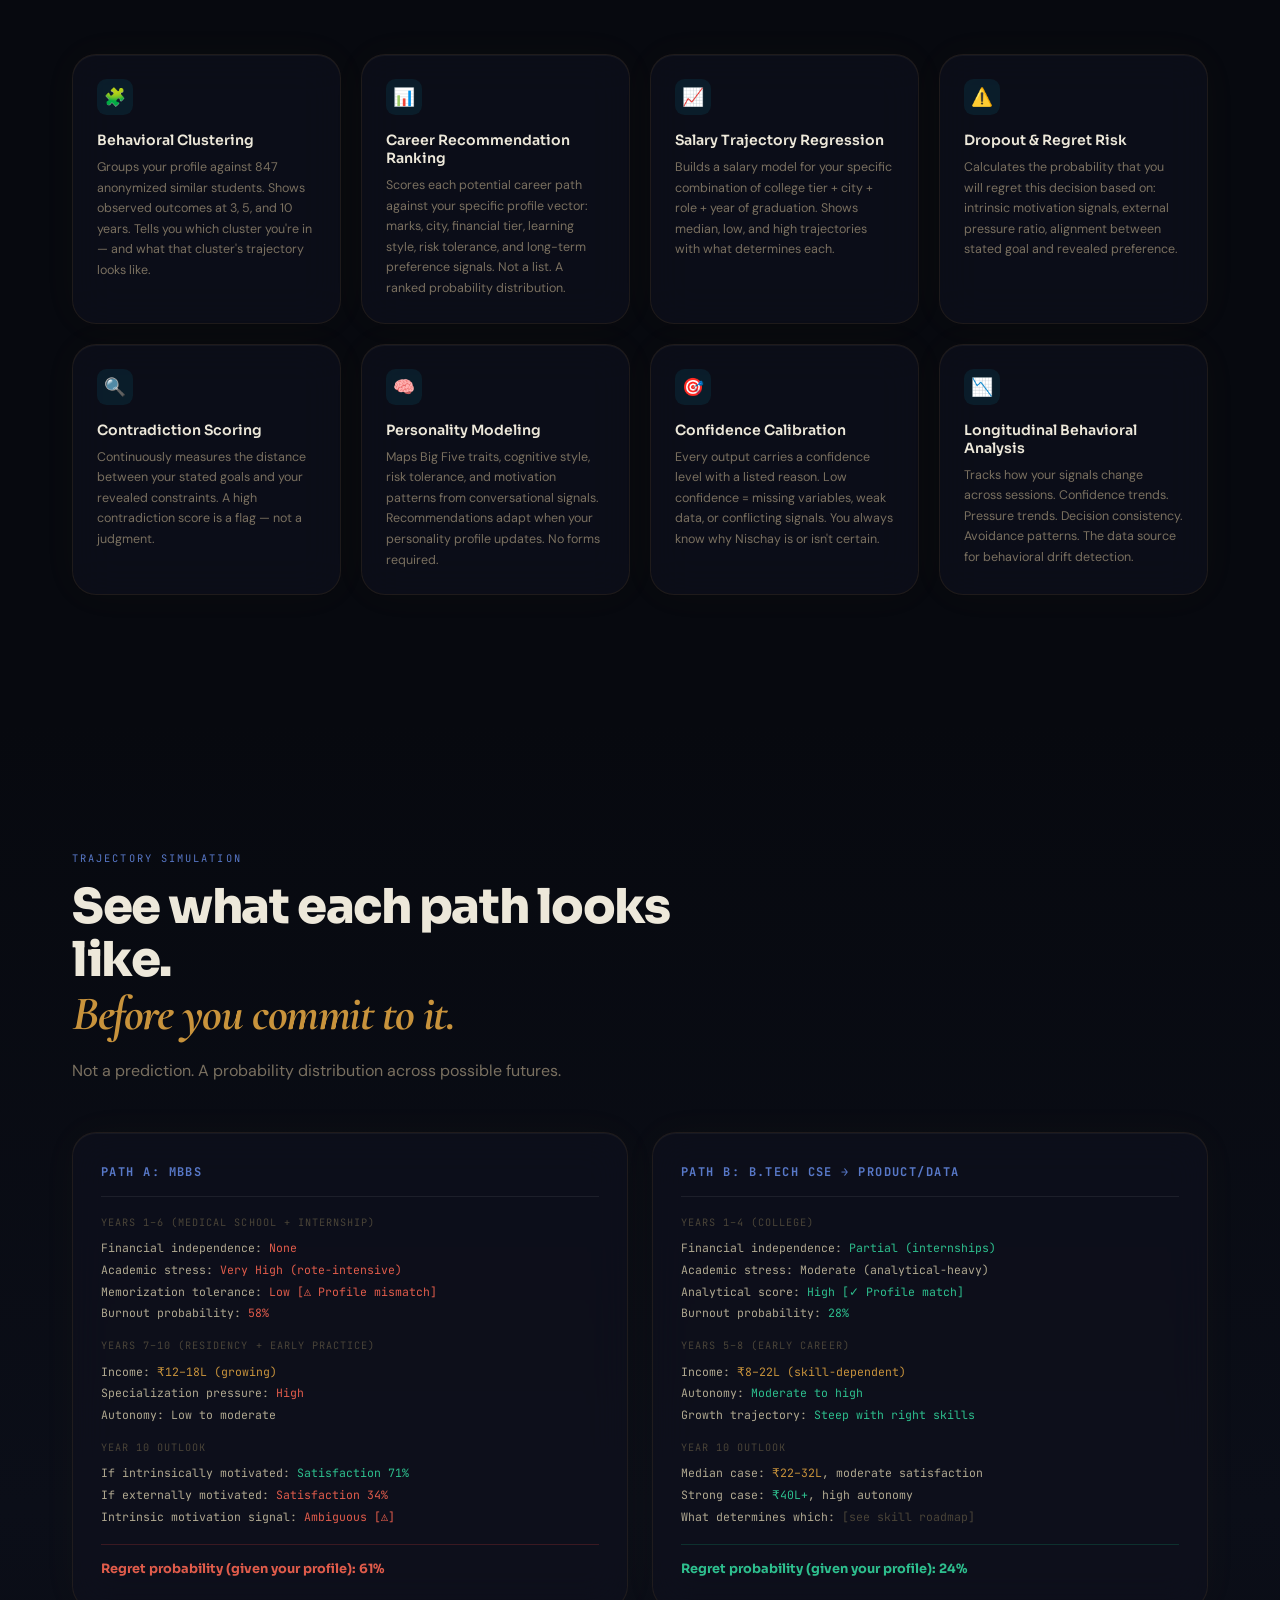
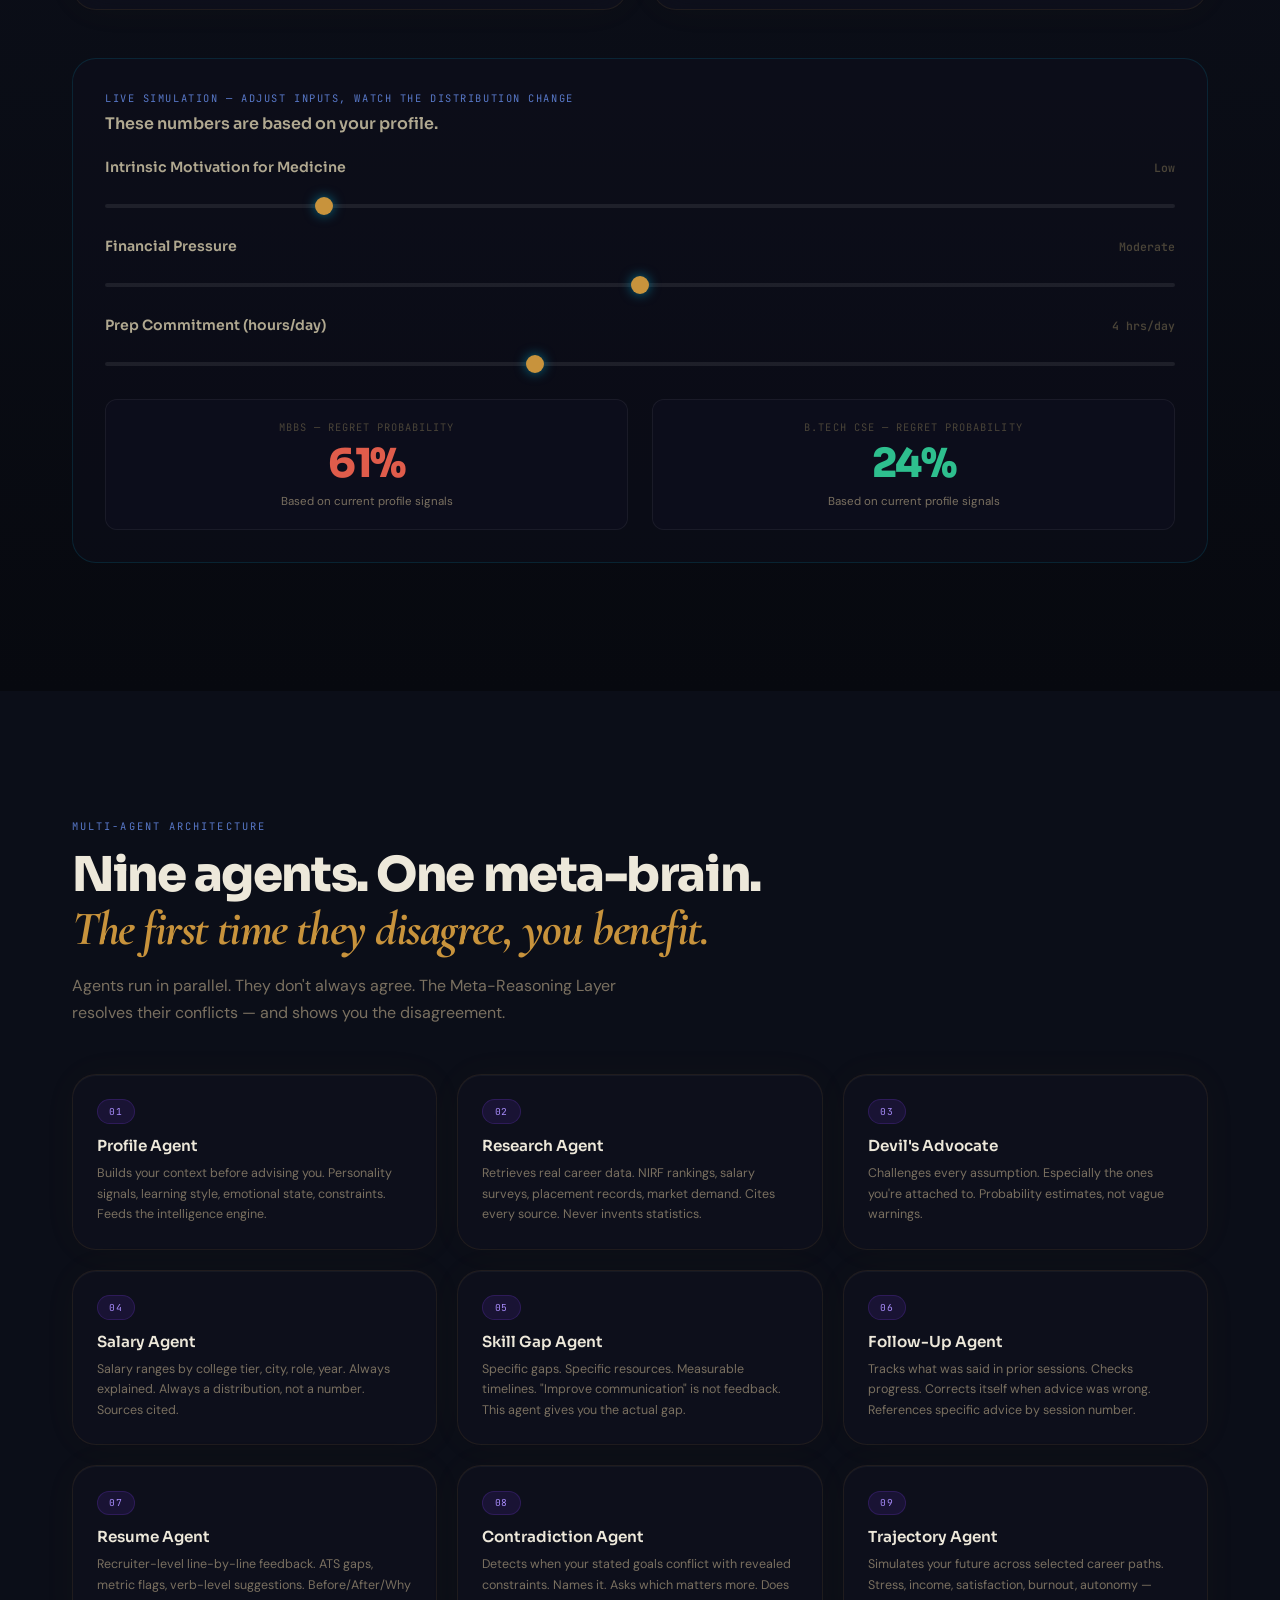
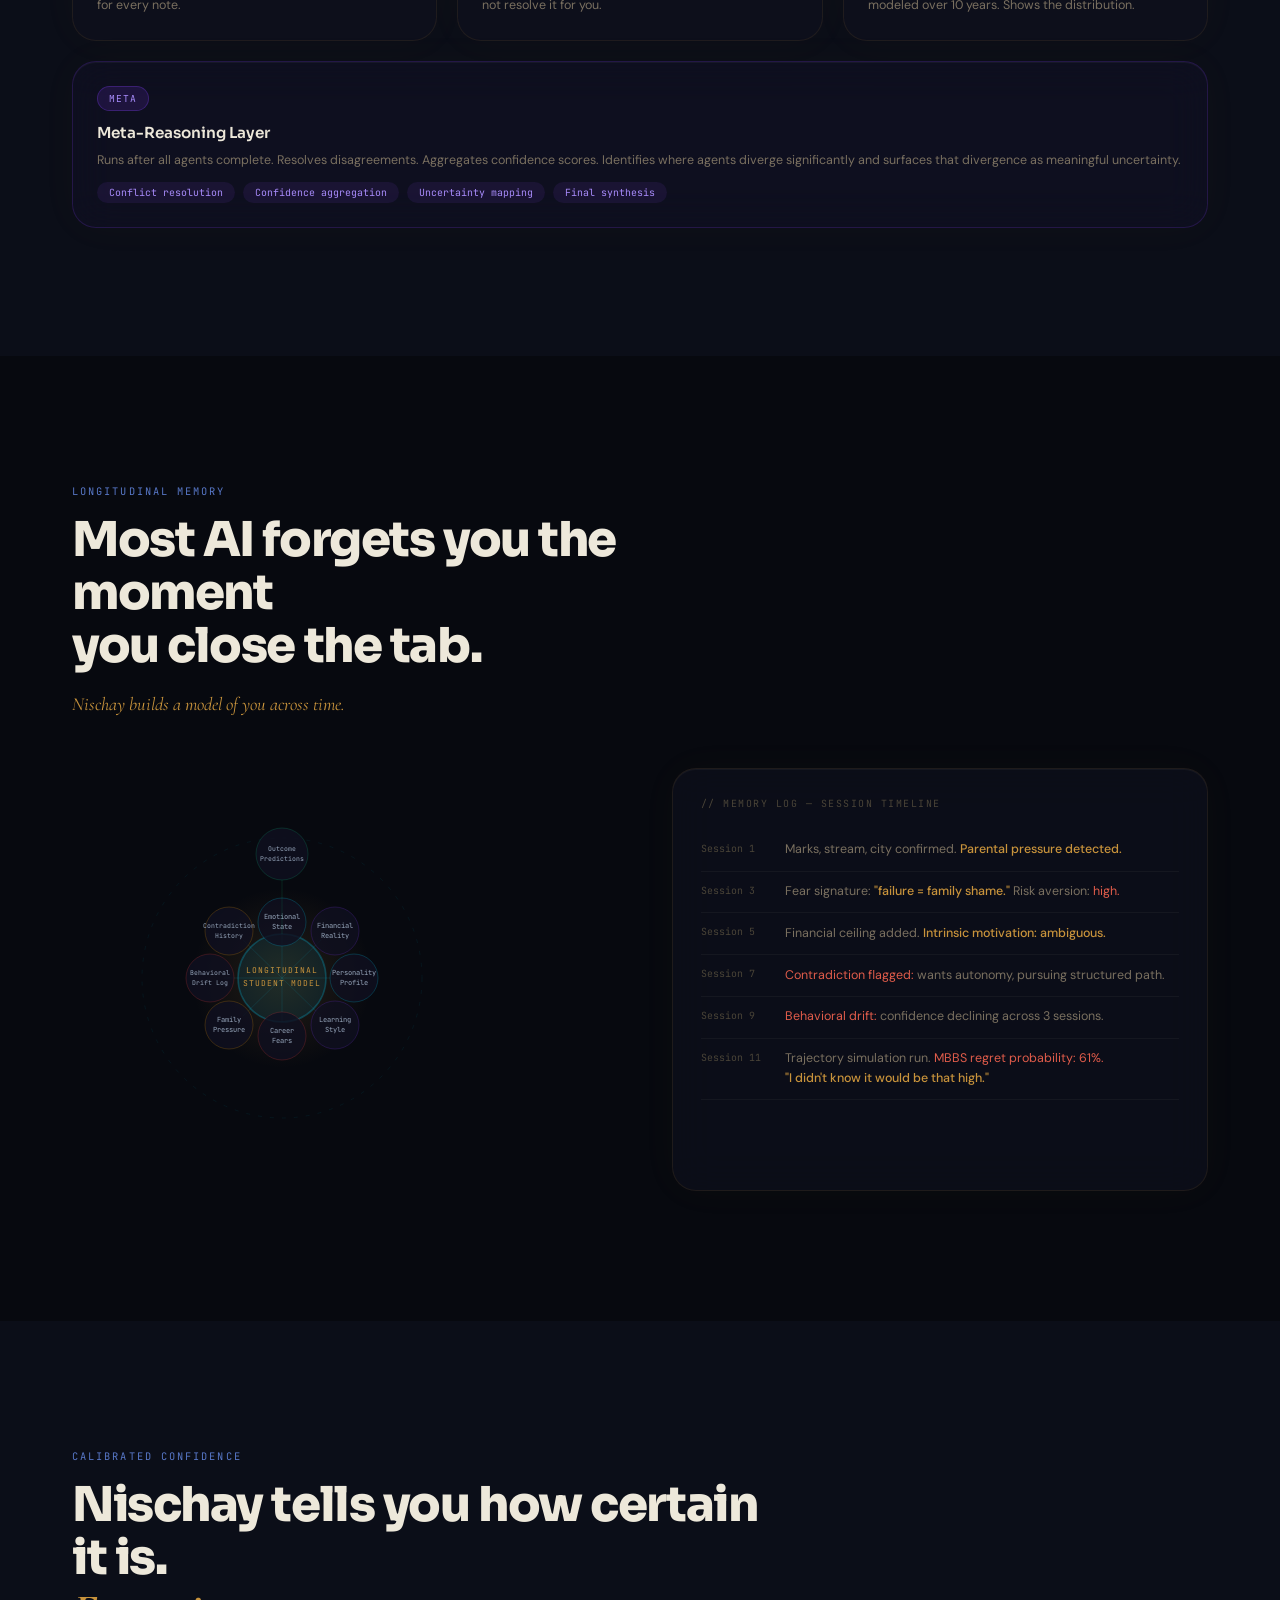
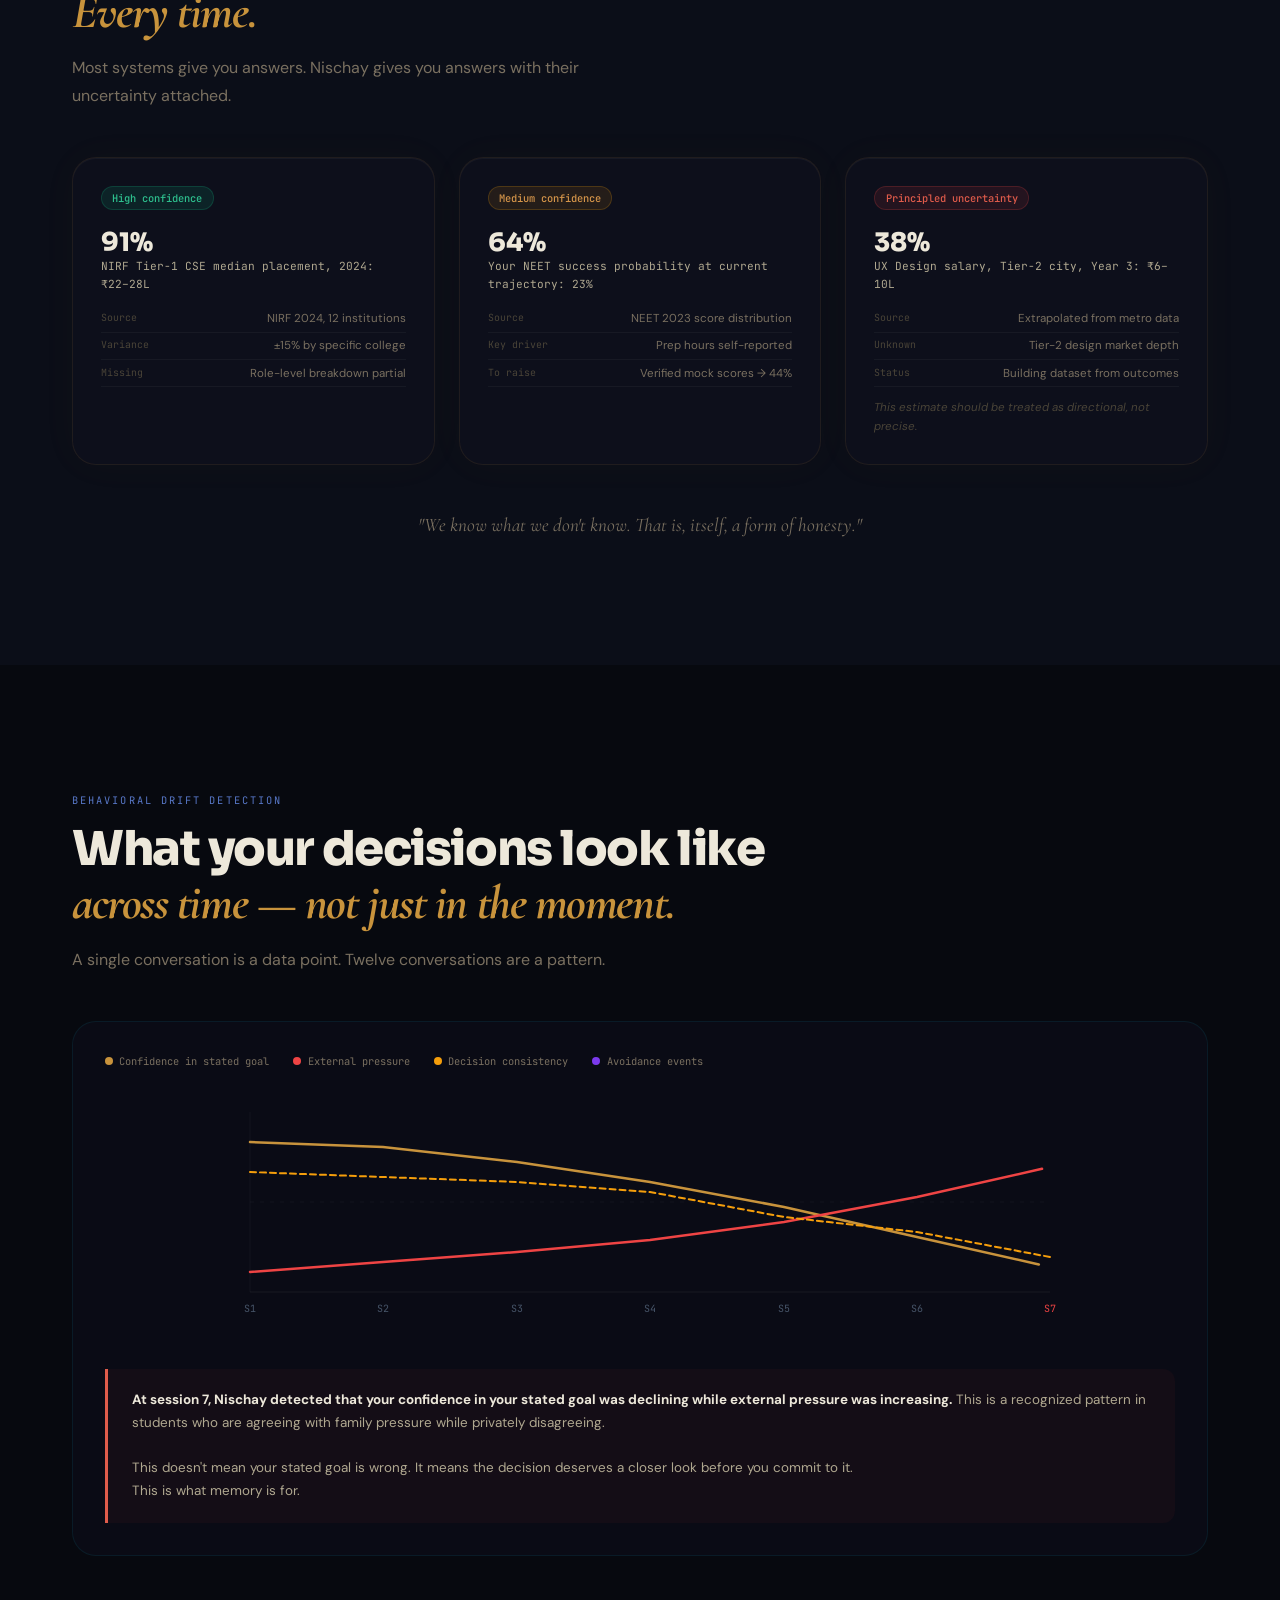
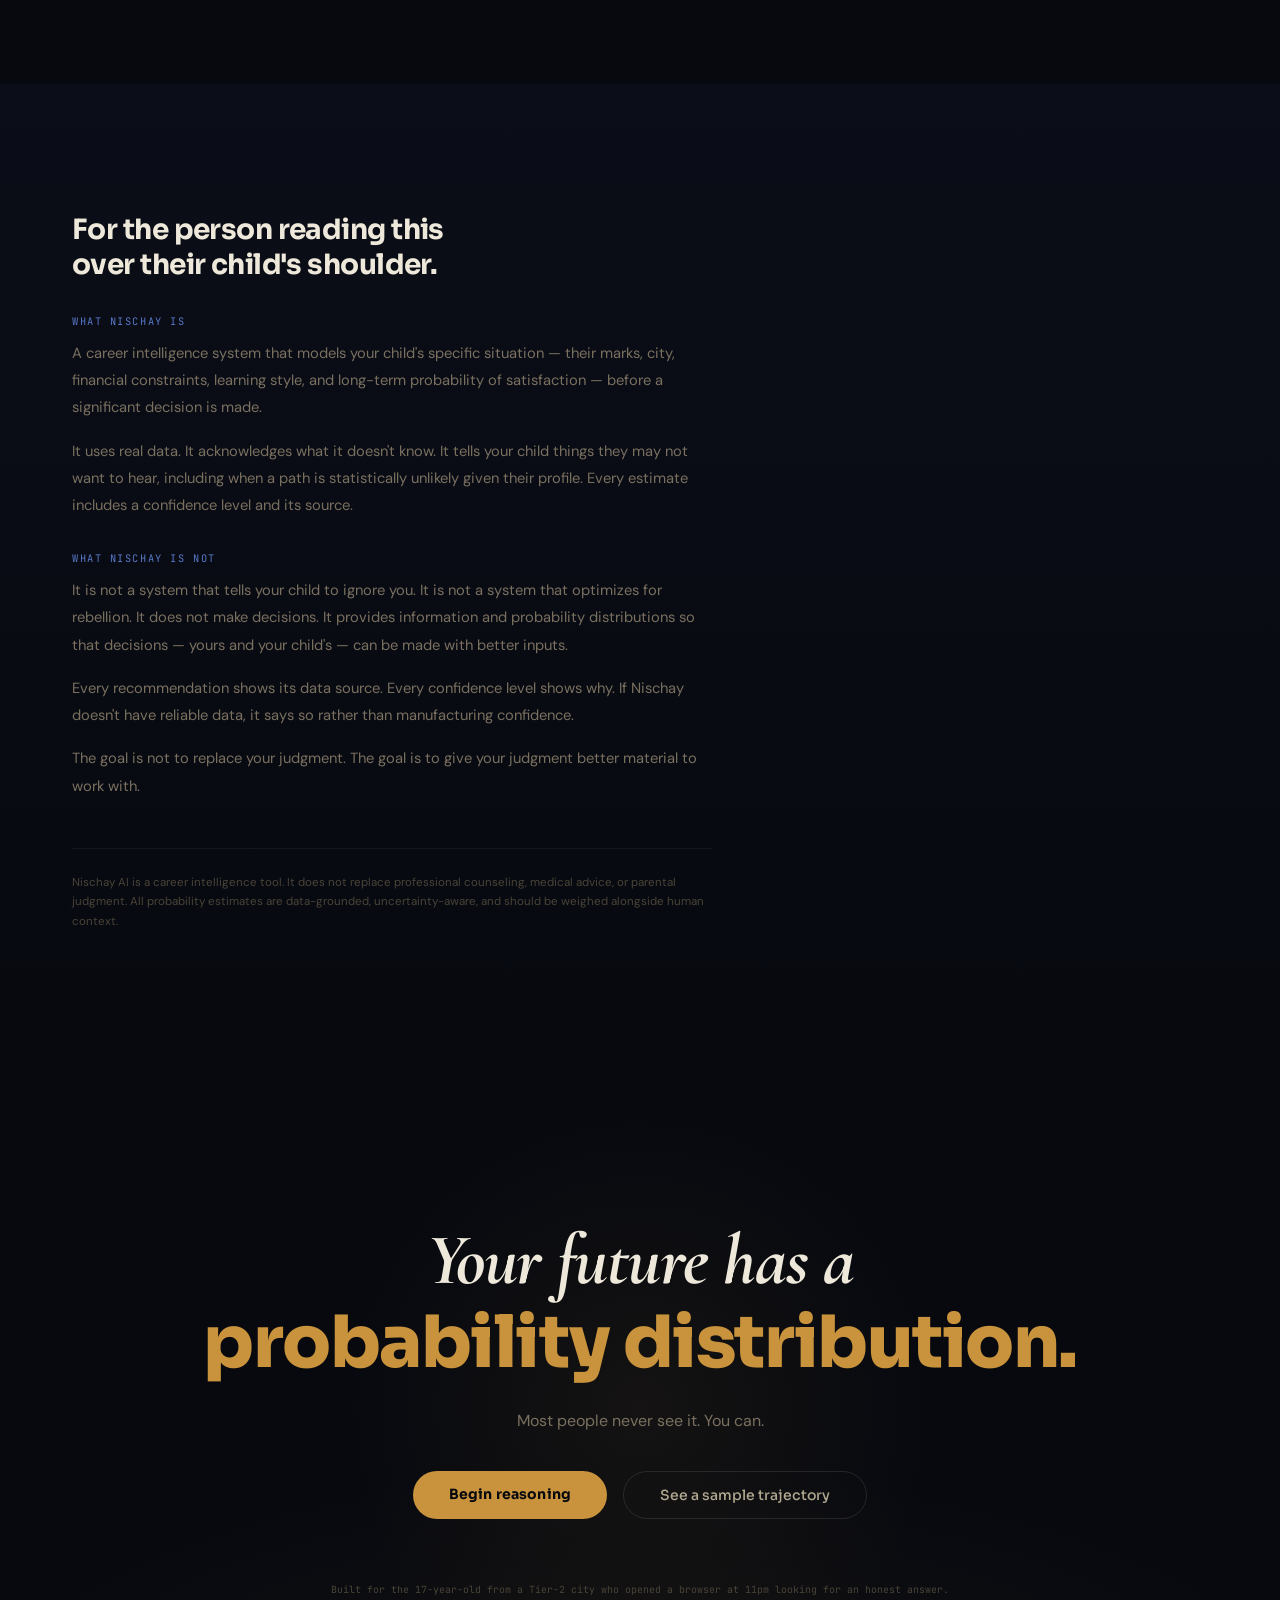
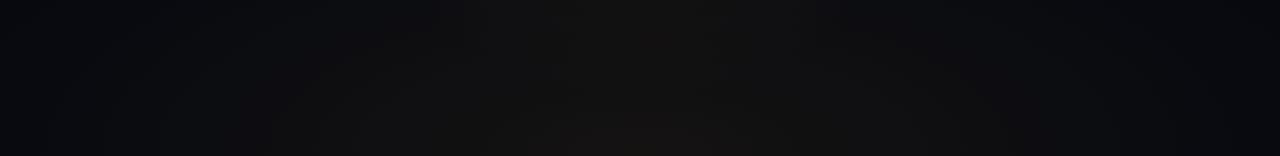
==== commit c35662f1: "design: complete UI/UX responsive overhaul and touchscreen mobile optimization across landing page a" ====
--- a/index.html
+++ b/index.html
@@ -176,6 +176,13 @@
   box-shadow: 0 0 28px rgba(200, 147, 60, 0.5);
   transform: scale(1.03);
 }
+.mobile-menu-btn {
+  display: none;
+}
+.mobile-cta-item {
+  display: none;
+}
+
 
 /* ── SECTION SHARED ── */
 section { position: relative; }
@@ -582,11 +589,18 @@
   padding: 8rem 0;
   background: var(--bg-panel);
 }
+.table-wrapper {
+  width: 100%;
+  overflow-x: auto;
+  -webkit-overflow-scrolling: touch;
+  margin-top: 3rem;
+}
 .comparison-table {
   width: 100%;
   border-collapse: collapse;
-  margin-top: 3rem;
+  margin-top: 0;
   font-size: 0.85rem;
+  min-width: 600px; /* Ensure columns have adequate space on mobile scroll */
 }
 .comparison-table th {
   font-family: var(--font-display);
@@ -1259,6 +1273,14 @@
   .hero-h1 { font-size: clamp(2.8rem, 8vw, 4.5rem); }
 }
 @media (max-width: 900px) {
+  /* Hide custom cursor on mobile touchscreens */
+  *, *::before, *::after {
+    cursor: auto !important;
+  }
+  #cursor, #cursor-ring {
+    display: none !important;
+  }
+
   .stats-grid { grid-template-columns: repeat(3,1fr); }
   .problem-cards { grid-template-columns: 1fr; }
   .trajectory-grid { grid-template-columns: 1fr; }
@@ -1269,6 +1291,61 @@
   .manifesto-statements { grid-template-columns: 1fr; }
   #navbar { padding: 0 1.5rem; }
   .nav-links { display: none; }
+  .nav-cta { display: none; }
+  .mobile-menu-btn {
+    display: block !important;
+    background: none;
+    border: none;
+    color: var(--text-primary);
+    font-size: 1.5rem;
+    cursor: pointer;
+    z-index: 1001;
+    transition: transform 0.2s ease;
+  }
+  .nav-links.open {
+    display: flex !important;
+    position: fixed;
+    inset: 0;
+    width: 100vw;
+    height: 100vh;
+    background: rgba(7, 9, 15, 0.98);
+    backdrop-filter: blur(24px);
+    -webkit-backdrop-filter: blur(24px);
+    flex-direction: column;
+    justify-content: center;
+    align-items: center;
+    gap: 2.5rem;
+    z-index: 1000;
+    margin: 0;
+    padding: 0;
+    left: 0;
+    top: 0;
+    transform: none;
+    animation: fadeInMenu 0.3s ease forwards;
+  }
+  @keyframes fadeInMenu {
+    from { opacity: 0; transform: translateY(-20px); }
+    to { opacity: 1; transform: translateY(0); }
+  }
+  .nav-links.open li a {
+    font-size: 1.5rem !important;
+    font-family: var(--font-display);
+    font-weight: 700;
+  }
+  .mobile-cta-item {
+    display: block !important;
+    margin-top: 1.5rem;
+  }
+  .mobile-cta-btn {
+    background: var(--accent-cyan);
+    color: var(--bg-void) !important;
+    padding: 0.85rem 2rem !important;
+    border-radius: 9999px;
+    font-family: var(--font-display);
+    font-weight: 700;
+    font-size: 1.1rem !important;
+    box-shadow: 0 0 20px rgba(200, 147, 60, 0.4);
+  }
   #hero { padding-top: 120px; }
 }
 @media (max-width: 600px) {
@@ -1299,14 +1376,17 @@
 <!-- ─── NAVBAR ─── -->
 <nav id="navbar">
   <div class="nav-logo">Ni<span>s</span>chay</div>
-  <ul class="nav-links">
+  <ul class="nav-links" id="nav-links">
     <li><a href="#manifesto">Why This Exists</a></li>
     <li><a href="#reasoning">How It Reasons</a></li>
     <li><a href="#intelligence">Intelligence</a></li>
     <li><a href="#trajectory">Simulation</a></li>
+    <li class="mobile-cta-item"><a href="/app" class="mobile-cta-btn">Begin reasoning</a></li>
   </ul>
   <a href="/app" class="nav-cta">Begin reasoning</a>
+  <button class="mobile-menu-btn" onclick="toggleMobileMenu()" aria-label="Toggle Navigation">☰</button>
 </nav>
+
 
 <!-- ─── HERO ─── -->
 <section id="hero">
@@ -1465,7 +1545,8 @@
       <h2 class="section-h2">Every existing system fails you <em>in a specific way.</em></h2>
     </div>
 
-    <table class="comparison-table reveal reveal-delay-2">
+    <div class="table-wrapper reveal reveal-delay-2">
+      <table class="comparison-table">
       <thead>
         <tr>
           <th></th>
@@ -1534,7 +1615,8 @@
           <td class="nischay-col"><span class="check">✓</span></td>
         </tr>
       </tbody>
-    </table>
+      </table>
+    </div>
 
     <div class="comparison-closer reveal reveal-delay-3">
       <p class="word-reveal">Nischay doesn't give you advice.<br>It gives you a <em>model of your actual situation.</em></p>
@@ -2440,6 +2522,31 @@
   }
   draw();
 })();
+
+// Mobile Menu Toggle Script
+function toggleMobileMenu() {
+  const links = document.getElementById('nav-links');
+  const btn = document.querySelector('.mobile-menu-btn');
+  links.classList.toggle('open');
+  if (links.classList.contains('open')) {
+    btn.textContent = '✕';
+    document.body.style.overflow = 'hidden';
+  } else {
+    btn.textContent = '☰';
+    document.body.style.overflow = '';
+  }
+}
+document.querySelectorAll('#nav-links a').forEach(a => {
+  a.addEventListener('click', () => {
+    const links = document.getElementById('nav-links');
+    const btn = document.querySelector('.mobile-menu-btn');
+    if (links.classList.contains('open')) {
+      links.classList.remove('open');
+      btn.textContent = '☰';
+      document.body.style.overflow = '';
+    }
+  });
+});
 </script>
 </body>
 </html>
